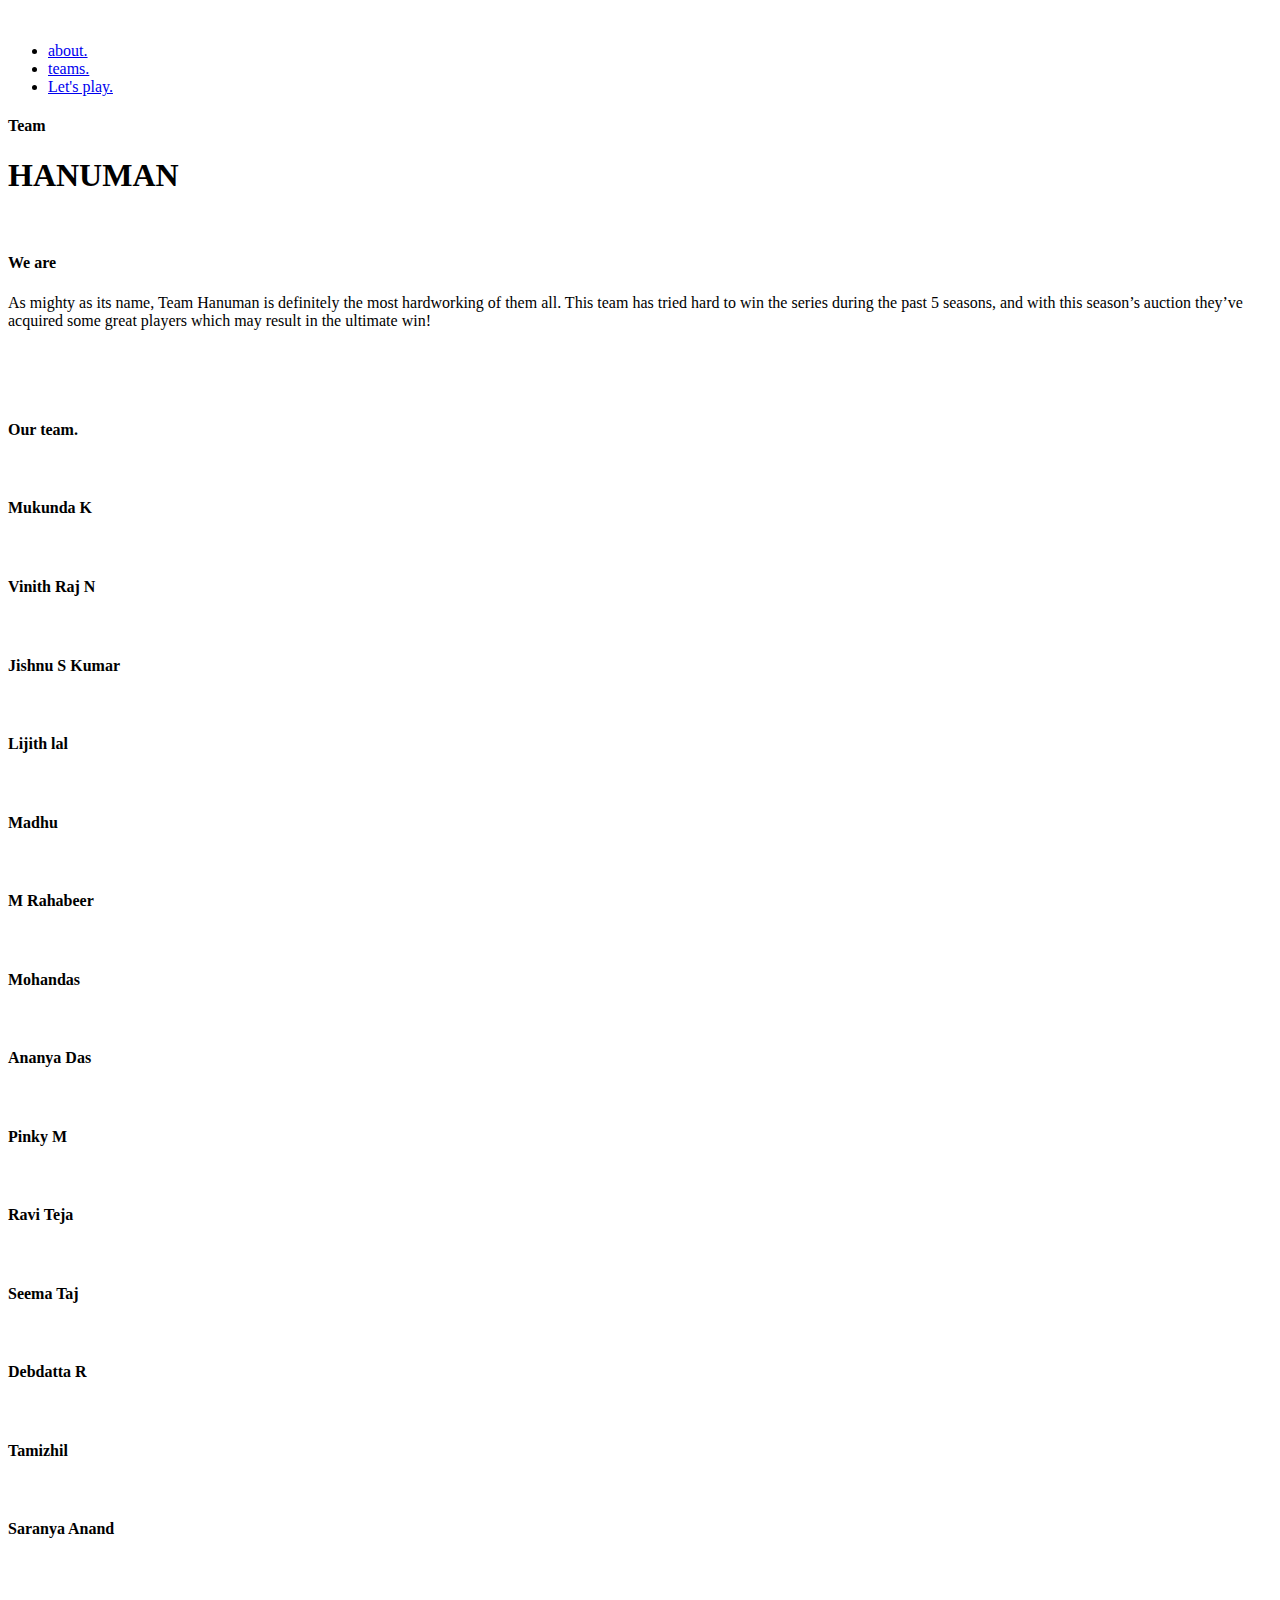
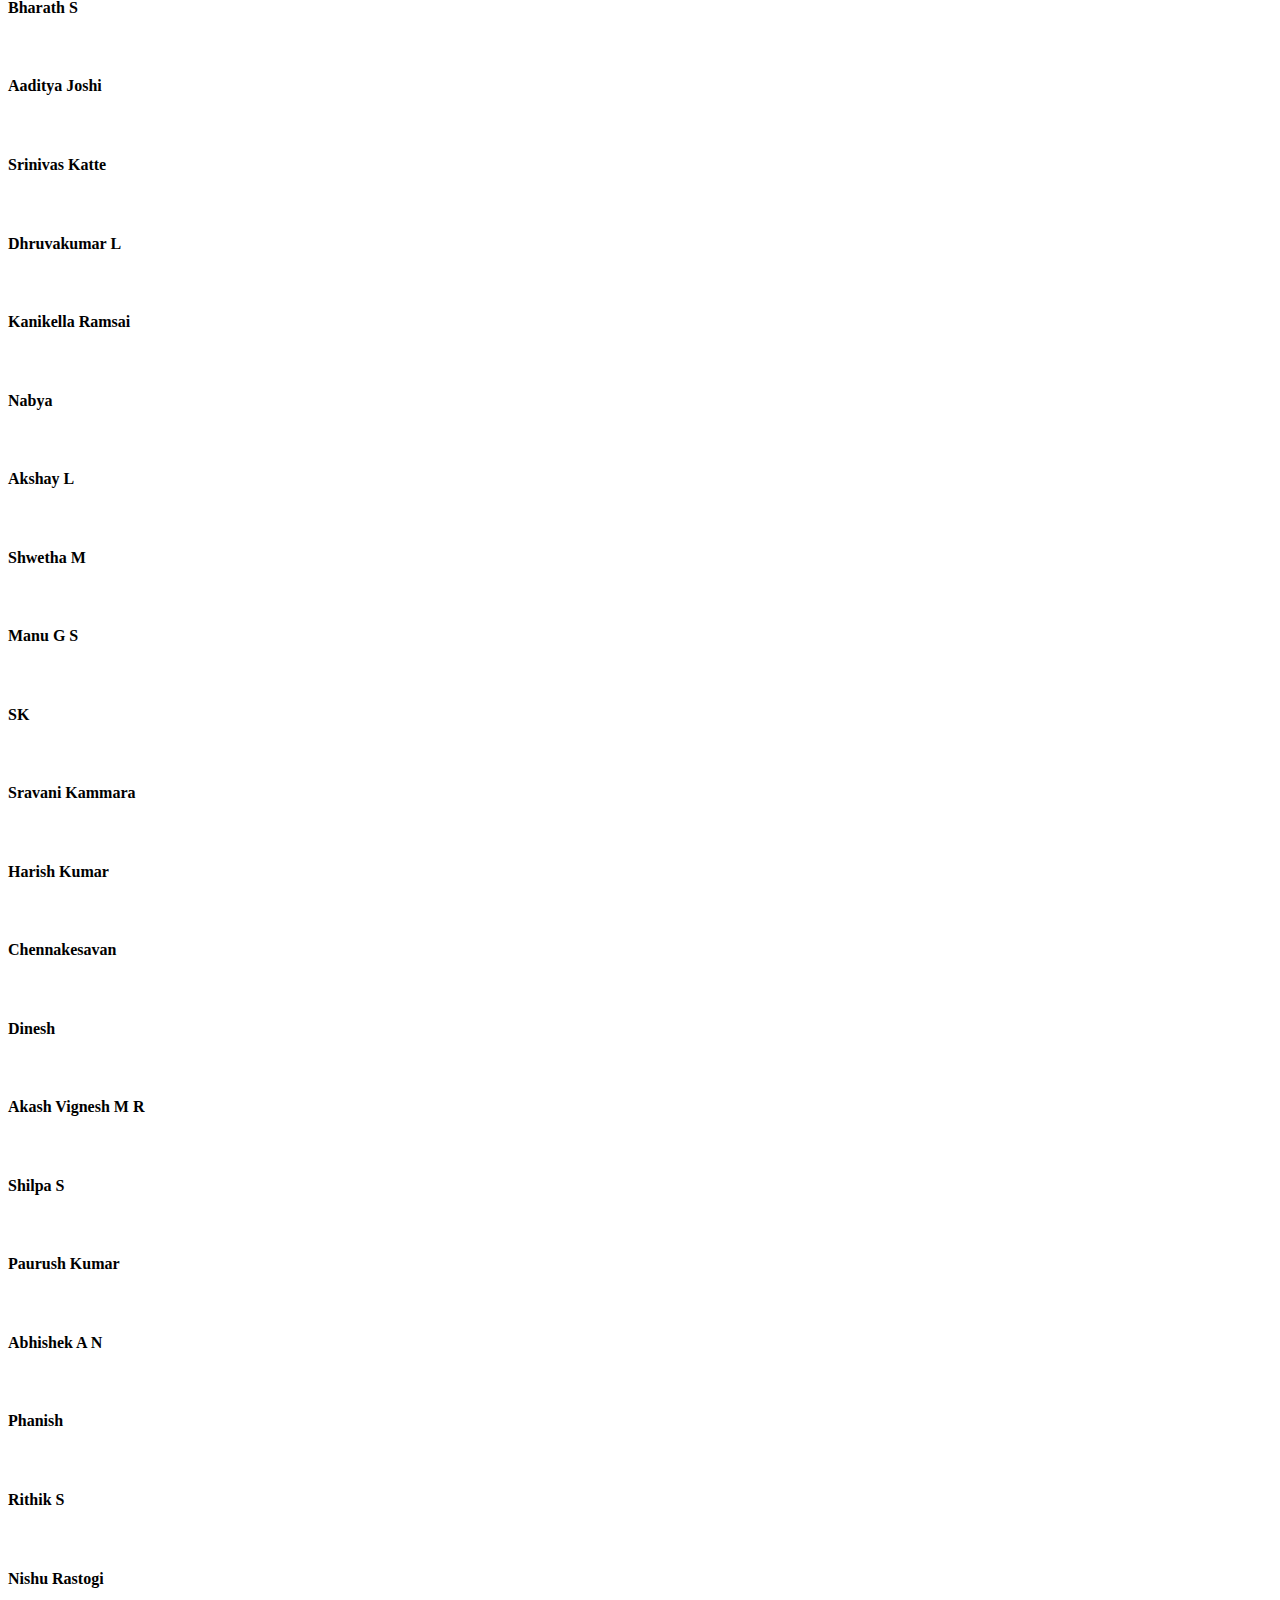
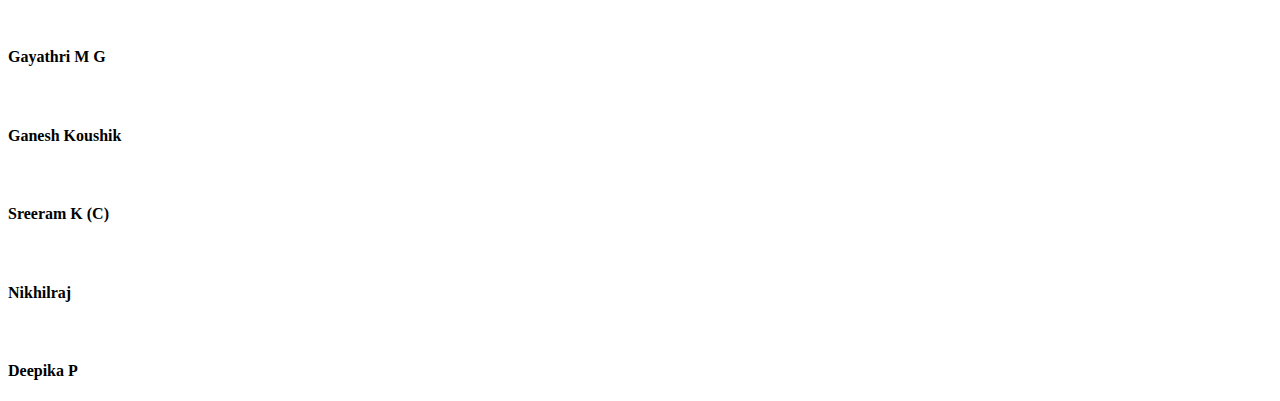
==== hanuman.html @ b7ed9498 "html pages" ====
<!doctype html>
<html>

<head>
    <meta charset="utf-8">
    <title>Gouse Mohammed - Product Designer</title>
    <meta name="viewport" content="width=device-width, initial-scale=1, user-scalable=no">
    <link href='css/master.css' rel='stylesheet' type='text/css'>
    <meta name="google-site-verification" content="4unSptgqWkcrmyNG5PwQPXeOkO0rsdtFJqESKeUxero" />
    <!-- Favicons-->
    <link rel="apple-touch-icon-precomposed" href="images/favicon-apple-touch.png">
    <link rel="icon" href="images/favicon.png" sizes="32x32">
    <meta name="theme-color" content="#222" />
</head>

<body>
    <header class="bs-docs-nav navbar navbar-static-top home-page" id="top">
        <div class="container-medium">
            <div class="navbar-header">
                <a href="index.html" class="navbar-brand">
                    <span class="icon wow fadeIn" data-wow-delay=".2s"><img style="width: 50px;" src="images/logo.png"
                            alt=""></span>
                </a>
            </div>
            <!-- <div class="menu-btn-holder">
                <span class="icon-bar one transition-fast"></span>
                <span class="icon-bar two transition-fast"></span>
                <span class="icon-bar three transition-fast"></span>
            </div> -->
            <nav>
                <ul class="nav navbar-nav navbar-right">
                    <!-- <li class="" data-wow-delay=".2s">
                        <a target="_blank" href="https://web.whatsapp.com/send?phone=+919846722681&text=Hello%2C+I+want+to+purchase%3A%0D%0A%0D%0A*Athletic+Shirt*%0A*Price:*%20$24.99%0A*URL:*%20https%3A%2F%2Fwalterpinem.me%2Fprojects%2Foneclick%2Fproduct%2Fathletic-shirt%2F%0D%0A%0D%0AThank+you%21"
                            class="">Buy.
                            <span class="menu-hover"></span>
                        </a>
                    </li> -->
                    <li class="wow fadeIn" data-wow-delay=".2s">
                        <a href="index.html#history-section" class="about-scroll">about.
                            <span class="menu-hover"></span>
                        </a>
                    </li>
                    <li class="wow fadeIn" data-wow-delay=".4s">
                        <a href="index.html#teams" class="about-scroll">teams.
                            <span class="menu-hover"></span>
                        </a>

                    </li>
                    <li class="wow fadeIn" data-wow-delay=".4s">
                        <a href="index.html#play" class="about-scroll">Let's play.
                            <span class="menu-hover"></span>
                        </a>
                    </li>
                </ul>
            </nav>
        </div>
    </header>
    <section class="bg-purple inner-page-banner">
        <div class="container-medium">
            <div class="banner-holder wow slideInUp">
                <h4 class="green-text">Team</h4>
                <h1>HANUMAN</h1>
            </div>
            <div class="banner-img-holder wow slideInUp" data-wow-delay=".2s">
                <img src="images/hanuman.png" alt="">
            </div>
        </div>
    </section>

    <section class="bg-grey common-padding">
        <div class="container-medium">
            <div class="sub-section-holder margin-bottom-60">
                <div class="section-title wow slideInUp">
                    <h4>We are</h4>
                </div>
                <div class="content-holder wow slideInUp" data-wow-delay=".2s">
                    <p>As mighty as its name, Team Hanuman is definitely the most hardworking of them all. This team has
                        tried hard to win the series during the past 5 seasons, and with this season’s auction they’ve
                        acquired some great players which may result in the ultimate win!
                    </p>
                </div>
            </div>

            <div class="slider-holder margin-bottom-40 wow slideInUp">
                <div class="owl-carousel owl-theme">
                    <div class="item">
                        <img src="images/winner-2017.jpg" alt="">
                    </div>
                    <div class="item">
                        <img src="images/winner-2017.jpg" alt="">
                    </div>
                    <div class="item">
                        <img src="images/winner-2017.jpg" alt="">
                    </div>

                </div>
            </div>
        </div>
    </section>

    <section class="bg-grey-gredient games-section">
        <div class="container-medium">
            <div class="common-padding">
                <div class="sub-section-holder">
                    <div class="section-title wow fadeIn">
                        <h4>Our team.</h4>
                    </div>
                    <div class="play-games-holder">
                        <div class="row">
                            <div class="col-lg-3 col-md-3-col-sm-6 col-xs-6">
                                <div class="game-box margin-bottom-30 transition-fast wow fadeIn" data-wow-delay=".1s">
                                    <div class="image-holder  ">
                                        <img src="images/male-avatar.png" alt="">
                                    </div>
                                    <div class="content-holder">
                                        <h4>Mukunda K</h4>
                                    </div>
                                </div>
                            </div>
                            <div class="col-lg-3 col-md-3-col-sm-6 col-xs-6">
                                <div class="game-box margin-bottom-30 transition-fast wow fadeIn" data-wow-delay=".1s">
                                    <div class="image-holder  ">
                                        <img src="images/male-avatar.png" alt="">
                                    </div>
                                    <div class="content-holder">
                                        <h4>Vinith Raj N</h4>
                                    </div>
                                </div>
                            </div>
                            <div class="col-lg-3 col-md-3-col-sm-6 col-xs-6">
                                <div class="game-box margin-bottom-30 transition-fast wow fadeIn" data-wow-delay=".1s">
                                    <div class="image-holder  ">
                                        <img src="images/male-avatar.png" alt="">
                                    </div>
                                    <div class="content-holder">
                                        <h4>Jishnu S Kumar</h4>
                                    </div>
                                </div>
                            </div>
                            <div class="col-lg-3 col-md-3-col-sm-6 col-xs-6">
                                <div class="game-box margin-bottom-30 transition-fast wow fadeIn" data-wow-delay=".1s">
                                    <div class="image-holder  ">
                                        <img src="images/male-avatar.png" alt="">
                                    </div>
                                    <div class="content-holder">
                                        <h4>Lijith lal</h4>
                                    </div>
                                </div>
                            </div>
                            <div class="col-lg-3 col-md-3-col-sm-6 col-xs-6">
                                <div class="game-box margin-bottom-30 transition-fast wow fadeIn" data-wow-delay=".1s">
                                    <div class="image-holder  ">
                                        <img src="images/male-avatar.png" alt="">
                                    </div>
                                    <div class="content-holder">
                                        <h4>Madhu</h4>
                                    </div>
                                </div>
                            </div>
                            <div class="col-lg-3 col-md-3-col-sm-6 col-xs-6">
                                <div class="game-box margin-bottom-30 transition-fast wow fadeIn" data-wow-delay=".1s">
                                    <div class="image-holder  ">
                                        <img src="images/male-avatar.png" alt="">
                                    </div>
                                    <div class="content-holder">
                                        <h4>M Rahabeer</h4>
                                    </div>
                                </div>
                            </div>
                            <div class="col-lg-3 col-md-3-col-sm-6 col-xs-6">
                                <div class="game-box margin-bottom-30 transition-fast wow fadeIn" data-wow-delay=".1s">
                                    <div class="image-holder  ">
                                        <img src="images/male-avatar.png" alt="">
                                    </div>
                                    <div class="content-holder">
                                        <h4>Mohandas</h4>
                                    </div>
                                </div>
                            </div>
                            <div class="col-lg-3 col-md-3-col-sm-6 col-xs-6">
                                <div class="game-box margin-bottom-30 transition-fast wow fadeIn" data-wow-delay=".1s">
                                    <div class="image-holder  ">
                                        <img src="images/female-avatar.png" alt="">
                                    </div>
                                    <div class="content-holder">
                                        <h4>Ananya Das</h4>
                                    </div>
                                </div>
                            </div>
                            <div class="col-lg-3 col-md-3-col-sm-6 col-xs-6">
                                <div class="game-box margin-bottom-30 transition-fast wow fadeIn" data-wow-delay=".1s">
                                    <div class="image-holder  ">
                                        <img src="images/female-avatar.png" alt="">
                                    </div>
                                    <div class="content-holder">
                                        <h4>Pinky M</h4>
                                    </div>
                                </div>
                            </div>
                            <div class="col-lg-3 col-md-3-col-sm-6 col-xs-6">
                                <div class="game-box margin-bottom-30 transition-fast wow fadeIn" data-wow-delay=".1s">
                                    <div class="image-holder  ">
                                        <img src="images/male-avatar.png" alt="">
                                    </div>
                                    <div class="content-holder">
                                        <h4>Ravi Teja</h4>
                                    </div>
                                </div>
                            </div>
                            <div class="col-lg-3 col-md-3-col-sm-6 col-xs-6">
                                <div class="game-box margin-bottom-30 transition-fast wow fadeIn" data-wow-delay=".1s">
                                    <div class="image-holder  ">
                                        <img src="images/female-avatar.png" alt="">
                                    </div>
                                    <div class="content-holder">
                                        <h4>Seema Taj</h4>
                                    </div>
                                </div>
                            </div>
                            <div class="col-lg-3 col-md-3-col-sm-6 col-xs-6">
                                <div class="game-box margin-bottom-30 transition-fast wow fadeIn" data-wow-delay=".1s">
                                    <div class="image-holder  ">
                                        <img src="images/female-avatar.png" alt="">
                                    </div>
                                    <div class="content-holder">
                                        <h4>Debdatta R</h4>
                                    </div>
                                </div>
                            </div>
                            <div class="col-lg-3 col-md-3-col-sm-6 col-xs-6">
                                <div class="game-box margin-bottom-30 transition-fast wow fadeIn" data-wow-delay=".1s">
                                    <div class="image-holder  ">
                                        <img src="images/male-avatar.png" alt="">
                                    </div>
                                    <div class="content-holder">
                                        <h4>Tamizhil</h4>
                                    </div>
                                </div>
                            </div>
                            <div class="col-lg-3 col-md-3-col-sm-6 col-xs-6">
                                <div class="game-box margin-bottom-30 transition-fast wow fadeIn" data-wow-delay=".1s">
                                    <div class="image-holder  ">
                                        <img src="images/female-avatar.png" alt="">
                                    </div>
                                    <div class="content-holder">
                                        <h4>Saranya Anand</h4>
                                    </div>
                                </div>
                            </div>
                            <div class="col-lg-3 col-md-3-col-sm-6 col-xs-6">
                                <div class="game-box margin-bottom-30 transition-fast wow fadeIn" data-wow-delay=".1s">
                                    <div class="image-holder  ">
                                        <img src="images/male-avatar.png" alt="">
                                    </div>
                                    <div class="content-holder">
                                        <h4>Bharath S</h4>
                                    </div>
                                </div>
                            </div>
                            <div class="col-lg-3 col-md-3-col-sm-6 col-xs-6">
                                <div class="game-box margin-bottom-30 transition-fast wow fadeIn" data-wow-delay=".1s">
                                    <div class="image-holder  ">
                                        <img src="images/male-avatar.png" alt="">
                                    </div>
                                    <div class="content-holder">
                                        <h4>Aaditya Joshi</h4>
                                    </div>
                                </div>
                            </div>
                            <div class="col-lg-3 col-md-3-col-sm-6 col-xs-6">
                                <div class="game-box margin-bottom-30 transition-fast wow fadeIn" data-wow-delay=".1s">
                                    <div class="image-holder  ">
                                        <img src="images/male-avatar.png" alt="">
                                    </div>
                                    <div class="content-holder">
                                        <h4>Srinivas Katte</h4>
                                    </div>
                                </div>
                            </div>
                            <div class="col-lg-3 col-md-3-col-sm-6 col-xs-6">
                                <div class="game-box margin-bottom-30 transition-fast wow fadeIn" data-wow-delay=".1s">
                                    <div class="image-holder  ">
                                        <img src="images/male-avatar.png" alt="">
                                    </div>
                                    <div class="content-holder">
                                        <h4>Dhruvakumar L</h4>
                                    </div>
                                </div>
                            </div>
                            <div class="col-lg-3 col-md-3-col-sm-6 col-xs-6">
                                <div class="game-box margin-bottom-30 transition-fast wow fadeIn" data-wow-delay=".1s">
                                    <div class="image-holder  ">
                                        <img src="images/male-avatar.png" alt="">
                                    </div>
                                    <div class="content-holder">
                                        <h4>Kanikella Ramsai</h4>
                                    </div>
                                </div>
                            </div>
                            <div class="col-lg-3 col-md-3-col-sm-6 col-xs-6">
                                <div class="game-box margin-bottom-30 transition-fast wow fadeIn" data-wow-delay=".1s">
                                    <div class="image-holder  ">
                                        <img src="images/female-avatar.png" alt="">
                                    </div>
                                    <div class="content-holder">
                                        <h4>Nabya</h4>
                                    </div>
                                </div>
                            </div>
                            <div class="col-lg-3 col-md-3-col-sm-6 col-xs-6">
                                <div class="game-box margin-bottom-30 transition-fast wow fadeIn" data-wow-delay=".1s">
                                    <div class="image-holder  ">
                                        <img src="images/male-avatar.png" alt="">
                                    </div>
                                    <div class="content-holder">
                                        <h4>Akshay L</h4>
                                    </div>
                                </div>
                            </div>
                            <div class="col-lg-3 col-md-3-col-sm-6 col-xs-6">
                                <div class="game-box margin-bottom-30 transition-fast wow fadeIn" data-wow-delay=".1s">
                                    <div class="image-holder  ">
                                        <img src="images/female-avatar.png" alt="">
                                    </div>
                                    <div class="content-holder">
                                        <h4>Shwetha M</h4>
                                    </div>
                                </div>
                            </div>
                            <div class="col-lg-3 col-md-3-col-sm-6 col-xs-6">
                                <div class="game-box margin-bottom-30 transition-fast wow fadeIn" data-wow-delay=".1s">
                                    <div class="image-holder  ">
                                        <img src="images/male-avatar.png" alt="">
                                    </div>
                                    <div class="content-holder">
                                        <h4>Manu G S</h4>
                                    </div>
                                </div>
                            </div>
                            <div class="col-lg-3 col-md-3-col-sm-6 col-xs-6">
                                <div class="game-box margin-bottom-30 transition-fast wow fadeIn" data-wow-delay=".1s">
                                    <div class="image-holder  ">
                                        <img src="images/male-avatar.png" alt="">
                                    </div>
                                    <div class="content-holder">
                                        <h4>SK</h4>
                                    </div>
                                </div>
                            </div>
                            <div class="col-lg-3 col-md-3-col-sm-6 col-xs-6">
                                <div class="game-box margin-bottom-30 transition-fast wow fadeIn" data-wow-delay=".1s">
                                    <div class="image-holder  ">
                                        <img src="images/female-avatar.png" alt="">
                                    </div>
                                    <div class="content-holder">
                                        <h4>Sravani Kammara</h4>
                                    </div>
                                </div>
                            </div>
                            <div class="col-lg-3 col-md-3-col-sm-6 col-xs-6">
                                <div class="game-box margin-bottom-30 transition-fast wow fadeIn" data-wow-delay=".1s">
                                    <div class="image-holder  ">
                                        <img src="images/male-avatar.png" alt="">
                                    </div>
                                    <div class="content-holder">
                                        <h4>Harish Kumar</h4>
                                    </div>
                                </div>
                            </div>
                            <div class="col-lg-3 col-md-3-col-sm-6 col-xs-6">
                                <div class="game-box margin-bottom-30 transition-fast wow fadeIn" data-wow-delay=".1s">
                                    <div class="image-holder  ">
                                        <img src="images/male-avatar.png" alt="">
                                    </div>
                                    <div class="content-holder">
                                        <h4>Chennakesavan</h4>
                                    </div>
                                </div>
                            </div>
                            <div class="col-lg-3 col-md-3-col-sm-6 col-xs-6">
                                <div class="game-box margin-bottom-30 transition-fast wow fadeIn" data-wow-delay=".1s">
                                    <div class="image-holder  ">
                                        <img src="images/male-avatar.png" alt="">
                                    </div>
                                    <div class="content-holder">
                                        <h4>Dinesh</h4>
                                    </div>
                                </div>
                            </div>
                            <div class="col-lg-3 col-md-3-col-sm-6 col-xs-6">
                                <div class="game-box margin-bottom-30 transition-fast wow fadeIn" data-wow-delay=".1s">
                                    <div class="image-holder  ">
                                        <img src="images/male-avatar.png" alt="">
                                    </div>
                                    <div class="content-holder">
                                        <h4>Akash Vignesh M R</h4>
                                    </div>
                                </div>
                            </div>
                            <div class="col-lg-3 col-md-3-col-sm-6 col-xs-6">
                                <div class="game-box margin-bottom-30 transition-fast wow fadeIn" data-wow-delay=".1s">
                                    <div class="image-holder  ">
                                        <img src="images/female-avatar.png" alt="">
                                    </div>
                                    <div class="content-holder">
                                        <h4>Shilpa S</h4>
                                    </div>
                                </div>
                            </div>
                            <div class="col-lg-3 col-md-3-col-sm-6 col-xs-6">
                                <div class="game-box margin-bottom-30 transition-fast wow fadeIn" data-wow-delay=".1s">
                                    <div class="image-holder  ">
                                        <img src="images/male-avatar.png" alt="">
                                    </div>
                                    <div class="content-holder">
                                        <h4>Paurush Kumar</h4>
                                    </div>
                                </div>
                            </div>
                            <div class="col-lg-3 col-md-3-col-sm-6 col-xs-6">
                                <div class="game-box margin-bottom-30 transition-fast wow fadeIn" data-wow-delay=".1s">
                                    <div class="image-holder  ">
                                        <img src="images/male-avatar.png" alt="">
                                    </div>
                                    <div class="content-holder">
                                        <h4>Abhishek A N</h4>
                                    </div>
                                </div>
                            </div>
                            <div class="col-lg-3 col-md-3-col-sm-6 col-xs-6">
                                <div class="game-box margin-bottom-30 transition-fast wow fadeIn" data-wow-delay=".1s">
                                    <div class="image-holder  ">
                                        <img src="images/male-avatar.png" alt="">
                                    </div>
                                    <div class="content-holder">
                                        <h4>Phanish</h4>
                                    </div>
                                </div>
                            </div>
                            <div class="col-lg-3 col-md-3-col-sm-6 col-xs-6">
                                <div class="game-box margin-bottom-30 transition-fast wow fadeIn" data-wow-delay=".1s">
                                    <div class="image-holder  ">
                                        <img src="images/male-avatar.png" alt="">
                                    </div>
                                    <div class="content-holder">
                                        <h4>Rithik S</h4>
                                    </div>
                                </div>
                            </div>
                            <div class="col-lg-3 col-md-3-col-sm-6 col-xs-6">
                                <div class="game-box margin-bottom-30 transition-fast wow fadeIn" data-wow-delay=".1s">
                                    <div class="image-holder  ">
                                        <img src="images/female-avatar.png" alt="">
                                    </div>
                                    <div class="content-holder">
                                        <h4>Nishu Rastogi</h4>
                                    </div>
                                </div>
                            </div>
                            <div class="col-lg-3 col-md-3-col-sm-6 col-xs-6">
                                <div class="game-box margin-bottom-30 transition-fast wow fadeIn" data-wow-delay=".1s">
                                    <div class="image-holder  ">
                                        <img src="images/female-avatar.png" alt="">
                                    </div>
                                    <div class="content-holder">
                                        <h4>Gayathri M G</h4>
                                    </div>
                                </div>
                            </div>
                            <div class="col-lg-3 col-md-3-col-sm-6 col-xs-6">
                                <div class="game-box margin-bottom-30 transition-fast wow fadeIn" data-wow-delay=".1s">
                                    <div class="image-holder  ">
                                        <img src="images/male-avatar.png" alt="">
                                    </div>
                                    <div class="content-holder">
                                        <h4>Ganesh Koushik</h4>
                                    </div>
                                </div>
                            </div>
                            <div class="col-lg-3 col-md-3-col-sm-6 col-xs-6">
                                <div class="game-box margin-bottom-30 transition-fast wow fadeIn" data-wow-delay=".1s">
                                    <div class="image-holder  ">
                                        <img src="images/male-avatar.png" alt="">
                                    </div>
                                    <div class="content-holder">
                                        <h4>Sreeram K (C)</h4>
                                    </div>
                                </div>
                            </div>
                            <div class="col-lg-3 col-md-3-col-sm-6 col-xs-6">
                                <div class="game-box margin-bottom-30 transition-fast wow fadeIn" data-wow-delay=".1s">
                                    <div class="image-holder  ">
                                        <img src="images/male-avatar.png" alt="">
                                    </div>
                                    <div class="content-holder">
                                        <h4>Nikhilraj</h4>
                                    </div>
                                </div>
                            </div>
                            <div class="col-lg-3 col-md-3-col-sm-6 col-xs-6">
                                <div class="game-box margin-bottom-30 transition-fast wow fadeIn" data-wow-delay=".1s">
                                    <div class="image-holder  ">
                                        <img src="images/female-avatar.png" alt="">
                                    </div>
                                    <div class="content-holder">
                                        <h4>Deepika P</h4>
                                    </div>
                                </div>
                            </div>
                        </div>
                    </div>
                </div>
            </div>
        </div>
    </section>











    <script src="https://ajax.googleapis.com/ajax/libs/jquery/1.11.3/jquery.min.js"></script>
    <script src="plugin/bootstrap/javascripts/bootstrap.min.js"></script>
    <script src="plugin/animate/js/wow.min.js"></script>
    <script src="plugin/owl-carosel/js/owl.carousel.js"></script>
    <script>
        $('.owl-carousel').owlCarousel({
            loop: true,
            margin: 0,
            nav: true,
            responsive: {
                0: {
                    items: 1
                },
                600: {
                    items: 1
                },
                1000: {
                    items: 1
                }
            }
        })
    </script>
    <script>
        $(window).load(function () {
            var viewportWidth = $(window).width();
            if (viewportWidth > 767) {
                new WOW().init();
            }
        });
    </script>

</body>

</html>

</html>
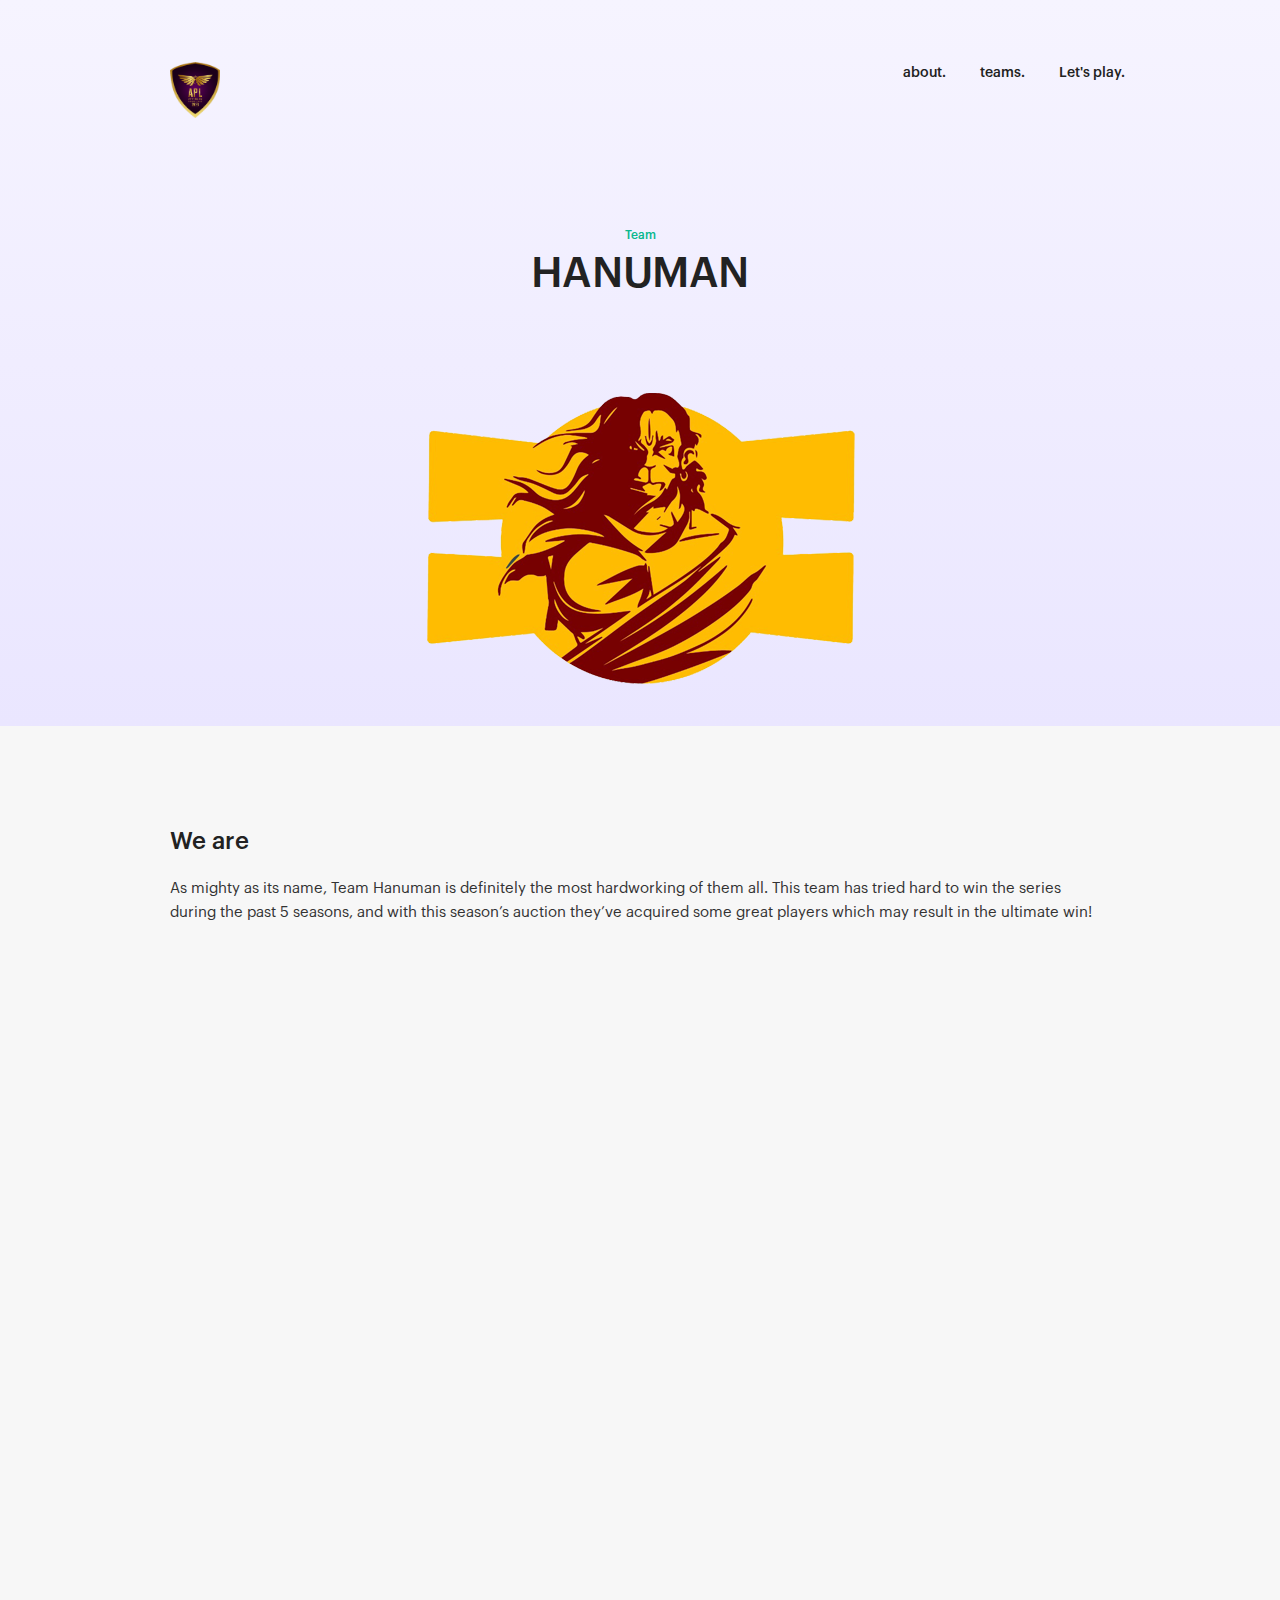
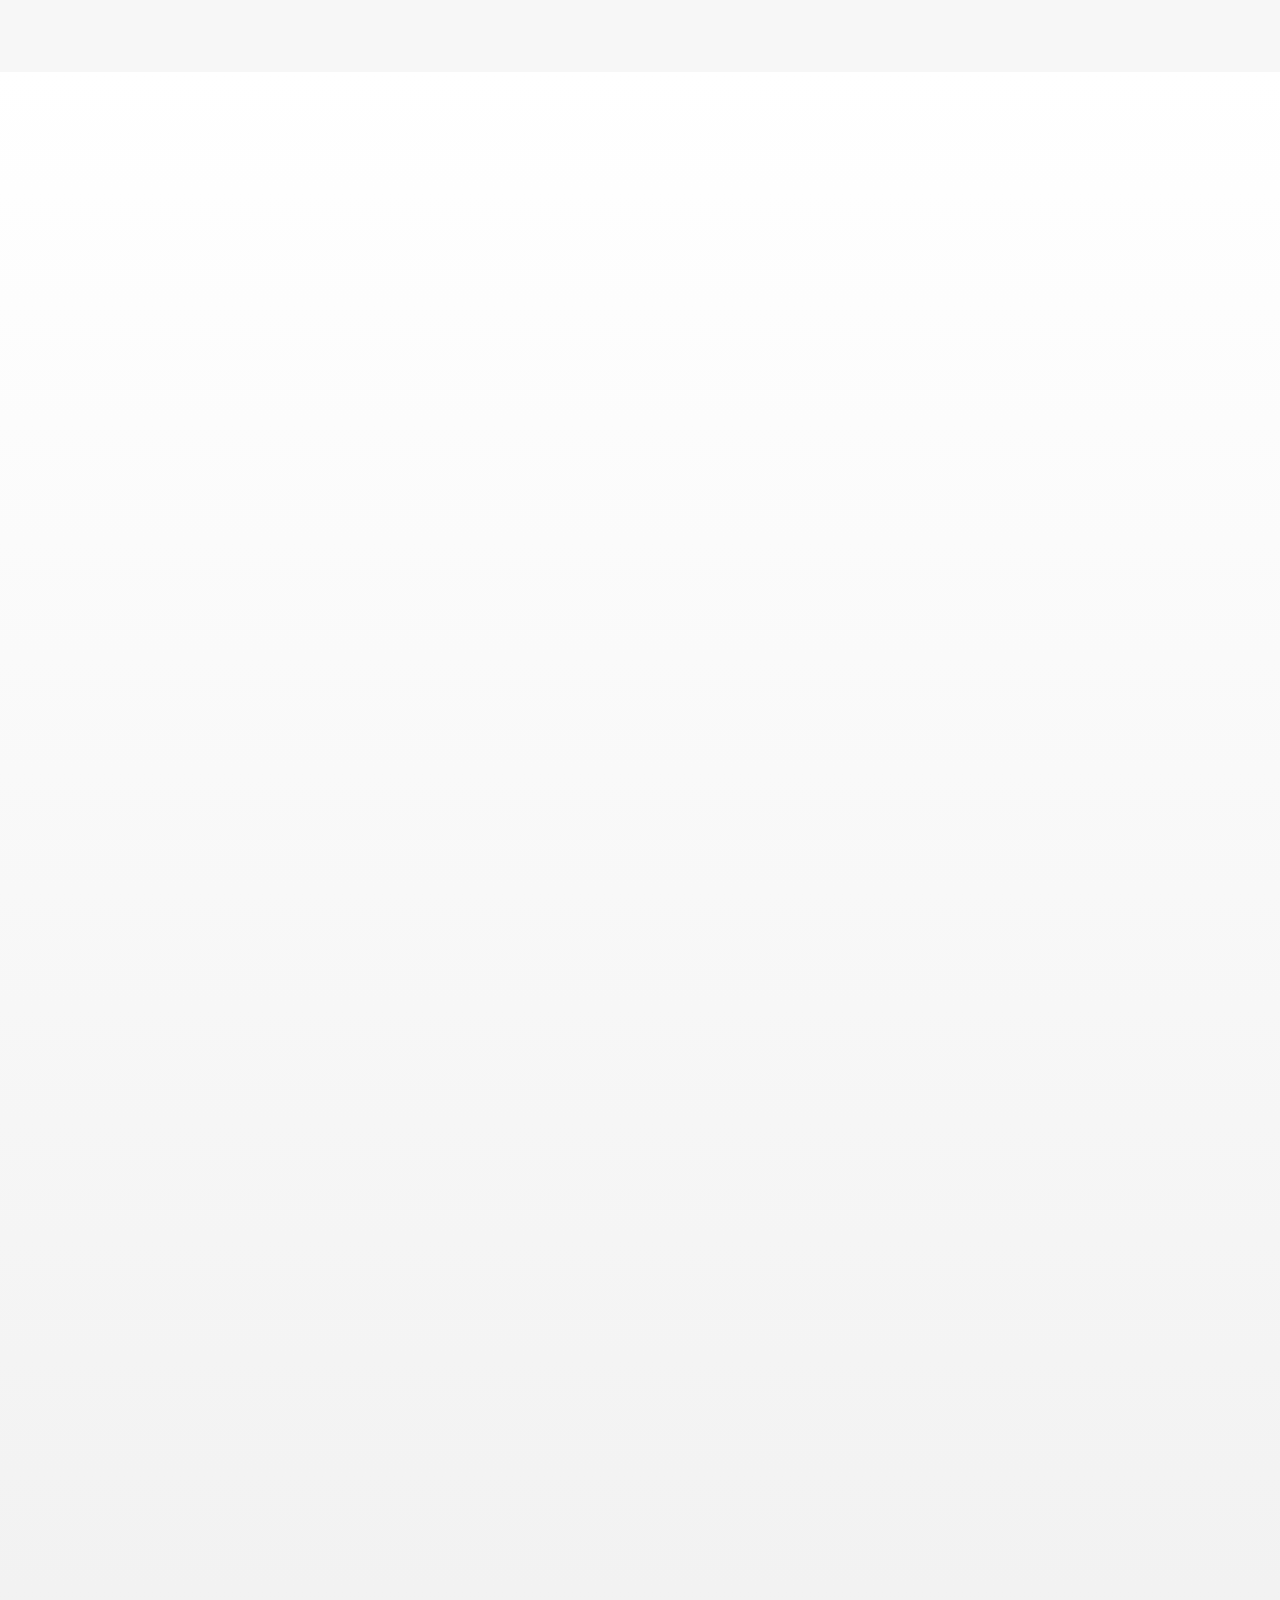
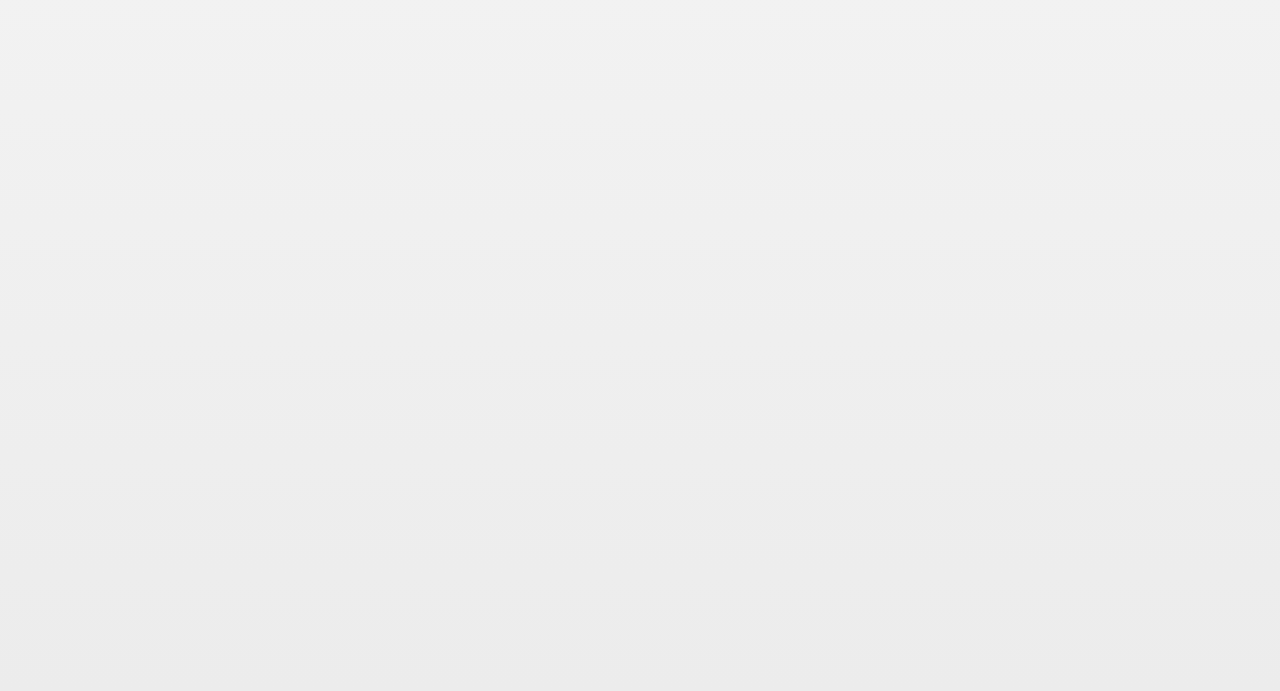
==== commit 1d4df328: "page upload" ====
--- a/hanuman.html
+++ b/hanuman.html
@@ -107,7 +107,7 @@
                     </div>
                     <div class="play-games-holder">
                         <div class="row">
-                            <div class="col-lg-3 col-md-3-col-sm-6 col-xs-6">
+                            <div class="col-lg-3 col-md-3-col-sm-6 col-xs-12">
                                 <div class="game-box margin-bottom-30 transition-fast wow fadeIn" data-wow-delay=".1s">
                                     <div class="image-holder  ">
                                         <img src="images/male-avatar.png" alt="">
@@ -117,7 +117,7 @@
                                     </div>
                                 </div>
                             </div>
-                            <div class="col-lg-3 col-md-3-col-sm-6 col-xs-6">
+                            <div class="col-lg-3 col-md-3-col-sm-6 col-xs-12">
                                 <div class="game-box margin-bottom-30 transition-fast wow fadeIn" data-wow-delay=".1s">
                                     <div class="image-holder  ">
                                         <img src="images/male-avatar.png" alt="">
@@ -127,7 +127,7 @@
                                     </div>
                                 </div>
                             </div>
-                            <div class="col-lg-3 col-md-3-col-sm-6 col-xs-6">
+                            <div class="col-lg-3 col-md-3-col-sm-6 col-xs-12">
                                 <div class="game-box margin-bottom-30 transition-fast wow fadeIn" data-wow-delay=".1s">
                                     <div class="image-holder  ">
                                         <img src="images/male-avatar.png" alt="">
@@ -137,7 +137,7 @@
                                     </div>
                                 </div>
                             </div>
-                            <div class="col-lg-3 col-md-3-col-sm-6 col-xs-6">
+                            <div class="col-lg-3 col-md-3-col-sm-6 col-xs-12">
                                 <div class="game-box margin-bottom-30 transition-fast wow fadeIn" data-wow-delay=".1s">
                                     <div class="image-holder  ">
                                         <img src="images/male-avatar.png" alt="">
@@ -147,7 +147,7 @@
                                     </div>
                                 </div>
                             </div>
-                            <div class="col-lg-3 col-md-3-col-sm-6 col-xs-6">
+                            <div class="col-lg-3 col-md-3-col-sm-6 col-xs-12">
                                 <div class="game-box margin-bottom-30 transition-fast wow fadeIn" data-wow-delay=".1s">
                                     <div class="image-holder  ">
                                         <img src="images/male-avatar.png" alt="">
@@ -157,7 +157,7 @@
                                     </div>
                                 </div>
                             </div>
-                            <div class="col-lg-3 col-md-3-col-sm-6 col-xs-6">
+                            <div class="col-lg-3 col-md-3-col-sm-6 col-xs-12">
                                 <div class="game-box margin-bottom-30 transition-fast wow fadeIn" data-wow-delay=".1s">
                                     <div class="image-holder  ">
                                         <img src="images/male-avatar.png" alt="">
@@ -167,7 +167,7 @@
                                     </div>
                                 </div>
                             </div>
-                            <div class="col-lg-3 col-md-3-col-sm-6 col-xs-6">
+                            <div class="col-lg-3 col-md-3-col-sm-6 col-xs-12">
                                 <div class="game-box margin-bottom-30 transition-fast wow fadeIn" data-wow-delay=".1s">
                                     <div class="image-holder  ">
                                         <img src="images/male-avatar.png" alt="">
@@ -177,7 +177,7 @@
                                     </div>
                                 </div>
                             </div>
-                            <div class="col-lg-3 col-md-3-col-sm-6 col-xs-6">
+                            <div class="col-lg-3 col-md-3-col-sm-6 col-xs-12">
                                 <div class="game-box margin-bottom-30 transition-fast wow fadeIn" data-wow-delay=".1s">
                                     <div class="image-holder  ">
                                         <img src="images/female-avatar.png" alt="">
@@ -187,7 +187,7 @@
                                     </div>
                                 </div>
                             </div>
-                            <div class="col-lg-3 col-md-3-col-sm-6 col-xs-6">
+                            <div class="col-lg-3 col-md-3-col-sm-6 col-xs-12">
                                 <div class="game-box margin-bottom-30 transition-fast wow fadeIn" data-wow-delay=".1s">
                                     <div class="image-holder  ">
                                         <img src="images/female-avatar.png" alt="">
@@ -197,7 +197,7 @@
                                     </div>
                                 </div>
                             </div>
-                            <div class="col-lg-3 col-md-3-col-sm-6 col-xs-6">
+                            <div class="col-lg-3 col-md-3-col-sm-6 col-xs-12">
                                 <div class="game-box margin-bottom-30 transition-fast wow fadeIn" data-wow-delay=".1s">
                                     <div class="image-holder  ">
                                         <img src="images/male-avatar.png" alt="">
@@ -207,7 +207,7 @@
                                     </div>
                                 </div>
                             </div>
-                            <div class="col-lg-3 col-md-3-col-sm-6 col-xs-6">
+                            <div class="col-lg-3 col-md-3-col-sm-6 col-xs-12">
                                 <div class="game-box margin-bottom-30 transition-fast wow fadeIn" data-wow-delay=".1s">
                                     <div class="image-holder  ">
                                         <img src="images/female-avatar.png" alt="">
@@ -217,7 +217,7 @@
                                     </div>
                                 </div>
                             </div>
-                            <div class="col-lg-3 col-md-3-col-sm-6 col-xs-6">
+                            <div class="col-lg-3 col-md-3-col-sm-6 col-xs-12">
                                 <div class="game-box margin-bottom-30 transition-fast wow fadeIn" data-wow-delay=".1s">
                                     <div class="image-holder  ">
                                         <img src="images/female-avatar.png" alt="">
@@ -227,7 +227,7 @@
                                     </div>
                                 </div>
                             </div>
-                            <div class="col-lg-3 col-md-3-col-sm-6 col-xs-6">
+                            <div class="col-lg-3 col-md-3-col-sm-6 col-xs-12">
                                 <div class="game-box margin-bottom-30 transition-fast wow fadeIn" data-wow-delay=".1s">
                                     <div class="image-holder  ">
                                         <img src="images/male-avatar.png" alt="">
@@ -237,7 +237,7 @@
                                     </div>
                                 </div>
                             </div>
-                            <div class="col-lg-3 col-md-3-col-sm-6 col-xs-6">
+                            <div class="col-lg-3 col-md-3-col-sm-6 col-xs-12">
                                 <div class="game-box margin-bottom-30 transition-fast wow fadeIn" data-wow-delay=".1s">
                                     <div class="image-holder  ">
                                         <img src="images/female-avatar.png" alt="">
@@ -247,7 +247,7 @@
                                     </div>
                                 </div>
                             </div>
-                            <div class="col-lg-3 col-md-3-col-sm-6 col-xs-6">
+                            <div class="col-lg-3 col-md-3-col-sm-6 col-xs-12">
                                 <div class="game-box margin-bottom-30 transition-fast wow fadeIn" data-wow-delay=".1s">
                                     <div class="image-holder  ">
                                         <img src="images/male-avatar.png" alt="">
@@ -257,7 +257,7 @@
                                     </div>
                                 </div>
                             </div>
-                            <div class="col-lg-3 col-md-3-col-sm-6 col-xs-6">
+                            <div class="col-lg-3 col-md-3-col-sm-6 col-xs-12">
                                 <div class="game-box margin-bottom-30 transition-fast wow fadeIn" data-wow-delay=".1s">
                                     <div class="image-holder  ">
                                         <img src="images/male-avatar.png" alt="">
@@ -267,7 +267,7 @@
                                     </div>
                                 </div>
                             </div>
-                            <div class="col-lg-3 col-md-3-col-sm-6 col-xs-6">
+                            <div class="col-lg-3 col-md-3-col-sm-6 col-xs-12">
                                 <div class="game-box margin-bottom-30 transition-fast wow fadeIn" data-wow-delay=".1s">
                                     <div class="image-holder  ">
                                         <img src="images/male-avatar.png" alt="">
@@ -277,7 +277,7 @@
                                     </div>
                                 </div>
                             </div>
-                            <div class="col-lg-3 col-md-3-col-sm-6 col-xs-6">
+                            <div class="col-lg-3 col-md-3-col-sm-6 col-xs-12">
                                 <div class="game-box margin-bottom-30 transition-fast wow fadeIn" data-wow-delay=".1s">
                                     <div class="image-holder  ">
                                         <img src="images/male-avatar.png" alt="">
@@ -287,7 +287,7 @@
                                     </div>
                                 </div>
                             </div>
-                            <div class="col-lg-3 col-md-3-col-sm-6 col-xs-6">
+                            <div class="col-lg-3 col-md-3-col-sm-6 col-xs-12">
                                 <div class="game-box margin-bottom-30 transition-fast wow fadeIn" data-wow-delay=".1s">
                                     <div class="image-holder  ">
                                         <img src="images/male-avatar.png" alt="">
@@ -297,7 +297,7 @@
                                     </div>
                                 </div>
                             </div>
-                            <div class="col-lg-3 col-md-3-col-sm-6 col-xs-6">
+                            <div class="col-lg-3 col-md-3-col-sm-6 col-xs-12">
                                 <div class="game-box margin-bottom-30 transition-fast wow fadeIn" data-wow-delay=".1s">
                                     <div class="image-holder  ">
                                         <img src="images/female-avatar.png" alt="">
@@ -307,7 +307,7 @@
                                     </div>
                                 </div>
                             </div>
-                            <div class="col-lg-3 col-md-3-col-sm-6 col-xs-6">
+                            <div class="col-lg-3 col-md-3-col-sm-6 col-xs-12">
                                 <div class="game-box margin-bottom-30 transition-fast wow fadeIn" data-wow-delay=".1s">
                                     <div class="image-holder  ">
                                         <img src="images/male-avatar.png" alt="">
@@ -317,7 +317,7 @@
                                     </div>
                                 </div>
                             </div>
-                            <div class="col-lg-3 col-md-3-col-sm-6 col-xs-6">
+                            <div class="col-lg-3 col-md-3-col-sm-6 col-xs-12">
                                 <div class="game-box margin-bottom-30 transition-fast wow fadeIn" data-wow-delay=".1s">
                                     <div class="image-holder  ">
                                         <img src="images/female-avatar.png" alt="">
@@ -327,7 +327,7 @@
                                     </div>
                                 </div>
                             </div>
-                            <div class="col-lg-3 col-md-3-col-sm-6 col-xs-6">
+                            <div class="col-lg-3 col-md-3-col-sm-6 col-xs-12">
                                 <div class="game-box margin-bottom-30 transition-fast wow fadeIn" data-wow-delay=".1s">
                                     <div class="image-holder  ">
                                         <img src="images/male-avatar.png" alt="">
@@ -337,7 +337,7 @@
                                     </div>
                                 </div>
                             </div>
-                            <div class="col-lg-3 col-md-3-col-sm-6 col-xs-6">
+                            <div class="col-lg-3 col-md-3-col-sm-6 col-xs-12">
                                 <div class="game-box margin-bottom-30 transition-fast wow fadeIn" data-wow-delay=".1s">
                                     <div class="image-holder  ">
                                         <img src="images/male-avatar.png" alt="">
@@ -347,7 +347,7 @@
                                     </div>
                                 </div>
                             </div>
-                            <div class="col-lg-3 col-md-3-col-sm-6 col-xs-6">
+                            <div class="col-lg-3 col-md-3-col-sm-6 col-xs-12">
                                 <div class="game-box margin-bottom-30 transition-fast wow fadeIn" data-wow-delay=".1s">
                                     <div class="image-holder  ">
                                         <img src="images/female-avatar.png" alt="">
@@ -357,7 +357,7 @@
                                     </div>
                                 </div>
                             </div>
-                            <div class="col-lg-3 col-md-3-col-sm-6 col-xs-6">
+                            <div class="col-lg-3 col-md-3-col-sm-6 col-xs-12">
                                 <div class="game-box margin-bottom-30 transition-fast wow fadeIn" data-wow-delay=".1s">
                                     <div class="image-holder  ">
                                         <img src="images/male-avatar.png" alt="">
@@ -367,7 +367,7 @@
                                     </div>
                                 </div>
                             </div>
-                            <div class="col-lg-3 col-md-3-col-sm-6 col-xs-6">
+                            <div class="col-lg-3 col-md-3-col-sm-6 col-xs-12">
                                 <div class="game-box margin-bottom-30 transition-fast wow fadeIn" data-wow-delay=".1s">
                                     <div class="image-holder  ">
                                         <img src="images/male-avatar.png" alt="">
@@ -377,7 +377,7 @@
                                     </div>
                                 </div>
                             </div>
-                            <div class="col-lg-3 col-md-3-col-sm-6 col-xs-6">
+                            <div class="col-lg-3 col-md-3-col-sm-6 col-xs-12">
                                 <div class="game-box margin-bottom-30 transition-fast wow fadeIn" data-wow-delay=".1s">
                                     <div class="image-holder  ">
                                         <img src="images/male-avatar.png" alt="">
@@ -387,7 +387,7 @@
                                     </div>
                                 </div>
                             </div>
-                            <div class="col-lg-3 col-md-3-col-sm-6 col-xs-6">
+                            <div class="col-lg-3 col-md-3-col-sm-6 col-xs-12">
                                 <div class="game-box margin-bottom-30 transition-fast wow fadeIn" data-wow-delay=".1s">
                                     <div class="image-holder  ">
                                         <img src="images/male-avatar.png" alt="">
@@ -397,7 +397,7 @@
                                     </div>
                                 </div>
                             </div>
-                            <div class="col-lg-3 col-md-3-col-sm-6 col-xs-6">
+                            <div class="col-lg-3 col-md-3-col-sm-6 col-xs-12">
                                 <div class="game-box margin-bottom-30 transition-fast wow fadeIn" data-wow-delay=".1s">
                                     <div class="image-holder  ">
                                         <img src="images/female-avatar.png" alt="">
@@ -407,7 +407,7 @@
                                     </div>
                                 </div>
                             </div>
-                            <div class="col-lg-3 col-md-3-col-sm-6 col-xs-6">
+                            <div class="col-lg-3 col-md-3-col-sm-6 col-xs-12">
                                 <div class="game-box margin-bottom-30 transition-fast wow fadeIn" data-wow-delay=".1s">
                                     <div class="image-holder  ">
                                         <img src="images/male-avatar.png" alt="">
@@ -417,7 +417,7 @@
                                     </div>
                                 </div>
                             </div>
-                            <div class="col-lg-3 col-md-3-col-sm-6 col-xs-6">
+                            <div class="col-lg-3 col-md-3-col-sm-6 col-xs-12">
                                 <div class="game-box margin-bottom-30 transition-fast wow fadeIn" data-wow-delay=".1s">
                                     <div class="image-holder  ">
                                         <img src="images/male-avatar.png" alt="">
@@ -427,7 +427,7 @@
                                     </div>
                                 </div>
                             </div>
-                            <div class="col-lg-3 col-md-3-col-sm-6 col-xs-6">
+                            <div class="col-lg-3 col-md-3-col-sm-6 col-xs-12">
                                 <div class="game-box margin-bottom-30 transition-fast wow fadeIn" data-wow-delay=".1s">
                                     <div class="image-holder  ">
                                         <img src="images/male-avatar.png" alt="">
@@ -437,7 +437,7 @@
                                     </div>
                                 </div>
                             </div>
-                            <div class="col-lg-3 col-md-3-col-sm-6 col-xs-6">
+                            <div class="col-lg-3 col-md-3-col-sm-6 col-xs-12">
                                 <div class="game-box margin-bottom-30 transition-fast wow fadeIn" data-wow-delay=".1s">
                                     <div class="image-holder  ">
                                         <img src="images/male-avatar.png" alt="">
@@ -447,7 +447,7 @@
                                     </div>
                                 </div>
                             </div>
-                            <div class="col-lg-3 col-md-3-col-sm-6 col-xs-6">
+                            <div class="col-lg-3 col-md-3-col-sm-6 col-xs-12">
                                 <div class="game-box margin-bottom-30 transition-fast wow fadeIn" data-wow-delay=".1s">
                                     <div class="image-holder  ">
                                         <img src="images/female-avatar.png" alt="">
@@ -457,7 +457,7 @@
                                     </div>
                                 </div>
                             </div>
-                            <div class="col-lg-3 col-md-3-col-sm-6 col-xs-6">
+                            <div class="col-lg-3 col-md-3-col-sm-6 col-xs-12">
                                 <div class="game-box margin-bottom-30 transition-fast wow fadeIn" data-wow-delay=".1s">
                                     <div class="image-holder  ">
                                         <img src="images/female-avatar.png" alt="">
@@ -467,7 +467,7 @@
                                     </div>
                                 </div>
                             </div>
-                            <div class="col-lg-3 col-md-3-col-sm-6 col-xs-6">
+                            <div class="col-lg-3 col-md-3-col-sm-6 col-xs-12">
                                 <div class="game-box margin-bottom-30 transition-fast wow fadeIn" data-wow-delay=".1s">
                                     <div class="image-holder  ">
                                         <img src="images/male-avatar.png" alt="">
@@ -477,7 +477,7 @@
                                     </div>
                                 </div>
                             </div>
-                            <div class="col-lg-3 col-md-3-col-sm-6 col-xs-6">
+                            <div class="col-lg-3 col-md-3-col-sm-6 col-xs-12">
                                 <div class="game-box margin-bottom-30 transition-fast wow fadeIn" data-wow-delay=".1s">
                                     <div class="image-holder  ">
                                         <img src="images/male-avatar.png" alt="">
@@ -487,7 +487,7 @@
                                     </div>
                                 </div>
                             </div>
-                            <div class="col-lg-3 col-md-3-col-sm-6 col-xs-6">
+                            <div class="col-lg-3 col-md-3-col-sm-6 col-xs-12">
                                 <div class="game-box margin-bottom-30 transition-fast wow fadeIn" data-wow-delay=".1s">
                                     <div class="image-holder  ">
                                         <img src="images/male-avatar.png" alt="">
@@ -497,7 +497,7 @@
                                     </div>
                                 </div>
                             </div>
-                            <div class="col-lg-3 col-md-3-col-sm-6 col-xs-6">
+                            <div class="col-lg-3 col-md-3-col-sm-6 col-xs-12">
                                 <div class="game-box margin-bottom-30 transition-fast wow fadeIn" data-wow-delay=".1s">
                                     <div class="image-holder  ">
                                         <img src="images/female-avatar.png" alt="">
--- a/css/master.css
+++ b/css/master.css
@@ -0,0 +1,9896 @@
+@charset "UTF-8";
+/* MG sass Document */
+/*!
+ * Bootstrap v3.3.7 (http://getbootstrap.com)
+ * Copyright 2011-2016 Twitter, Inc.
+ * Licensed under MIT (https://github.com/twbs/bootstrap/blob/master/LICENSE)
+ */
+/*! normalize.css v3.0.3 | MIT License | github.com/necolas/normalize.css */
+@import url(../plugin/animate/css/animate.css);
+@import url(../fonts/circular-font/stylesheet.css);
+@import url(../plugin/owl-carosel/css/owl.carousel.min.css);
+@import url(../plugin/owl-carosel/css/owl.theme.default.min.css);
+
+html {
+  font-family: sans-serif;
+  -ms-text-size-adjust: 100%;
+  -webkit-text-size-adjust: 100%;
+}
+
+body {
+  margin: 0;
+}
+
+article,
+aside,
+details,
+figcaption,
+figure,
+footer,
+header,
+hgroup,
+main,
+menu,
+nav,
+section,
+summary {
+  display: block;
+}
+
+audio,
+canvas,
+progress,
+video {
+  display: inline-block;
+  vertical-align: baseline;
+}
+
+audio:not([controls]) {
+  display: none;
+  height: 0;
+}
+
+[hidden],
+template {
+  display: none;
+}
+
+a {
+  background-color: transparent;
+}
+
+a:active,
+a:hover {
+  outline: 0;
+}
+
+abbr[title] {
+  border-bottom: 1px dotted;
+}
+
+b,
+strong {
+  font-weight: bold;
+}
+
+dfn {
+  font-style: italic;
+}
+
+h1 {
+  font-size: 2em;
+  margin: 0.67em 0;
+}
+
+mark {
+  background: #ff0;
+  color: #000;
+}
+
+small {
+  font-size: 80%;
+}
+
+sub,
+sup {
+  font-size: 75%;
+  line-height: 0;
+  position: relative;
+  vertical-align: baseline;
+}
+
+sup {
+  top: -0.5em;
+}
+
+sub {
+  bottom: -0.25em;
+}
+
+img {
+  border: 0;
+}
+
+svg:not(:root) {
+  overflow: hidden;
+}
+
+figure {
+  margin: 1em 40px;
+}
+
+hr {
+  box-sizing: content-box;
+  height: 0;
+}
+
+pre {
+  overflow: auto;
+}
+
+code,
+kbd,
+pre,
+samp {
+  font-family: monospace, monospace;
+  font-size: 1em;
+}
+
+button,
+input,
+optgroup,
+select,
+textarea {
+  color: inherit;
+  font: inherit;
+  margin: 0;
+}
+
+button {
+  overflow: visible;
+}
+
+button,
+select {
+  text-transform: none;
+}
+
+button,
+html input[type="button"],
+input[type="reset"],
+input[type="submit"] {
+  -webkit-appearance: button;
+  cursor: pointer;
+}
+
+button[disabled],
+html input[disabled] {
+  cursor: default;
+}
+
+button::-moz-focus-inner,
+input::-moz-focus-inner {
+  border: 0;
+  padding: 0;
+}
+
+input {
+  line-height: normal;
+}
+
+input[type="checkbox"],
+input[type="radio"] {
+  box-sizing: border-box;
+  padding: 0;
+}
+
+input[type="number"]::-webkit-inner-spin-button,
+input[type="number"]::-webkit-outer-spin-button {
+  height: auto;
+}
+
+input[type="search"] {
+  -webkit-appearance: textfield;
+  box-sizing: content-box;
+}
+
+input[type="search"]::-webkit-search-cancel-button,
+input[type="search"]::-webkit-search-decoration {
+  -webkit-appearance: none;
+}
+
+fieldset {
+  border: 1px solid #c0c0c0;
+  margin: 0 2px;
+  padding: 0.35em 0.625em 0.75em;
+}
+
+legend {
+  border: 0;
+  padding: 0;
+}
+
+textarea {
+  overflow: auto;
+}
+
+optgroup {
+  font-weight: bold;
+}
+
+table {
+  border-collapse: collapse;
+  border-spacing: 0;
+}
+
+td,
+th {
+  padding: 0;
+}
+
+/*! Source: https://github.com/h5bp/html5-boilerplate/blob/master/src/css/main.css */
+@media print {
+
+  *,
+  *:before,
+  *:after {
+    background: transparent !important;
+    color: #000 !important;
+    box-shadow: none !important;
+    text-shadow: none !important;
+  }
+
+  a,
+  a:visited {
+    text-decoration: underline;
+  }
+
+  a[href]:after {
+    content: " (" attr(href) ")";
+  }
+
+  abbr[title]:after {
+    content: " (" attr(title) ")";
+  }
+
+  a[href^="#"]:after,
+  a[href^="javascript:"]:after {
+    content: "";
+  }
+
+  pre,
+  blockquote {
+    border: 1px solid #999;
+    page-break-inside: avoid;
+  }
+
+  thead {
+    display: table-header-group;
+  }
+
+  tr,
+  img {
+    page-break-inside: avoid;
+  }
+
+  img {
+    max-width: 100% !important;
+  }
+
+  p,
+  h2,
+  h3 {
+    orphans: 3;
+    widows: 3;
+  }
+
+  h2,
+  h3 {
+    page-break-after: avoid;
+  }
+
+  .navbar {
+    display: none;
+  }
+
+  .btn>.caret,
+  .dropup>.btn>.caret {
+    border-top-color: #000 !important;
+  }
+
+  .label {
+    border: 1px solid #000;
+  }
+
+  .table {
+    border-collapse: collapse !important;
+  }
+
+  .table td,
+  .table th {
+    background-color: #fff !important;
+  }
+
+  .table-bordered th,
+  .table-bordered td {
+    border: 1px solid #ddd !important;
+  }
+}
+
+@font-face {
+  font-family: 'Glyphicons Halflings';
+  src: url("../fonts/bootstrap/glyphicons-halflings-regular.eot");
+  src: url("../fonts/bootstrap/glyphicons-halflings-regular.eot?#iefix") format("embedded-opentype"), url("../fonts/bootstrap/glyphicons-halflings-regular.woff2") format("woff2"), url("../fonts/bootstrap/glyphicons-halflings-regular.woff") format("woff"), url("../fonts/bootstrap/glyphicons-halflings-regular.ttf") format("truetype"), url("../fonts/bootstrap/glyphicons-halflings-regular.svg#glyphicons_halflingsregular") format("svg");
+}
+
+.glyphicon {
+  position: relative;
+  top: 1px;
+  display: inline-block;
+  font-family: 'Glyphicons Halflings';
+  font-style: normal;
+  font-weight: normal;
+  line-height: 1;
+  -webkit-font-smoothing: antialiased;
+  -moz-osx-font-smoothing: grayscale;
+}
+
+.glyphicon-asterisk:before {
+  content: "\002a";
+}
+
+.glyphicon-plus:before {
+  content: "\002b";
+}
+
+.glyphicon-euro:before,
+.glyphicon-eur:before {
+  content: "\20ac";
+}
+
+.glyphicon-minus:before {
+  content: "\2212";
+}
+
+.glyphicon-cloud:before {
+  content: "\2601";
+}
+
+.glyphicon-envelope:before {
+  content: "\2709";
+}
+
+.glyphicon-pencil:before {
+  content: "\270f";
+}
+
+.glyphicon-glass:before {
+  content: "\e001";
+}
+
+.glyphicon-music:before {
+  content: "\e002";
+}
+
+.glyphicon-search:before {
+  content: "\e003";
+}
+
+.glyphicon-heart:before {
+  content: "\e005";
+}
+
+.glyphicon-star:before {
+  content: "\e006";
+}
+
+.glyphicon-star-empty:before {
+  content: "\e007";
+}
+
+.glyphicon-user:before {
+  content: "\e008";
+}
+
+.glyphicon-film:before {
+  content: "\e009";
+}
+
+.glyphicon-th-large:before {
+  content: "\e010";
+}
+
+.glyphicon-th:before {
+  content: "\e011";
+}
+
+.glyphicon-th-list:before {
+  content: "\e012";
+}
+
+.glyphicon-ok:before {
+  content: "\e013";
+}
+
+.glyphicon-remove:before {
+  content: "\e014";
+}
+
+.glyphicon-zoom-in:before {
+  content: "\e015";
+}
+
+.glyphicon-zoom-out:before {
+  content: "\e016";
+}
+
+.glyphicon-off:before {
+  content: "\e017";
+}
+
+.glyphicon-signal:before {
+  content: "\e018";
+}
+
+.glyphicon-cog:before {
+  content: "\e019";
+}
+
+.glyphicon-trash:before {
+  content: "\e020";
+}
+
+.glyphicon-home:before {
+  content: "\e021";
+}
+
+.glyphicon-file:before {
+  content: "\e022";
+}
+
+.glyphicon-time:before {
+  content: "\e023";
+}
+
+.glyphicon-road:before {
+  content: "\e024";
+}
+
+.glyphicon-download-alt:before {
+  content: "\e025";
+}
+
+.glyphicon-download:before {
+  content: "\e026";
+}
+
+.glyphicon-upload:before {
+  content: "\e027";
+}
+
+.glyphicon-inbox:before {
+  content: "\e028";
+}
+
+.glyphicon-play-circle:before {
+  content: "\e029";
+}
+
+.glyphicon-repeat:before {
+  content: "\e030";
+}
+
+.glyphicon-refresh:before {
+  content: "\e031";
+}
+
+.glyphicon-list-alt:before {
+  content: "\e032";
+}
+
+.glyphicon-lock:before {
+  content: "\e033";
+}
+
+.glyphicon-flag:before {
+  content: "\e034";
+}
+
+.glyphicon-headphones:before {
+  content: "\e035";
+}
+
+.glyphicon-volume-off:before {
+  content: "\e036";
+}
+
+.glyphicon-volume-down:before {
+  content: "\e037";
+}
+
+.glyphicon-volume-up:before {
+  content: "\e038";
+}
+
+.glyphicon-qrcode:before {
+  content: "\e039";
+}
+
+.glyphicon-barcode:before {
+  content: "\e040";
+}
+
+.glyphicon-tag:before {
+  content: "\e041";
+}
+
+.glyphicon-tags:before {
+  content: "\e042";
+}
+
+.glyphicon-book:before {
+  content: "\e043";
+}
+
+.glyphicon-bookmark:before {
+  content: "\e044";
+}
+
+.glyphicon-print:before {
+  content: "\e045";
+}
+
+.glyphicon-camera:before {
+  content: "\e046";
+}
+
+.glyphicon-font:before {
+  content: "\e047";
+}
+
+.glyphicon-bold:before {
+  content: "\e048";
+}
+
+.glyphicon-italic:before {
+  content: "\e049";
+}
+
+.glyphicon-text-height:before {
+  content: "\e050";
+}
+
+.glyphicon-text-width:before {
+  content: "\e051";
+}
+
+.glyphicon-align-left:before {
+  content: "\e052";
+}
+
+.glyphicon-align-center:before {
+  content: "\e053";
+}
+
+.glyphicon-align-right:before {
+  content: "\e054";
+}
+
+.glyphicon-align-justify:before {
+  content: "\e055";
+}
+
+.glyphicon-list:before {
+  content: "\e056";
+}
+
+.glyphicon-indent-left:before {
+  content: "\e057";
+}
+
+.glyphicon-indent-right:before {
+  content: "\e058";
+}
+
+.glyphicon-facetime-video:before {
+  content: "\e059";
+}
+
+.glyphicon-picture:before {
+  content: "\e060";
+}
+
+.glyphicon-map-marker:before {
+  content: "\e062";
+}
+
+.glyphicon-adjust:before {
+  content: "\e063";
+}
+
+.glyphicon-tint:before {
+  content: "\e064";
+}
+
+.glyphicon-edit:before {
+  content: "\e065";
+}
+
+.glyphicon-share:before {
+  content: "\e066";
+}
+
+.glyphicon-check:before {
+  content: "\e067";
+}
+
+.glyphicon-move:before {
+  content: "\e068";
+}
+
+.glyphicon-step-backward:before {
+  content: "\e069";
+}
+
+.glyphicon-fast-backward:before {
+  content: "\e070";
+}
+
+.glyphicon-backward:before {
+  content: "\e071";
+}
+
+.glyphicon-play:before {
+  content: "\e072";
+}
+
+.glyphicon-pause:before {
+  content: "\e073";
+}
+
+.glyphicon-stop:before {
+  content: "\e074";
+}
+
+.glyphicon-forward:before {
+  content: "\e075";
+}
+
+.glyphicon-fast-forward:before {
+  content: "\e076";
+}
+
+.glyphicon-step-forward:before {
+  content: "\e077";
+}
+
+.glyphicon-eject:before {
+  content: "\e078";
+}
+
+.glyphicon-chevron-left:before {
+  content: "\e079";
+}
+
+.glyphicon-chevron-right:before {
+  content: "\e080";
+}
+
+.glyphicon-plus-sign:before {
+  content: "\e081";
+}
+
+.glyphicon-minus-sign:before {
+  content: "\e082";
+}
+
+.glyphicon-remove-sign:before {
+  content: "\e083";
+}
+
+.glyphicon-ok-sign:before {
+  content: "\e084";
+}
+
+.glyphicon-question-sign:before {
+  content: "\e085";
+}
+
+.glyphicon-info-sign:before {
+  content: "\e086";
+}
+
+.glyphicon-screenshot:before {
+  content: "\e087";
+}
+
+.glyphicon-remove-circle:before {
+  content: "\e088";
+}
+
+.glyphicon-ok-circle:before {
+  content: "\e089";
+}
+
+.glyphicon-ban-circle:before {
+  content: "\e090";
+}
+
+.glyphicon-arrow-left:before {
+  content: "\e091";
+}
+
+.glyphicon-arrow-right:before {
+  content: "\e092";
+}
+
+.glyphicon-arrow-up:before {
+  content: "\e093";
+}
+
+.glyphicon-arrow-down:before {
+  content: "\e094";
+}
+
+.glyphicon-share-alt:before {
+  content: "\e095";
+}
+
+.glyphicon-resize-full:before {
+  content: "\e096";
+}
+
+.glyphicon-resize-small:before {
+  content: "\e097";
+}
+
+.glyphicon-exclamation-sign:before {
+  content: "\e101";
+}
+
+.glyphicon-gift:before {
+  content: "\e102";
+}
+
+.glyphicon-leaf:before {
+  content: "\e103";
+}
+
+.glyphicon-fire:before {
+  content: "\e104";
+}
+
+.glyphicon-eye-open:before {
+  content: "\e105";
+}
+
+.glyphicon-eye-close:before {
+  content: "\e106";
+}
+
+.glyphicon-warning-sign:before {
+  content: "\e107";
+}
+
+.glyphicon-plane:before {
+  content: "\e108";
+}
+
+.glyphicon-calendar:before {
+  content: "\e109";
+}
+
+.glyphicon-random:before {
+  content: "\e110";
+}
+
+.glyphicon-comment:before {
+  content: "\e111";
+}
+
+.glyphicon-magnet:before {
+  content: "\e112";
+}
+
+.glyphicon-chevron-up:before {
+  content: "\e113";
+}
+
+.glyphicon-chevron-down:before {
+  content: "\e114";
+}
+
+.glyphicon-retweet:before {
+  content: "\e115";
+}
+
+.glyphicon-shopping-cart:before {
+  content: "\e116";
+}
+
+.glyphicon-folder-close:before {
+  content: "\e117";
+}
+
+.glyphicon-folder-open:before {
+  content: "\e118";
+}
+
+.glyphicon-resize-vertical:before {
+  content: "\e119";
+}
+
+.glyphicon-resize-horizontal:before {
+  content: "\e120";
+}
+
+.glyphicon-hdd:before {
+  content: "\e121";
+}
+
+.glyphicon-bullhorn:before {
+  content: "\e122";
+}
+
+.glyphicon-bell:before {
+  content: "\e123";
+}
+
+.glyphicon-certificate:before {
+  content: "\e124";
+}
+
+.glyphicon-thumbs-up:before {
+  content: "\e125";
+}
+
+.glyphicon-thumbs-down:before {
+  content: "\e126";
+}
+
+.glyphicon-hand-right:before {
+  content: "\e127";
+}
+
+.glyphicon-hand-left:before {
+  content: "\e128";
+}
+
+.glyphicon-hand-up:before {
+  content: "\e129";
+}
+
+.glyphicon-hand-down:before {
+  content: "\e130";
+}
+
+.glyphicon-circle-arrow-right:before {
+  content: "\e131";
+}
+
+.glyphicon-circle-arrow-left:before {
+  content: "\e132";
+}
+
+.glyphicon-circle-arrow-up:before {
+  content: "\e133";
+}
+
+.glyphicon-circle-arrow-down:before {
+  content: "\e134";
+}
+
+.glyphicon-globe:before {
+  content: "\e135";
+}
+
+.glyphicon-wrench:before {
+  content: "\e136";
+}
+
+.glyphicon-tasks:before {
+  content: "\e137";
+}
+
+.glyphicon-filter:before {
+  content: "\e138";
+}
+
+.glyphicon-briefcase:before {
+  content: "\e139";
+}
+
+.glyphicon-fullscreen:before {
+  content: "\e140";
+}
+
+.glyphicon-dashboard:before {
+  content: "\e141";
+}
+
+.glyphicon-paperclip:before {
+  content: "\e142";
+}
+
+.glyphicon-heart-empty:before {
+  content: "\e143";
+}
+
+.glyphicon-link:before {
+  content: "\e144";
+}
+
+.glyphicon-phone:before {
+  content: "\e145";
+}
+
+.glyphicon-pushpin:before {
+  content: "\e146";
+}
+
+.glyphicon-usd:before {
+  content: "\e148";
+}
+
+.glyphicon-gbp:before {
+  content: "\e149";
+}
+
+.glyphicon-sort:before {
+  content: "\e150";
+}
+
+.glyphicon-sort-by-alphabet:before {
+  content: "\e151";
+}
+
+.glyphicon-sort-by-alphabet-alt:before {
+  content: "\e152";
+}
+
+.glyphicon-sort-by-order:before {
+  content: "\e153";
+}
+
+.glyphicon-sort-by-order-alt:before {
+  content: "\e154";
+}
+
+.glyphicon-sort-by-attributes:before {
+  content: "\e155";
+}
+
+.glyphicon-sort-by-attributes-alt:before {
+  content: "\e156";
+}
+
+.glyphicon-unchecked:before {
+  content: "\e157";
+}
+
+.glyphicon-expand:before {
+  content: "\e158";
+}
+
+.glyphicon-collapse-down:before {
+  content: "\e159";
+}
+
+.glyphicon-collapse-up:before {
+  content: "\e160";
+}
+
+.glyphicon-log-in:before {
+  content: "\e161";
+}
+
+.glyphicon-flash:before {
+  content: "\e162";
+}
+
+.glyphicon-log-out:before {
+  content: "\e163";
+}
+
+.glyphicon-new-window:before {
+  content: "\e164";
+}
+
+.glyphicon-record:before {
+  content: "\e165";
+}
+
+.glyphicon-save:before {
+  content: "\e166";
+}
+
+.glyphicon-open:before {
+  content: "\e167";
+}
+
+.glyphicon-saved:before {
+  content: "\e168";
+}
+
+.glyphicon-import:before {
+  content: "\e169";
+}
+
+.glyphicon-export:before {
+  content: "\e170";
+}
+
+.glyphicon-send:before {
+  content: "\e171";
+}
+
+.glyphicon-floppy-disk:before {
+  content: "\e172";
+}
+
+.glyphicon-floppy-saved:before {
+  content: "\e173";
+}
+
+.glyphicon-floppy-remove:before {
+  content: "\e174";
+}
+
+.glyphicon-floppy-save:before {
+  content: "\e175";
+}
+
+.glyphicon-floppy-open:before {
+  content: "\e176";
+}
+
+.glyphicon-credit-card:before {
+  content: "\e177";
+}
+
+.glyphicon-transfer:before {
+  content: "\e178";
+}
+
+.glyphicon-cutlery:before {
+  content: "\e179";
+}
+
+.glyphicon-header:before {
+  content: "\e180";
+}
+
+.glyphicon-compressed:before {
+  content: "\e181";
+}
+
+.glyphicon-earphone:before {
+  content: "\e182";
+}
+
+.glyphicon-phone-alt:before {
+  content: "\e183";
+}
+
+.glyphicon-tower:before {
+  content: "\e184";
+}
+
+.glyphicon-stats:before {
+  content: "\e185";
+}
+
+.glyphicon-sd-video:before {
+  content: "\e186";
+}
+
+.glyphicon-hd-video:before {
+  content: "\e187";
+}
+
+.glyphicon-subtitles:before {
+  content: "\e188";
+}
+
+.glyphicon-sound-stereo:before {
+  content: "\e189";
+}
+
+.glyphicon-sound-dolby:before {
+  content: "\e190";
+}
+
+.glyphicon-sound-5-1:before {
+  content: "\e191";
+}
+
+.glyphicon-sound-6-1:before {
+  content: "\e192";
+}
+
+.glyphicon-sound-7-1:before {
+  content: "\e193";
+}
+
+.glyphicon-copyright-mark:before {
+  content: "\e194";
+}
+
+.glyphicon-registration-mark:before {
+  content: "\e195";
+}
+
+.glyphicon-cloud-download:before {
+  content: "\e197";
+}
+
+.glyphicon-cloud-upload:before {
+  content: "\e198";
+}
+
+.glyphicon-tree-conifer:before {
+  content: "\e199";
+}
+
+.glyphicon-tree-deciduous:before {
+  content: "\e200";
+}
+
+.glyphicon-cd:before {
+  content: "\e201";
+}
+
+.glyphicon-save-file:before {
+  content: "\e202";
+}
+
+.glyphicon-open-file:before {
+  content: "\e203";
+}
+
+.glyphicon-level-up:before {
+  content: "\e204";
+}
+
+.glyphicon-copy:before {
+  content: "\e205";
+}
+
+.glyphicon-paste:before {
+  content: "\e206";
+}
+
+.glyphicon-alert:before {
+  content: "\e209";
+}
+
+.glyphicon-equalizer:before {
+  content: "\e210";
+}
+
+.glyphicon-king:before {
+  content: "\e211";
+}
+
+.glyphicon-queen:before {
+  content: "\e212";
+}
+
+.glyphicon-pawn:before {
+  content: "\e213";
+}
+
+.glyphicon-bishop:before {
+  content: "\e214";
+}
+
+.glyphicon-knight:before {
+  content: "\e215";
+}
+
+.glyphicon-baby-formula:before {
+  content: "\e216";
+}
+
+.glyphicon-tent:before {
+  content: "\26fa";
+}
+
+.glyphicon-blackboard:before {
+  content: "\e218";
+}
+
+.glyphicon-bed:before {
+  content: "\e219";
+}
+
+.glyphicon-apple:before {
+  content: "\f8ff";
+}
+
+.glyphicon-erase:before {
+  content: "\e221";
+}
+
+.glyphicon-hourglass:before {
+  content: "\231b";
+}
+
+.glyphicon-lamp:before {
+  content: "\e223";
+}
+
+.glyphicon-duplicate:before {
+  content: "\e224";
+}
+
+.glyphicon-piggy-bank:before {
+  content: "\e225";
+}
+
+.glyphicon-scissors:before {
+  content: "\e226";
+}
+
+.glyphicon-bitcoin:before {
+  content: "\e227";
+}
+
+.glyphicon-btc:before {
+  content: "\e227";
+}
+
+.glyphicon-xbt:before {
+  content: "\e227";
+}
+
+.glyphicon-yen:before {
+  content: "\00a5";
+}
+
+.glyphicon-jpy:before {
+  content: "\00a5";
+}
+
+.glyphicon-ruble:before {
+  content: "\20bd";
+}
+
+.glyphicon-rub:before {
+  content: "\20bd";
+}
+
+.glyphicon-scale:before {
+  content: "\e230";
+}
+
+.glyphicon-ice-lolly:before {
+  content: "\e231";
+}
+
+.glyphicon-ice-lolly-tasted:before {
+  content: "\e232";
+}
+
+.glyphicon-education:before {
+  content: "\e233";
+}
+
+.glyphicon-option-horizontal:before {
+  content: "\e234";
+}
+
+.glyphicon-option-vertical:before {
+  content: "\e235";
+}
+
+.glyphicon-menu-hamburger:before {
+  content: "\e236";
+}
+
+.glyphicon-modal-window:before {
+  content: "\e237";
+}
+
+.glyphicon-oil:before {
+  content: "\e238";
+}
+
+.glyphicon-grain:before {
+  content: "\e239";
+}
+
+.glyphicon-sunglasses:before {
+  content: "\e240";
+}
+
+.glyphicon-text-size:before {
+  content: "\e241";
+}
+
+.glyphicon-text-color:before {
+  content: "\e242";
+}
+
+.glyphicon-text-background:before {
+  content: "\e243";
+}
+
+.glyphicon-object-align-top:before {
+  content: "\e244";
+}
+
+.glyphicon-object-align-bottom:before {
+  content: "\e245";
+}
+
+.glyphicon-object-align-horizontal:before {
+  content: "\e246";
+}
+
+.glyphicon-object-align-left:before {
+  content: "\e247";
+}
+
+.glyphicon-object-align-vertical:before {
+  content: "\e248";
+}
+
+.glyphicon-object-align-right:before {
+  content: "\e249";
+}
+
+.glyphicon-triangle-right:before {
+  content: "\e250";
+}
+
+.glyphicon-triangle-left:before {
+  content: "\e251";
+}
+
+.glyphicon-triangle-bottom:before {
+  content: "\e252";
+}
+
+.glyphicon-triangle-top:before {
+  content: "\e253";
+}
+
+.glyphicon-console:before {
+  content: "\e254";
+}
+
+.glyphicon-superscript:before {
+  content: "\e255";
+}
+
+.glyphicon-subscript:before {
+  content: "\e256";
+}
+
+.glyphicon-menu-left:before {
+  content: "\e257";
+}
+
+.glyphicon-menu-right:before {
+  content: "\e258";
+}
+
+.glyphicon-menu-down:before {
+  content: "\e259";
+}
+
+.glyphicon-menu-up:before {
+  content: "\e260";
+}
+
+* {
+  -webkit-box-sizing: border-box;
+  -moz-box-sizing: border-box;
+  box-sizing: border-box;
+}
+
+*:before,
+*:after {
+  -webkit-box-sizing: border-box;
+  -moz-box-sizing: border-box;
+  box-sizing: border-box;
+}
+
+html {
+  font-size: 10px;
+  -webkit-tap-highlight-color: transparent;
+}
+
+body {
+  font-family: "Helvetica Neue", Helvetica, Arial, sans-serif;
+  font-size: 14px;
+  line-height: 1.42857;
+  color: #333333;
+  background-color: #fff;
+}
+
+input,
+button,
+select,
+textarea {
+  font-family: inherit;
+  font-size: inherit;
+  line-height: inherit;
+}
+
+a {
+  color: #337ab7;
+  text-decoration: none;
+}
+
+a:hover,
+a:focus {
+  color: #23527c;
+  text-decoration: underline;
+}
+
+a:focus {
+  outline: 5px auto -webkit-focus-ring-color;
+  outline-offset: -2px;
+}
+
+figure {
+  margin: 0;
+}
+
+img {
+  vertical-align: middle;
+}
+
+.img-responsive {
+  display: block;
+  max-width: 100%;
+  height: auto;
+}
+
+.img-rounded {
+  border-radius: 6px;
+}
+
+.img-thumbnail {
+  padding: 4px;
+  line-height: 1.42857;
+  background-color: #fff;
+  border: 1px solid #ddd;
+  border-radius: 4px;
+  -webkit-transition: all 0.2s ease-in-out;
+  -o-transition: all 0.2s ease-in-out;
+  transition: all 0.2s ease-in-out;
+  display: inline-block;
+  max-width: 100%;
+  height: auto;
+}
+
+.img-circle {
+  border-radius: 50%;
+}
+
+hr {
+  margin-top: 20px;
+  margin-bottom: 20px;
+  border: 0;
+  border-top: 1px solid #eeeeee;
+}
+
+.sr-only {
+  position: absolute;
+  width: 1px;
+  height: 1px;
+  margin: -1px;
+  padding: 0;
+  overflow: hidden;
+  clip: rect(0, 0, 0, 0);
+  border: 0;
+}
+
+.sr-only-focusable:active,
+.sr-only-focusable:focus {
+  position: static;
+  width: auto;
+  height: auto;
+  margin: 0;
+  overflow: visible;
+  clip: auto;
+}
+
+[role="button"] {
+  cursor: pointer;
+}
+
+h1,
+h2,
+h3,
+h4,
+h5,
+h6,
+.h1,
+.h2,
+.h3,
+.h4,
+.h5,
+.h6 {
+  font-family: inherit;
+  font-weight: 500;
+  line-height: 1.1;
+  color: inherit;
+}
+
+h1 small,
+h1 .small,
+h2 small,
+h2 .small,
+h3 small,
+h3 .small,
+h4 small,
+h4 .small,
+h5 small,
+h5 .small,
+h6 small,
+h6 .small,
+.h1 small,
+.h1 .small,
+.h2 small,
+.h2 .small,
+.h3 small,
+.h3 .small,
+.h4 small,
+.h4 .small,
+.h5 small,
+.h5 .small,
+.h6 small,
+.h6 .small {
+  font-weight: normal;
+  line-height: 1;
+  color: #777777;
+}
+
+h1,
+.h1,
+h2,
+.h2,
+h3,
+.h3 {
+  margin-top: 20px;
+  margin-bottom: 10px;
+}
+
+h1 small,
+h1 .small,
+.h1 small,
+.h1 .small,
+h2 small,
+h2 .small,
+.h2 small,
+.h2 .small,
+h3 small,
+h3 .small,
+.h3 small,
+.h3 .small {
+  font-size: 65%;
+}
+
+h4,
+.h4,
+h5,
+.h5,
+h6,
+.h6 {
+  margin-top: 10px;
+  margin-bottom: 10px;
+}
+
+h4 small,
+h4 .small,
+.h4 small,
+.h4 .small,
+h5 small,
+h5 .small,
+.h5 small,
+.h5 .small,
+h6 small,
+h6 .small,
+.h6 small,
+.h6 .small {
+  font-size: 75%;
+}
+
+h1,
+.h1 {
+  font-size: 36px;
+}
+
+h2,
+.h2 {
+  font-size: 30px;
+}
+
+h3,
+.h3 {
+  font-size: 24px;
+}
+
+h4,
+.h4 {
+  font-size: 18px;
+}
+
+h5,
+.h5 {
+  font-size: 14px;
+}
+
+h6,
+.h6 {
+  font-size: 12px;
+}
+
+p {
+  margin: 0 0 10px;
+}
+
+.lead {
+  margin-bottom: 20px;
+  font-size: 16px;
+  font-weight: 300;
+  line-height: 1.4;
+}
+
+@media (min-width: 768px) {
+  .lead {
+    font-size: 21px;
+  }
+}
+
+small,
+.small {
+  font-size: 85%;
+}
+
+mark,
+.mark {
+  background-color: #fcf8e3;
+  padding: .2em;
+}
+
+.text-left {
+  text-align: left;
+}
+
+.text-right {
+  text-align: right;
+}
+
+.text-center {
+  text-align: center;
+}
+
+.text-justify {
+  text-align: justify;
+}
+
+.text-nowrap {
+  white-space: nowrap;
+}
+
+.text-lowercase {
+  text-transform: lowercase;
+}
+
+.text-uppercase,
+.initialism {
+  text-transform: uppercase;
+}
+
+.text-capitalize {
+  text-transform: capitalize;
+}
+
+.text-muted {
+  color: #777777;
+}
+
+.text-primary {
+  color: #337ab7;
+}
+
+a.text-primary:hover,
+a.text-primary:focus {
+  color: #286090;
+}
+
+.text-success {
+  color: #3c763d;
+}
+
+a.text-success:hover,
+a.text-success:focus {
+  color: #2b542c;
+}
+
+.text-info {
+  color: #31708f;
+}
+
+a.text-info:hover,
+a.text-info:focus {
+  color: #245269;
+}
+
+.text-warning {
+  color: #8a6d3b;
+}
+
+a.text-warning:hover,
+a.text-warning:focus {
+  color: #66512c;
+}
+
+.text-danger {
+  color: #a94442;
+}
+
+a.text-danger:hover,
+a.text-danger:focus {
+  color: #843534;
+}
+
+.bg-primary {
+  color: #fff;
+}
+
+.bg-primary {
+  background-color: #337ab7;
+}
+
+a.bg-primary:hover,
+a.bg-primary:focus {
+  background-color: #286090;
+}
+
+.bg-success {
+  background-color: #dff0d8;
+}
+
+a.bg-success:hover,
+a.bg-success:focus {
+  background-color: #c1e2b3;
+}
+
+.bg-info {
+  background-color: #d9edf7;
+}
+
+a.bg-info:hover,
+a.bg-info:focus {
+  background-color: #afd9ee;
+}
+
+.bg-warning {
+  background-color: #fcf8e3;
+}
+
+a.bg-warning:hover,
+a.bg-warning:focus {
+  background-color: #f7ecb5;
+}
+
+.bg-danger {
+  background-color: #f2dede;
+}
+
+a.bg-danger:hover,
+a.bg-danger:focus {
+  background-color: #e4b9b9;
+}
+
+.page-header {
+  padding-bottom: 9px;
+  margin: 40px 0 20px;
+  border-bottom: 1px solid #eeeeee;
+}
+
+ul,
+ol {
+  margin-top: 0;
+  margin-bottom: 10px;
+}
+
+ul ul,
+ul ol,
+ol ul,
+ol ol {
+  margin-bottom: 0;
+}
+
+.list-unstyled {
+  padding-left: 0;
+  list-style: none;
+}
+
+.list-inline {
+  padding-left: 0;
+  list-style: none;
+  margin-left: -5px;
+}
+
+.list-inline>li {
+  display: inline-block;
+  padding-left: 5px;
+  padding-right: 5px;
+}
+
+dl {
+  margin-top: 0;
+  margin-bottom: 20px;
+}
+
+dt,
+dd {
+  line-height: 1.42857;
+}
+
+dt {
+  font-weight: bold;
+}
+
+dd {
+  margin-left: 0;
+}
+
+.dl-horizontal dd:before,
+.dl-horizontal dd:after {
+  content: " ";
+  display: table;
+}
+
+.dl-horizontal dd:after {
+  clear: both;
+}
+
+@media (min-width: 768px) {
+  .dl-horizontal dt {
+    float: left;
+    width: 160px;
+    clear: left;
+    text-align: right;
+    overflow: hidden;
+    text-overflow: ellipsis;
+    white-space: nowrap;
+  }
+
+  .dl-horizontal dd {
+    margin-left: 180px;
+  }
+}
+
+abbr[title],
+abbr[data-original-title] {
+  cursor: help;
+  border-bottom: 1px dotted #777777;
+}
+
+.initialism {
+  font-size: 90%;
+}
+
+blockquote {
+  padding: 10px 20px;
+  margin: 0 0 20px;
+  font-size: 17.5px;
+  border-left: 5px solid #eeeeee;
+}
+
+blockquote p:last-child,
+blockquote ul:last-child,
+blockquote ol:last-child {
+  margin-bottom: 0;
+}
+
+blockquote footer,
+blockquote small,
+blockquote .small {
+  display: block;
+  font-size: 80%;
+  line-height: 1.42857;
+  color: #777777;
+}
+
+blockquote footer:before,
+blockquote small:before,
+blockquote .small:before {
+  content: '\2014 \00A0';
+}
+
+.blockquote-reverse,
+blockquote.pull-right {
+  padding-right: 15px;
+  padding-left: 0;
+  border-right: 5px solid #eeeeee;
+  border-left: 0;
+  text-align: right;
+}
+
+.blockquote-reverse footer:before,
+.blockquote-reverse small:before,
+.blockquote-reverse .small:before,
+blockquote.pull-right footer:before,
+blockquote.pull-right small:before,
+blockquote.pull-right .small:before {
+  content: '';
+}
+
+.blockquote-reverse footer:after,
+.blockquote-reverse small:after,
+.blockquote-reverse .small:after,
+blockquote.pull-right footer:after,
+blockquote.pull-right small:after,
+blockquote.pull-right .small:after {
+  content: '\00A0 \2014';
+}
+
+address {
+  margin-bottom: 20px;
+  font-style: normal;
+  line-height: 1.42857;
+}
+
+code,
+kbd,
+pre,
+samp {
+  font-family: Menlo, Monaco, Consolas, "Courier New", monospace;
+}
+
+code {
+  padding: 2px 4px;
+  font-size: 90%;
+  color: #c7254e;
+  background-color: #f9f2f4;
+  border-radius: 4px;
+}
+
+kbd {
+  padding: 2px 4px;
+  font-size: 90%;
+  color: #fff;
+  background-color: #333;
+  border-radius: 3px;
+  box-shadow: inset 0 -1px 0 rgba(0, 0, 0, 0.25);
+}
+
+kbd kbd {
+  padding: 0;
+  font-size: 100%;
+  font-weight: bold;
+  box-shadow: none;
+}
+
+pre {
+  display: block;
+  padding: 9.5px;
+  margin: 0 0 10px;
+  font-size: 13px;
+  line-height: 1.42857;
+  word-break: break-all;
+  word-wrap: break-word;
+  color: #333333;
+  background-color: #f5f5f5;
+  border: 1px solid #ccc;
+  border-radius: 4px;
+}
+
+pre code {
+  padding: 0;
+  font-size: inherit;
+  color: inherit;
+  white-space: pre-wrap;
+  background-color: transparent;
+  border-radius: 0;
+}
+
+.pre-scrollable {
+  max-height: 340px;
+  overflow-y: scroll;
+}
+
+.container {
+  margin-right: auto;
+  margin-left: auto;
+  padding-left: 15px;
+  padding-right: 15px;
+}
+
+.container:before,
+.container:after {
+  content: " ";
+  display: table;
+}
+
+.container:after {
+  clear: both;
+}
+
+@media (min-width: 768px) {
+  .container {
+    width: 750px;
+  }
+}
+
+@media (min-width: 992px) {
+  .container {
+    width: 970px;
+  }
+}
+
+@media (min-width: 1200px) {
+  .container {
+    width: 1170px;
+  }
+}
+
+.container-fluid {
+  margin-right: auto;
+  margin-left: auto;
+  padding-left: 15px;
+  padding-right: 15px;
+}
+
+.container-fluid:before,
+.container-fluid:after {
+  content: " ";
+  display: table;
+}
+
+.container-fluid:after {
+  clear: both;
+}
+
+.row {
+  margin-left: -15px;
+  margin-right: -15px;
+}
+
+.row:before,
+.row:after {
+  content: " ";
+  display: table;
+}
+
+.row:after {
+  clear: both;
+}
+
+.col-xs-1,
+.col-sm-1,
+.col-md-1,
+.col-lg-1,
+.col-xs-2,
+.col-sm-2,
+.col-md-2,
+.col-lg-2,
+.col-xs-3,
+.col-sm-3,
+.col-md-3,
+.col-lg-3,
+.col-xs-4,
+.col-sm-4,
+.col-md-4,
+.col-lg-4,
+.col-xs-5,
+.col-sm-5,
+.col-md-5,
+.col-lg-5,
+.col-xs-6,
+.col-sm-6,
+.col-md-6,
+.col-lg-6,
+.col-xs-7,
+.col-sm-7,
+.col-md-7,
+.col-lg-7,
+.col-xs-8,
+.col-sm-8,
+.col-md-8,
+.col-lg-8,
+.col-xs-9,
+.col-sm-9,
+.col-md-9,
+.col-lg-9,
+.col-xs-10,
+.col-sm-10,
+.col-md-10,
+.col-lg-10,
+.col-xs-11,
+.col-sm-11,
+.col-md-11,
+.col-lg-11,
+.col-xs-12,
+.col-sm-12,
+.col-md-12,
+.col-lg-12 {
+  position: relative;
+  min-height: 1px;
+  padding-left: 15px;
+  padding-right: 15px;
+}
+
+.col-xs-1,
+.col-xs-2,
+.col-xs-3,
+.col-xs-4,
+.col-xs-5,
+.col-xs-6,
+.col-xs-7,
+.col-xs-8,
+.col-xs-9,
+.col-xs-10,
+.col-xs-11,
+.col-xs-12 {
+  float: left;
+}
+
+.col-xs-1 {
+  width: 8.33333%;
+}
+
+.col-xs-2 {
+  width: 16.66667%;
+}
+
+.col-xs-3 {
+  width: 25%;
+}
+
+.col-xs-4 {
+  width: 33.33333%;
+}
+
+.col-xs-5 {
+  width: 41.66667%;
+}
+
+.col-xs-6 {
+  width: 50%;
+}
+
+.col-xs-7 {
+  width: 58.33333%;
+}
+
+.col-xs-8 {
+  width: 66.66667%;
+}
+
+.col-xs-9 {
+  width: 75%;
+}
+
+.col-xs-10 {
+  width: 83.33333%;
+}
+
+.col-xs-11 {
+  width: 91.66667%;
+}
+
+.col-xs-12 {
+  width: 100%;
+}
+
+.col-xs-pull-0 {
+  right: auto;
+}
+
+.col-xs-pull-1 {
+  right: 8.33333%;
+}
+
+.col-xs-pull-2 {
+  right: 16.66667%;
+}
+
+.col-xs-pull-3 {
+  right: 25%;
+}
+
+.col-xs-pull-4 {
+  right: 33.33333%;
+}
+
+.col-xs-pull-5 {
+  right: 41.66667%;
+}
+
+.col-xs-pull-6 {
+  right: 50%;
+}
+
+.col-xs-pull-7 {
+  right: 58.33333%;
+}
+
+.col-xs-pull-8 {
+  right: 66.66667%;
+}
+
+.col-xs-pull-9 {
+  right: 75%;
+}
+
+.col-xs-pull-10 {
+  right: 83.33333%;
+}
+
+.col-xs-pull-11 {
+  right: 91.66667%;
+}
+
+.col-xs-pull-12 {
+  right: 100%;
+}
+
+.col-xs-push-0 {
+  left: auto;
+}
+
+.col-xs-push-1 {
+  left: 8.33333%;
+}
+
+.col-xs-push-2 {
+  left: 16.66667%;
+}
+
+.col-xs-push-3 {
+  left: 25%;
+}
+
+.col-xs-push-4 {
+  left: 33.33333%;
+}
+
+.col-xs-push-5 {
+  left: 41.66667%;
+}
+
+.col-xs-push-6 {
+  left: 50%;
+}
+
+.col-xs-push-7 {
+  left: 58.33333%;
+}
+
+.col-xs-push-8 {
+  left: 66.66667%;
+}
+
+.col-xs-push-9 {
+  left: 75%;
+}
+
+.col-xs-push-10 {
+  left: 83.33333%;
+}
+
+.col-xs-push-11 {
+  left: 91.66667%;
+}
+
+.col-xs-push-12 {
+  left: 100%;
+}
+
+.col-xs-offset-0 {
+  margin-left: 0%;
+}
+
+.col-xs-offset-1 {
+  margin-left: 8.33333%;
+}
+
+.col-xs-offset-2 {
+  margin-left: 16.66667%;
+}
+
+.col-xs-offset-3 {
+  margin-left: 25%;
+}
+
+.col-xs-offset-4 {
+  margin-left: 33.33333%;
+}
+
+.col-xs-offset-5 {
+  margin-left: 41.66667%;
+}
+
+.col-xs-offset-6 {
+  margin-left: 50%;
+}
+
+.col-xs-offset-7 {
+  margin-left: 58.33333%;
+}
+
+.col-xs-offset-8 {
+  margin-left: 66.66667%;
+}
+
+.col-xs-offset-9 {
+  margin-left: 75%;
+}
+
+.col-xs-offset-10 {
+  margin-left: 83.33333%;
+}
+
+.col-xs-offset-11 {
+  margin-left: 91.66667%;
+}
+
+.col-xs-offset-12 {
+  margin-left: 100%;
+}
+
+@media (min-width: 768px) {
+
+  .col-sm-1,
+  .col-sm-2,
+  .col-sm-3,
+  .col-sm-4,
+  .col-sm-5,
+  .col-sm-6,
+  .col-sm-7,
+  .col-sm-8,
+  .col-sm-9,
+  .col-sm-10,
+  .col-sm-11,
+  .col-sm-12 {
+    float: left;
+  }
+
+  .col-sm-1 {
+    width: 8.33333%;
+  }
+
+  .col-sm-2 {
+    width: 16.66667%;
+  }
+
+  .col-sm-3 {
+    width: 25%;
+  }
+
+  .col-sm-4 {
+    width: 33.33333%;
+  }
+
+  .col-sm-5 {
+    width: 41.66667%;
+  }
+
+  .col-sm-6 {
+    width: 50%;
+  }
+
+  .col-sm-7 {
+    width: 58.33333%;
+  }
+
+  .col-sm-8 {
+    width: 66.66667%;
+  }
+
+  .col-sm-9 {
+    width: 75%;
+  }
+
+  .col-sm-10 {
+    width: 83.33333%;
+  }
+
+  .col-sm-11 {
+    width: 91.66667%;
+  }
+
+  .col-sm-12 {
+    width: 100%;
+  }
+
+  .col-sm-pull-0 {
+    right: auto;
+  }
+
+  .col-sm-pull-1 {
+    right: 8.33333%;
+  }
+
+  .col-sm-pull-2 {
+    right: 16.66667%;
+  }
+
+  .col-sm-pull-3 {
+    right: 25%;
+  }
+
+  .col-sm-pull-4 {
+    right: 33.33333%;
+  }
+
+  .col-sm-pull-5 {
+    right: 41.66667%;
+  }
+
+  .col-sm-pull-6 {
+    right: 50%;
+  }
+
+  .col-sm-pull-7 {
+    right: 58.33333%;
+  }
+
+  .col-sm-pull-8 {
+    right: 66.66667%;
+  }
+
+  .col-sm-pull-9 {
+    right: 75%;
+  }
+
+  .col-sm-pull-10 {
+    right: 83.33333%;
+  }
+
+  .col-sm-pull-11 {
+    right: 91.66667%;
+  }
+
+  .col-sm-pull-12 {
+    right: 100%;
+  }
+
+  .col-sm-push-0 {
+    left: auto;
+  }
+
+  .col-sm-push-1 {
+    left: 8.33333%;
+  }
+
+  .col-sm-push-2 {
+    left: 16.66667%;
+  }
+
+  .col-sm-push-3 {
+    left: 25%;
+  }
+
+  .col-sm-push-4 {
+    left: 33.33333%;
+  }
+
+  .col-sm-push-5 {
+    left: 41.66667%;
+  }
+
+  .col-sm-push-6 {
+    left: 50%;
+  }
+
+  .col-sm-push-7 {
+    left: 58.33333%;
+  }
+
+  .col-sm-push-8 {
+    left: 66.66667%;
+  }
+
+  .col-sm-push-9 {
+    left: 75%;
+  }
+
+  .col-sm-push-10 {
+    left: 83.33333%;
+  }
+
+  .col-sm-push-11 {
+    left: 91.66667%;
+  }
+
+  .col-sm-push-12 {
+    left: 100%;
+  }
+
+  .col-sm-offset-0 {
+    margin-left: 0%;
+  }
+
+  .col-sm-offset-1 {
+    margin-left: 8.33333%;
+  }
+
+  .col-sm-offset-2 {
+    margin-left: 16.66667%;
+  }
+
+  .col-sm-offset-3 {
+    margin-left: 25%;
+  }
+
+  .col-sm-offset-4 {
+    margin-left: 33.33333%;
+  }
+
+  .col-sm-offset-5 {
+    margin-left: 41.66667%;
+  }
+
+  .col-sm-offset-6 {
+    margin-left: 50%;
+  }
+
+  .col-sm-offset-7 {
+    margin-left: 58.33333%;
+  }
+
+  .col-sm-offset-8 {
+    margin-left: 66.66667%;
+  }
+
+  .col-sm-offset-9 {
+    margin-left: 75%;
+  }
+
+  .col-sm-offset-10 {
+    margin-left: 83.33333%;
+  }
+
+  .col-sm-offset-11 {
+    margin-left: 91.66667%;
+  }
+
+  .col-sm-offset-12 {
+    margin-left: 100%;
+  }
+}
+
+@media (min-width: 992px) {
+
+  .col-md-1,
+  .col-md-2,
+  .col-md-3,
+  .col-md-4,
+  .col-md-5,
+  .col-md-6,
+  .col-md-7,
+  .col-md-8,
+  .col-md-9,
+  .col-md-10,
+  .col-md-11,
+  .col-md-12 {
+    float: left;
+  }
+
+  .col-md-1 {
+    width: 8.33333%;
+  }
+
+  .col-md-2 {
+    width: 16.66667%;
+  }
+
+  .col-md-3 {
+    width: 25%;
+  }
+
+  .col-md-4 {
+    width: 33.33333%;
+  }
+
+  .col-md-5 {
+    width: 41.66667%;
+  }
+
+  .col-md-6 {
+    width: 50%;
+  }
+
+  .col-md-7 {
+    width: 58.33333%;
+  }
+
+  .col-md-8 {
+    width: 66.66667%;
+  }
+
+  .col-md-9 {
+    width: 75%;
+  }
+
+  .col-md-10 {
+    width: 83.33333%;
+  }
+
+  .col-md-11 {
+    width: 91.66667%;
+  }
+
+  .col-md-12 {
+    width: 100%;
+  }
+
+  .col-md-pull-0 {
+    right: auto;
+  }
+
+  .col-md-pull-1 {
+    right: 8.33333%;
+  }
+
+  .col-md-pull-2 {
+    right: 16.66667%;
+  }
+
+  .col-md-pull-3 {
+    right: 25%;
+  }
+
+  .col-md-pull-4 {
+    right: 33.33333%;
+  }
+
+  .col-md-pull-5 {
+    right: 41.66667%;
+  }
+
+  .col-md-pull-6 {
+    right: 50%;
+  }
+
+  .col-md-pull-7 {
+    right: 58.33333%;
+  }
+
+  .col-md-pull-8 {
+    right: 66.66667%;
+  }
+
+  .col-md-pull-9 {
+    right: 75%;
+  }
+
+  .col-md-pull-10 {
+    right: 83.33333%;
+  }
+
+  .col-md-pull-11 {
+    right: 91.66667%;
+  }
+
+  .col-md-pull-12 {
+    right: 100%;
+  }
+
+  .col-md-push-0 {
+    left: auto;
+  }
+
+  .col-md-push-1 {
+    left: 8.33333%;
+  }
+
+  .col-md-push-2 {
+    left: 16.66667%;
+  }
+
+  .col-md-push-3 {
+    left: 25%;
+  }
+
+  .col-md-push-4 {
+    left: 33.33333%;
+  }
+
+  .col-md-push-5 {
+    left: 41.66667%;
+  }
+
+  .col-md-push-6 {
+    left: 50%;
+  }
+
+  .col-md-push-7 {
+    left: 58.33333%;
+  }
+
+  .col-md-push-8 {
+    left: 66.66667%;
+  }
+
+  .col-md-push-9 {
+    left: 75%;
+  }
+
+  .col-md-push-10 {
+    left: 83.33333%;
+  }
+
+  .col-md-push-11 {
+    left: 91.66667%;
+  }
+
+  .col-md-push-12 {
+    left: 100%;
+  }
+
+  .col-md-offset-0 {
+    margin-left: 0%;
+  }
+
+  .col-md-offset-1 {
+    margin-left: 8.33333%;
+  }
+
+  .col-md-offset-2 {
+    margin-left: 16.66667%;
+  }
+
+  .col-md-offset-3 {
+    margin-left: 25%;
+  }
+
+  .col-md-offset-4 {
+    margin-left: 33.33333%;
+  }
+
+  .col-md-offset-5 {
+    margin-left: 41.66667%;
+  }
+
+  .col-md-offset-6 {
+    margin-left: 50%;
+  }
+
+  .col-md-offset-7 {
+    margin-left: 58.33333%;
+  }
+
+  .col-md-offset-8 {
+    margin-left: 66.66667%;
+  }
+
+  .col-md-offset-9 {
+    margin-left: 75%;
+  }
+
+  .col-md-offset-10 {
+    margin-left: 83.33333%;
+  }
+
+  .col-md-offset-11 {
+    margin-left: 91.66667%;
+  }
+
+  .col-md-offset-12 {
+    margin-left: 100%;
+  }
+}
+
+@media (min-width: 1200px) {
+
+  .col-lg-1,
+  .col-lg-2,
+  .col-lg-3,
+  .col-lg-4,
+  .col-lg-5,
+  .col-lg-6,
+  .col-lg-7,
+  .col-lg-8,
+  .col-lg-9,
+  .col-lg-10,
+  .col-lg-11,
+  .col-lg-12 {
+    float: left;
+  }
+
+  .col-lg-1 {
+    width: 8.33333%;
+  }
+
+  .col-lg-2 {
+    width: 16.66667%;
+  }
+
+  .col-lg-3 {
+    width: 25%;
+  }
+
+  .col-lg-4 {
+    width: 33.33333%;
+  }
+
+  .col-lg-5 {
+    width: 41.66667%;
+  }
+
+  .col-lg-6 {
+    width: 50%;
+  }
+
+  .col-lg-7 {
+    width: 58.33333%;
+  }
+
+  .col-lg-8 {
+    width: 66.66667%;
+  }
+
+  .col-lg-9 {
+    width: 75%;
+  }
+
+  .col-lg-10 {
+    width: 83.33333%;
+  }
+
+  .col-lg-11 {
+    width: 91.66667%;
+  }
+
+  .col-lg-12 {
+    width: 100%;
+  }
+
+  .col-lg-pull-0 {
+    right: auto;
+  }
+
+  .col-lg-pull-1 {
+    right: 8.33333%;
+  }
+
+  .col-lg-pull-2 {
+    right: 16.66667%;
+  }
+
+  .col-lg-pull-3 {
+    right: 25%;
+  }
+
+  .col-lg-pull-4 {
+    right: 33.33333%;
+  }
+
+  .col-lg-pull-5 {
+    right: 41.66667%;
+  }
+
+  .col-lg-pull-6 {
+    right: 50%;
+  }
+
+  .col-lg-pull-7 {
+    right: 58.33333%;
+  }
+
+  .col-lg-pull-8 {
+    right: 66.66667%;
+  }
+
+  .col-lg-pull-9 {
+    right: 75%;
+  }
+
+  .col-lg-pull-10 {
+    right: 83.33333%;
+  }
+
+  .col-lg-pull-11 {
+    right: 91.66667%;
+  }
+
+  .col-lg-pull-12 {
+    right: 100%;
+  }
+
+  .col-lg-push-0 {
+    left: auto;
+  }
+
+  .col-lg-push-1 {
+    left: 8.33333%;
+  }
+
+  .col-lg-push-2 {
+    left: 16.66667%;
+  }
+
+  .col-lg-push-3 {
+    left: 25%;
+  }
+
+  .col-lg-push-4 {
+    left: 33.33333%;
+  }
+
+  .col-lg-push-5 {
+    left: 41.66667%;
+  }
+
+  .col-lg-push-6 {
+    left: 50%;
+  }
+
+  .col-lg-push-7 {
+    left: 58.33333%;
+  }
+
+  .col-lg-push-8 {
+    left: 66.66667%;
+  }
+
+  .col-lg-push-9 {
+    left: 75%;
+  }
+
+  .col-lg-push-10 {
+    left: 83.33333%;
+  }
+
+  .col-lg-push-11 {
+    left: 91.66667%;
+  }
+
+  .col-lg-push-12 {
+    left: 100%;
+  }
+
+  .col-lg-offset-0 {
+    margin-left: 0%;
+  }
+
+  .col-lg-offset-1 {
+    margin-left: 8.33333%;
+  }
+
+  .col-lg-offset-2 {
+    margin-left: 16.66667%;
+  }
+
+  .col-lg-offset-3 {
+    margin-left: 25%;
+  }
+
+  .col-lg-offset-4 {
+    margin-left: 33.33333%;
+  }
+
+  .col-lg-offset-5 {
+    margin-left: 41.66667%;
+  }
+
+  .col-lg-offset-6 {
+    margin-left: 50%;
+  }
+
+  .col-lg-offset-7 {
+    margin-left: 58.33333%;
+  }
+
+  .col-lg-offset-8 {
+    margin-left: 66.66667%;
+  }
+
+  .col-lg-offset-9 {
+    margin-left: 75%;
+  }
+
+  .col-lg-offset-10 {
+    margin-left: 83.33333%;
+  }
+
+  .col-lg-offset-11 {
+    margin-left: 91.66667%;
+  }
+
+  .col-lg-offset-12 {
+    margin-left: 100%;
+  }
+}
+
+table {
+  background-color: transparent;
+}
+
+caption {
+  padding-top: 8px;
+  padding-bottom: 8px;
+  color: #777777;
+  text-align: left;
+}
+
+th {
+  text-align: left;
+}
+
+.table {
+  width: 100%;
+  max-width: 100%;
+  margin-bottom: 20px;
+}
+
+.table>thead>tr>th,
+.table>thead>tr>td,
+.table>tbody>tr>th,
+.table>tbody>tr>td,
+.table>tfoot>tr>th,
+.table>tfoot>tr>td {
+  padding: 8px;
+  line-height: 1.42857;
+  vertical-align: top;
+  border-top: 1px solid #ddd;
+}
+
+.table>thead>tr>th {
+  vertical-align: bottom;
+  border-bottom: 2px solid #ddd;
+}
+
+.table>caption+thead>tr:first-child>th,
+.table>caption+thead>tr:first-child>td,
+.table>colgroup+thead>tr:first-child>th,
+.table>colgroup+thead>tr:first-child>td,
+.table>thead:first-child>tr:first-child>th,
+.table>thead:first-child>tr:first-child>td {
+  border-top: 0;
+}
+
+.table>tbody+tbody {
+  border-top: 2px solid #ddd;
+}
+
+.table .table {
+  background-color: #fff;
+}
+
+.table-condensed>thead>tr>th,
+.table-condensed>thead>tr>td,
+.table-condensed>tbody>tr>th,
+.table-condensed>tbody>tr>td,
+.table-condensed>tfoot>tr>th,
+.table-condensed>tfoot>tr>td {
+  padding: 5px;
+}
+
+.table-bordered {
+  border: 1px solid #ddd;
+}
+
+.table-bordered>thead>tr>th,
+.table-bordered>thead>tr>td,
+.table-bordered>tbody>tr>th,
+.table-bordered>tbody>tr>td,
+.table-bordered>tfoot>tr>th,
+.table-bordered>tfoot>tr>td {
+  border: 1px solid #ddd;
+}
+
+.table-bordered>thead>tr>th,
+.table-bordered>thead>tr>td {
+  border-bottom-width: 2px;
+}
+
+.table-striped>tbody>tr:nth-of-type(odd) {
+  background-color: #f9f9f9;
+}
+
+.table-hover>tbody>tr:hover {
+  background-color: #f5f5f5;
+}
+
+table col[class*="col-"] {
+  position: static;
+  float: none;
+  display: table-column;
+}
+
+table td[class*="col-"],
+table th[class*="col-"] {
+  position: static;
+  float: none;
+  display: table-cell;
+}
+
+.table>thead>tr>td.active,
+.table>thead>tr>th.active,
+.table>thead>tr.active>td,
+.table>thead>tr.active>th,
+.table>tbody>tr>td.active,
+.table>tbody>tr>th.active,
+.table>tbody>tr.active>td,
+.table>tbody>tr.active>th,
+.table>tfoot>tr>td.active,
+.table>tfoot>tr>th.active,
+.table>tfoot>tr.active>td,
+.table>tfoot>tr.active>th {
+  background-color: #f5f5f5;
+}
+
+.table-hover>tbody>tr>td.active:hover,
+.table-hover>tbody>tr>th.active:hover,
+.table-hover>tbody>tr.active:hover>td,
+.table-hover>tbody>tr:hover>.active,
+.table-hover>tbody>tr.active:hover>th {
+  background-color: #e8e8e8;
+}
+
+.table>thead>tr>td.success,
+.table>thead>tr>th.success,
+.table>thead>tr.success>td,
+.table>thead>tr.success>th,
+.table>tbody>tr>td.success,
+.table>tbody>tr>th.success,
+.table>tbody>tr.success>td,
+.table>tbody>tr.success>th,
+.table>tfoot>tr>td.success,
+.table>tfoot>tr>th.success,
+.table>tfoot>tr.success>td,
+.table>tfoot>tr.success>th {
+  background-color: #dff0d8;
+}
+
+.table-hover>tbody>tr>td.success:hover,
+.table-hover>tbody>tr>th.success:hover,
+.table-hover>tbody>tr.success:hover>td,
+.table-hover>tbody>tr:hover>.success,
+.table-hover>tbody>tr.success:hover>th {
+  background-color: #d0e9c6;
+}
+
+.table>thead>tr>td.info,
+.table>thead>tr>th.info,
+.table>thead>tr.info>td,
+.table>thead>tr.info>th,
+.table>tbody>tr>td.info,
+.table>tbody>tr>th.info,
+.table>tbody>tr.info>td,
+.table>tbody>tr.info>th,
+.table>tfoot>tr>td.info,
+.table>tfoot>tr>th.info,
+.table>tfoot>tr.info>td,
+.table>tfoot>tr.info>th {
+  background-color: #d9edf7;
+}
+
+.table-hover>tbody>tr>td.info:hover,
+.table-hover>tbody>tr>th.info:hover,
+.table-hover>tbody>tr.info:hover>td,
+.table-hover>tbody>tr:hover>.info,
+.table-hover>tbody>tr.info:hover>th {
+  background-color: #c4e3f3;
+}
+
+.table>thead>tr>td.warning,
+.table>thead>tr>th.warning,
+.table>thead>tr.warning>td,
+.table>thead>tr.warning>th,
+.table>tbody>tr>td.warning,
+.table>tbody>tr>th.warning,
+.table>tbody>tr.warning>td,
+.table>tbody>tr.warning>th,
+.table>tfoot>tr>td.warning,
+.table>tfoot>tr>th.warning,
+.table>tfoot>tr.warning>td,
+.table>tfoot>tr.warning>th {
+  background-color: #fcf8e3;
+}
+
+.table-hover>tbody>tr>td.warning:hover,
+.table-hover>tbody>tr>th.warning:hover,
+.table-hover>tbody>tr.warning:hover>td,
+.table-hover>tbody>tr:hover>.warning,
+.table-hover>tbody>tr.warning:hover>th {
+  background-color: #faf2cc;
+}
+
+.table>thead>tr>td.danger,
+.table>thead>tr>th.danger,
+.table>thead>tr.danger>td,
+.table>thead>tr.danger>th,
+.table>tbody>tr>td.danger,
+.table>tbody>tr>th.danger,
+.table>tbody>tr.danger>td,
+.table>tbody>tr.danger>th,
+.table>tfoot>tr>td.danger,
+.table>tfoot>tr>th.danger,
+.table>tfoot>tr.danger>td,
+.table>tfoot>tr.danger>th {
+  background-color: #f2dede;
+}
+
+.table-hover>tbody>tr>td.danger:hover,
+.table-hover>tbody>tr>th.danger:hover,
+.table-hover>tbody>tr.danger:hover>td,
+.table-hover>tbody>tr:hover>.danger,
+.table-hover>tbody>tr.danger:hover>th {
+  background-color: #ebcccc;
+}
+
+.table-responsive {
+  overflow-x: auto;
+  min-height: 0.01%;
+}
+
+@media screen and (max-width: 767px) {
+  .table-responsive {
+    width: 100%;
+    margin-bottom: 15px;
+    overflow-y: hidden;
+    -ms-overflow-style: -ms-autohiding-scrollbar;
+    border: 1px solid #ddd;
+  }
+
+  .table-responsive>.table {
+    margin-bottom: 0;
+  }
+
+  .table-responsive>.table>thead>tr>th,
+  .table-responsive>.table>thead>tr>td,
+  .table-responsive>.table>tbody>tr>th,
+  .table-responsive>.table>tbody>tr>td,
+  .table-responsive>.table>tfoot>tr>th,
+  .table-responsive>.table>tfoot>tr>td {
+    white-space: nowrap;
+  }
+
+  .table-responsive>.table-bordered {
+    border: 0;
+  }
+
+  .table-responsive>.table-bordered>thead>tr>th:first-child,
+  .table-responsive>.table-bordered>thead>tr>td:first-child,
+  .table-responsive>.table-bordered>tbody>tr>th:first-child,
+  .table-responsive>.table-bordered>tbody>tr>td:first-child,
+  .table-responsive>.table-bordered>tfoot>tr>th:first-child,
+  .table-responsive>.table-bordered>tfoot>tr>td:first-child {
+    border-left: 0;
+  }
+
+  .table-responsive>.table-bordered>thead>tr>th:last-child,
+  .table-responsive>.table-bordered>thead>tr>td:last-child,
+  .table-responsive>.table-bordered>tbody>tr>th:last-child,
+  .table-responsive>.table-bordered>tbody>tr>td:last-child,
+  .table-responsive>.table-bordered>tfoot>tr>th:last-child,
+  .table-responsive>.table-bordered>tfoot>tr>td:last-child {
+    border-right: 0;
+  }
+
+  .table-responsive>.table-bordered>tbody>tr:last-child>th,
+  .table-responsive>.table-bordered>tbody>tr:last-child>td,
+  .table-responsive>.table-bordered>tfoot>tr:last-child>th,
+  .table-responsive>.table-bordered>tfoot>tr:last-child>td {
+    border-bottom: 0;
+  }
+}
+
+fieldset {
+  padding: 0;
+  margin: 0;
+  border: 0;
+  min-width: 0;
+}
+
+legend {
+  display: block;
+  width: 100%;
+  padding: 0;
+  margin-bottom: 20px;
+  font-size: 21px;
+  line-height: inherit;
+  color: #333333;
+  border: 0;
+  border-bottom: 1px solid #e5e5e5;
+}
+
+label {
+  display: inline-block;
+  max-width: 100%;
+  margin-bottom: 5px;
+  font-weight: bold;
+}
+
+input[type="search"] {
+  -webkit-box-sizing: border-box;
+  -moz-box-sizing: border-box;
+  box-sizing: border-box;
+}
+
+input[type="radio"],
+input[type="checkbox"] {
+  margin: 4px 0 0;
+  margin-top: 1px \9;
+  line-height: normal;
+}
+
+input[type="file"] {
+  display: block;
+}
+
+input[type="range"] {
+  display: block;
+  width: 100%;
+}
+
+select[multiple],
+select[size] {
+  height: auto;
+}
+
+input[type="file"]:focus,
+input[type="radio"]:focus,
+input[type="checkbox"]:focus {
+  outline: 5px auto -webkit-focus-ring-color;
+  outline-offset: -2px;
+}
+
+output {
+  display: block;
+  padding-top: 7px;
+  font-size: 14px;
+  line-height: 1.42857;
+  color: #555555;
+}
+
+.form-control {
+  display: block;
+  width: 100%;
+  height: 34px;
+  padding: 6px 12px;
+  font-size: 14px;
+  line-height: 1.42857;
+  color: #555555;
+  background-color: #fff;
+  background-image: none;
+  border: 1px solid #ccc;
+  border-radius: 4px;
+  -webkit-box-shadow: inset 0 1px 1px rgba(0, 0, 0, 0.075);
+  box-shadow: inset 0 1px 1px rgba(0, 0, 0, 0.075);
+  -webkit-transition: border-color ease-in-out 0.15s, box-shadow ease-in-out 0.15s;
+  -o-transition: border-color ease-in-out 0.15s, box-shadow ease-in-out 0.15s;
+  transition: border-color ease-in-out 0.15s, box-shadow ease-in-out 0.15s;
+}
+
+.form-control:focus {
+  border-color: #66afe9;
+  outline: 0;
+  -webkit-box-shadow: inset 0 1px 1px rgba(0, 0, 0, 0.075), 0 0 8px rgba(102, 175, 233, 0.6);
+  box-shadow: inset 0 1px 1px rgba(0, 0, 0, 0.075), 0 0 8px rgba(102, 175, 233, 0.6);
+}
+
+.form-control::-moz-placeholder {
+  color: #999;
+  opacity: 1;
+}
+
+.form-control:-ms-input-placeholder {
+  color: #999;
+}
+
+.form-control::-webkit-input-placeholder {
+  color: #999;
+}
+
+.form-control::-ms-expand {
+  border: 0;
+  background-color: transparent;
+}
+
+.form-control[disabled],
+.form-control[readonly],
+fieldset[disabled] .form-control {
+  background-color: #eeeeee;
+  opacity: 1;
+}
+
+.form-control[disabled],
+fieldset[disabled] .form-control {
+  cursor: not-allowed;
+}
+
+textarea.form-control {
+  height: auto;
+}
+
+input[type="search"] {
+  -webkit-appearance: none;
+}
+
+@media screen and (-webkit-min-device-pixel-ratio: 0) {
+
+  input[type="date"].form-control,
+  input[type="time"].form-control,
+  input[type="datetime-local"].form-control,
+  input[type="month"].form-control {
+    line-height: 34px;
+  }
+
+  input[type="date"].input-sm,
+  .input-group-sm>input[type="date"].form-control,
+  .input-group-sm>input[type="date"].input-group-addon,
+  .input-group-sm>.input-group-btn>input[type="date"].btn,
+  .input-group-sm input[type="date"],
+  input[type="time"].input-sm,
+  .input-group-sm>input[type="time"].form-control,
+  .input-group-sm>input[type="time"].input-group-addon,
+  .input-group-sm>.input-group-btn>input[type="time"].btn,
+  .input-group-sm input[type="time"],
+  input[type="datetime-local"].input-sm,
+  .input-group-sm>input[type="datetime-local"].form-control,
+  .input-group-sm>input[type="datetime-local"].input-group-addon,
+  .input-group-sm>.input-group-btn>input[type="datetime-local"].btn,
+  .input-group-sm input[type="datetime-local"],
+  input[type="month"].input-sm,
+  .input-group-sm>input[type="month"].form-control,
+  .input-group-sm>input[type="month"].input-group-addon,
+  .input-group-sm>.input-group-btn>input[type="month"].btn,
+  .input-group-sm input[type="month"] {
+    line-height: 30px;
+  }
+
+  input[type="date"].input-lg,
+  .input-group-lg>input[type="date"].form-control,
+  .input-group-lg>input[type="date"].input-group-addon,
+  .input-group-lg>.input-group-btn>input[type="date"].btn,
+  .input-group-lg input[type="date"],
+  input[type="time"].input-lg,
+  .input-group-lg>input[type="time"].form-control,
+  .input-group-lg>input[type="time"].input-group-addon,
+  .input-group-lg>.input-group-btn>input[type="time"].btn,
+  .input-group-lg input[type="time"],
+  input[type="datetime-local"].input-lg,
+  .input-group-lg>input[type="datetime-local"].form-control,
+  .input-group-lg>input[type="datetime-local"].input-group-addon,
+  .input-group-lg>.input-group-btn>input[type="datetime-local"].btn,
+  .input-group-lg input[type="datetime-local"],
+  input[type="month"].input-lg,
+  .input-group-lg>input[type="month"].form-control,
+  .input-group-lg>input[type="month"].input-group-addon,
+  .input-group-lg>.input-group-btn>input[type="month"].btn,
+  .input-group-lg input[type="month"] {
+    line-height: 46px;
+  }
+}
+
+.form-group {
+  margin-bottom: 15px;
+}
+
+.radio,
+.checkbox {
+  position: relative;
+  display: block;
+  margin-top: 10px;
+  margin-bottom: 10px;
+}
+
+.radio label,
+.checkbox label {
+  min-height: 20px;
+  padding-left: 20px;
+  margin-bottom: 0;
+  font-weight: normal;
+  cursor: pointer;
+}
+
+.radio input[type="radio"],
+.radio-inline input[type="radio"],
+.checkbox input[type="checkbox"],
+.checkbox-inline input[type="checkbox"] {
+  position: absolute;
+  margin-left: -20px;
+  margin-top: 4px \9;
+}
+
+.radio+.radio,
+.checkbox+.checkbox {
+  margin-top: -5px;
+}
+
+.radio-inline,
+.checkbox-inline {
+  position: relative;
+  display: inline-block;
+  padding-left: 20px;
+  margin-bottom: 0;
+  vertical-align: middle;
+  font-weight: normal;
+  cursor: pointer;
+}
+
+.radio-inline+.radio-inline,
+.checkbox-inline+.checkbox-inline {
+  margin-top: 0;
+  margin-left: 10px;
+}
+
+input[type="radio"][disabled],
+input[type="radio"].disabled,
+fieldset[disabled] input[type="radio"],
+input[type="checkbox"][disabled],
+input[type="checkbox"].disabled,
+fieldset[disabled] input[type="checkbox"] {
+  cursor: not-allowed;
+}
+
+.radio-inline.disabled,
+fieldset[disabled] .radio-inline,
+.checkbox-inline.disabled,
+fieldset[disabled] .checkbox-inline {
+  cursor: not-allowed;
+}
+
+.radio.disabled label,
+fieldset[disabled] .radio label,
+.checkbox.disabled label,
+fieldset[disabled] .checkbox label {
+  cursor: not-allowed;
+}
+
+.form-control-static {
+  padding-top: 7px;
+  padding-bottom: 7px;
+  margin-bottom: 0;
+  min-height: 34px;
+}
+
+.form-control-static.input-lg,
+.input-group-lg>.form-control-static.form-control,
+.input-group-lg>.form-control-static.input-group-addon,
+.input-group-lg>.input-group-btn>.form-control-static.btn,
+.form-control-static.input-sm,
+.input-group-sm>.form-control-static.form-control,
+.input-group-sm>.form-control-static.input-group-addon,
+.input-group-sm>.input-group-btn>.form-control-static.btn {
+  padding-left: 0;
+  padding-right: 0;
+}
+
+.input-sm,
+.input-group-sm>.form-control,
+.input-group-sm>.input-group-addon,
+.input-group-sm>.input-group-btn>.btn {
+  height: 30px;
+  padding: 5px 10px;
+  font-size: 12px;
+  line-height: 1.5;
+  border-radius: 3px;
+}
+
+select.input-sm,
+.input-group-sm>select.form-control,
+.input-group-sm>select.input-group-addon,
+.input-group-sm>.input-group-btn>select.btn {
+  height: 30px;
+  line-height: 30px;
+}
+
+textarea.input-sm,
+.input-group-sm>textarea.form-control,
+.input-group-sm>textarea.input-group-addon,
+.input-group-sm>.input-group-btn>textarea.btn,
+select[multiple].input-sm,
+.input-group-sm>select[multiple].form-control,
+.input-group-sm>select[multiple].input-group-addon,
+.input-group-sm>.input-group-btn>select[multiple].btn {
+  height: auto;
+}
+
+.form-group-sm .form-control {
+  height: 30px;
+  padding: 5px 10px;
+  font-size: 12px;
+  line-height: 1.5;
+  border-radius: 3px;
+}
+
+.form-group-sm select.form-control {
+  height: 30px;
+  line-height: 30px;
+}
+
+.form-group-sm textarea.form-control,
+.form-group-sm select[multiple].form-control {
+  height: auto;
+}
+
+.form-group-sm .form-control-static {
+  height: 30px;
+  min-height: 32px;
+  padding: 6px 10px;
+  font-size: 12px;
+  line-height: 1.5;
+}
+
+.input-lg,
+.input-group-lg>.form-control,
+.input-group-lg>.input-group-addon,
+.input-group-lg>.input-group-btn>.btn {
+  height: 46px;
+  padding: 10px 16px;
+  font-size: 18px;
+  line-height: 1.33333;
+  border-radius: 6px;
+}
+
+select.input-lg,
+.input-group-lg>select.form-control,
+.input-group-lg>select.input-group-addon,
+.input-group-lg>.input-group-btn>select.btn {
+  height: 46px;
+  line-height: 46px;
+}
+
+textarea.input-lg,
+.input-group-lg>textarea.form-control,
+.input-group-lg>textarea.input-group-addon,
+.input-group-lg>.input-group-btn>textarea.btn,
+select[multiple].input-lg,
+.input-group-lg>select[multiple].form-control,
+.input-group-lg>select[multiple].input-group-addon,
+.input-group-lg>.input-group-btn>select[multiple].btn {
+  height: auto;
+}
+
+.form-group-lg .form-control {
+  height: 46px;
+  padding: 10px 16px;
+  font-size: 18px;
+  line-height: 1.33333;
+  border-radius: 6px;
+}
+
+.form-group-lg select.form-control {
+  height: 46px;
+  line-height: 46px;
+}
+
+.form-group-lg textarea.form-control,
+.form-group-lg select[multiple].form-control {
+  height: auto;
+}
+
+.form-group-lg .form-control-static {
+  height: 46px;
+  min-height: 38px;
+  padding: 11px 16px;
+  font-size: 18px;
+  line-height: 1.33333;
+}
+
+.has-feedback {
+  position: relative;
+}
+
+.has-feedback .form-control {
+  padding-right: 42.5px;
+}
+
+.form-control-feedback {
+  position: absolute;
+  top: 0;
+  right: 0;
+  z-index: 2;
+  display: block;
+  width: 34px;
+  height: 34px;
+  line-height: 34px;
+  text-align: center;
+  pointer-events: none;
+}
+
+.input-lg+.form-control-feedback,
+.input-group-lg>.form-control+.form-control-feedback,
+.input-group-lg>.input-group-addon+.form-control-feedback,
+.input-group-lg>.input-group-btn>.btn+.form-control-feedback,
+.input-group-lg+.form-control-feedback,
+.form-group-lg .form-control+.form-control-feedback {
+  width: 46px;
+  height: 46px;
+  line-height: 46px;
+}
+
+.input-sm+.form-control-feedback,
+.input-group-sm>.form-control+.form-control-feedback,
+.input-group-sm>.input-group-addon+.form-control-feedback,
+.input-group-sm>.input-group-btn>.btn+.form-control-feedback,
+.input-group-sm+.form-control-feedback,
+.form-group-sm .form-control+.form-control-feedback {
+  width: 30px;
+  height: 30px;
+  line-height: 30px;
+}
+
+.has-success .help-block,
+.has-success .control-label,
+.has-success .radio,
+.has-success .checkbox,
+.has-success .radio-inline,
+.has-success .checkbox-inline,
+.has-success.radio label,
+.has-success.checkbox label,
+.has-success.radio-inline label,
+.has-success.checkbox-inline label {
+  color: #3c763d;
+}
+
+.has-success .form-control {
+  border-color: #3c763d;
+  -webkit-box-shadow: inset 0 1px 1px rgba(0, 0, 0, 0.075);
+  box-shadow: inset 0 1px 1px rgba(0, 0, 0, 0.075);
+}
+
+.has-success .form-control:focus {
+  border-color: #2b542c;
+  -webkit-box-shadow: inset 0 1px 1px rgba(0, 0, 0, 0.075), 0 0 6px #67b168;
+  box-shadow: inset 0 1px 1px rgba(0, 0, 0, 0.075), 0 0 6px #67b168;
+}
+
+.has-success .input-group-addon {
+  color: #3c763d;
+  border-color: #3c763d;
+  background-color: #dff0d8;
+}
+
+.has-success .form-control-feedback {
+  color: #3c763d;
+}
+
+.has-warning .help-block,
+.has-warning .control-label,
+.has-warning .radio,
+.has-warning .checkbox,
+.has-warning .radio-inline,
+.has-warning .checkbox-inline,
+.has-warning.radio label,
+.has-warning.checkbox label,
+.has-warning.radio-inline label,
+.has-warning.checkbox-inline label {
+  color: #8a6d3b;
+}
+
+.has-warning .form-control {
+  border-color: #8a6d3b;
+  -webkit-box-shadow: inset 0 1px 1px rgba(0, 0, 0, 0.075);
+  box-shadow: inset 0 1px 1px rgba(0, 0, 0, 0.075);
+}
+
+.has-warning .form-control:focus {
+  border-color: #66512c;
+  -webkit-box-shadow: inset 0 1px 1px rgba(0, 0, 0, 0.075), 0 0 6px #c0a16b;
+  box-shadow: inset 0 1px 1px rgba(0, 0, 0, 0.075), 0 0 6px #c0a16b;
+}
+
+.has-warning .input-group-addon {
+  color: #8a6d3b;
+  border-color: #8a6d3b;
+  background-color: #fcf8e3;
+}
+
+.has-warning .form-control-feedback {
+  color: #8a6d3b;
+}
+
+.has-error .help-block,
+.has-error .control-label,
+.has-error .radio,
+.has-error .checkbox,
+.has-error .radio-inline,
+.has-error .checkbox-inline,
+.has-error.radio label,
+.has-error.checkbox label,
+.has-error.radio-inline label,
+.has-error.checkbox-inline label {
+  color: #a94442;
+}
+
+.has-error .form-control {
+  border-color: #a94442;
+  -webkit-box-shadow: inset 0 1px 1px rgba(0, 0, 0, 0.075);
+  box-shadow: inset 0 1px 1px rgba(0, 0, 0, 0.075);
+}
+
+.has-error .form-control:focus {
+  border-color: #843534;
+  -webkit-box-shadow: inset 0 1px 1px rgba(0, 0, 0, 0.075), 0 0 6px #ce8483;
+  box-shadow: inset 0 1px 1px rgba(0, 0, 0, 0.075), 0 0 6px #ce8483;
+}
+
+.has-error .input-group-addon {
+  color: #a94442;
+  border-color: #a94442;
+  background-color: #f2dede;
+}
+
+.has-error .form-control-feedback {
+  color: #a94442;
+}
+
+.has-feedback label~.form-control-feedback {
+  top: 25px;
+}
+
+.has-feedback label.sr-only~.form-control-feedback {
+  top: 0;
+}
+
+.help-block {
+  display: block;
+  margin-top: 5px;
+  margin-bottom: 10px;
+  color: #737373;
+}
+
+@media (min-width: 768px) {
+  .form-inline .form-group {
+    display: inline-block;
+    margin-bottom: 0;
+    vertical-align: middle;
+  }
+
+  .form-inline .form-control {
+    display: inline-block;
+    width: auto;
+    vertical-align: middle;
+  }
+
+  .form-inline .form-control-static {
+    display: inline-block;
+  }
+
+  .form-inline .input-group {
+    display: inline-table;
+    vertical-align: middle;
+  }
+
+  .form-inline .input-group .input-group-addon,
+  .form-inline .input-group .input-group-btn,
+  .form-inline .input-group .form-control {
+    width: auto;
+  }
+
+  .form-inline .input-group>.form-control {
+    width: 100%;
+  }
+
+  .form-inline .control-label {
+    margin-bottom: 0;
+    vertical-align: middle;
+  }
+
+  .form-inline .radio,
+  .form-inline .checkbox {
+    display: inline-block;
+    margin-top: 0;
+    margin-bottom: 0;
+    vertical-align: middle;
+  }
+
+  .form-inline .radio label,
+  .form-inline .checkbox label {
+    padding-left: 0;
+  }
+
+  .form-inline .radio input[type="radio"],
+  .form-inline .checkbox input[type="checkbox"] {
+    position: relative;
+    margin-left: 0;
+  }
+
+  .form-inline .has-feedback .form-control-feedback {
+    top: 0;
+  }
+}
+
+.form-horizontal .radio,
+.form-horizontal .checkbox,
+.form-horizontal .radio-inline,
+.form-horizontal .checkbox-inline {
+  margin-top: 0;
+  margin-bottom: 0;
+  padding-top: 7px;
+}
+
+.form-horizontal .radio,
+.form-horizontal .checkbox {
+  min-height: 27px;
+}
+
+.form-horizontal .form-group {
+  margin-left: -15px;
+  margin-right: -15px;
+}
+
+.form-horizontal .form-group:before,
+.form-horizontal .form-group:after {
+  content: " ";
+  display: table;
+}
+
+.form-horizontal .form-group:after {
+  clear: both;
+}
+
+@media (min-width: 768px) {
+  .form-horizontal .control-label {
+    text-align: right;
+    margin-bottom: 0;
+    padding-top: 7px;
+  }
+}
+
+.form-horizontal .has-feedback .form-control-feedback {
+  right: 15px;
+}
+
+@media (min-width: 768px) {
+  .form-horizontal .form-group-lg .control-label {
+    padding-top: 11px;
+    font-size: 18px;
+  }
+}
+
+@media (min-width: 768px) {
+  .form-horizontal .form-group-sm .control-label {
+    padding-top: 6px;
+    font-size: 12px;
+  }
+}
+
+.btn {
+  display: inline-block;
+  margin-bottom: 0;
+  font-weight: normal;
+  text-align: center;
+  vertical-align: middle;
+  touch-action: manipulation;
+  cursor: pointer;
+  background-image: none;
+  border: 1px solid transparent;
+  white-space: nowrap;
+  padding: 6px 12px;
+  font-size: 14px;
+  line-height: 1.42857;
+  border-radius: 4px;
+  -webkit-user-select: none;
+  -moz-user-select: none;
+  -ms-user-select: none;
+  user-select: none;
+}
+
+.btn:focus,
+.btn.focus,
+.btn:active:focus,
+.btn:active.focus,
+.btn.active:focus,
+.btn.active.focus {
+  outline: 5px auto -webkit-focus-ring-color;
+  outline-offset: -2px;
+}
+
+.btn:hover,
+.btn:focus,
+.btn.focus {
+  color: #333;
+  text-decoration: none;
+}
+
+.btn:active,
+.btn.active {
+  outline: 0;
+  background-image: none;
+  -webkit-box-shadow: inset 0 3px 5px rgba(0, 0, 0, 0.125);
+  box-shadow: inset 0 3px 5px rgba(0, 0, 0, 0.125);
+}
+
+.btn.disabled,
+.btn[disabled],
+fieldset[disabled] .btn {
+  cursor: not-allowed;
+  opacity: 0.65;
+  filter: alpha(opacity=65);
+  -webkit-box-shadow: none;
+  box-shadow: none;
+}
+
+a.btn.disabled,
+fieldset[disabled] a.btn {
+  pointer-events: none;
+}
+
+.btn-default {
+  color: #333;
+  background-color: #fff;
+  border-color: #ccc;
+}
+
+.btn-default:focus,
+.btn-default.focus {
+  color: #333;
+  background-color: #e6e6e6;
+  border-color: #8c8c8c;
+}
+
+.btn-default:hover {
+  color: #333;
+  background-color: #e6e6e6;
+  border-color: #adadad;
+}
+
+.btn-default:active,
+.btn-default.active,
+.open>.btn-default.dropdown-toggle {
+  color: #333;
+  background-color: #e6e6e6;
+  border-color: #adadad;
+}
+
+.btn-default:active:hover,
+.btn-default:active:focus,
+.btn-default:active.focus,
+.btn-default.active:hover,
+.btn-default.active:focus,
+.btn-default.active.focus,
+.open>.btn-default.dropdown-toggle:hover,
+.open>.btn-default.dropdown-toggle:focus,
+.open>.btn-default.dropdown-toggle.focus {
+  color: #333;
+  background-color: #d4d4d4;
+  border-color: #8c8c8c;
+}
+
+.btn-default:active,
+.btn-default.active,
+.open>.btn-default.dropdown-toggle {
+  background-image: none;
+}
+
+.btn-default.disabled:hover,
+.btn-default.disabled:focus,
+.btn-default.disabled.focus,
+.btn-default[disabled]:hover,
+.btn-default[disabled]:focus,
+.btn-default[disabled].focus,
+fieldset[disabled] .btn-default:hover,
+fieldset[disabled] .btn-default:focus,
+fieldset[disabled] .btn-default.focus {
+  background-color: #fff;
+  border-color: #ccc;
+}
+
+.btn-default .badge {
+  color: #fff;
+  background-color: #333;
+}
+
+.btn-primary {
+  color: #fff;
+  background-color: #337ab7;
+  border-color: #2e6da4;
+}
+
+.btn-primary:focus,
+.btn-primary.focus {
+  color: #fff;
+  background-color: #286090;
+  border-color: #122b40;
+}
+
+.btn-primary:hover {
+  color: #fff;
+  background-color: #286090;
+  border-color: #204d74;
+}
+
+.btn-primary:active,
+.btn-primary.active,
+.open>.btn-primary.dropdown-toggle {
+  color: #fff;
+  background-color: #286090;
+  border-color: #204d74;
+}
+
+.btn-primary:active:hover,
+.btn-primary:active:focus,
+.btn-primary:active.focus,
+.btn-primary.active:hover,
+.btn-primary.active:focus,
+.btn-primary.active.focus,
+.open>.btn-primary.dropdown-toggle:hover,
+.open>.btn-primary.dropdown-toggle:focus,
+.open>.btn-primary.dropdown-toggle.focus {
+  color: #fff;
+  background-color: #204d74;
+  border-color: #122b40;
+}
+
+.btn-primary:active,
+.btn-primary.active,
+.open>.btn-primary.dropdown-toggle {
+  background-image: none;
+}
+
+.btn-primary.disabled:hover,
+.btn-primary.disabled:focus,
+.btn-primary.disabled.focus,
+.btn-primary[disabled]:hover,
+.btn-primary[disabled]:focus,
+.btn-primary[disabled].focus,
+fieldset[disabled] .btn-primary:hover,
+fieldset[disabled] .btn-primary:focus,
+fieldset[disabled] .btn-primary.focus {
+  background-color: #337ab7;
+  border-color: #2e6da4;
+}
+
+.btn-primary .badge {
+  color: #337ab7;
+  background-color: #fff;
+}
+
+.btn-success {
+  color: #fff;
+  background-color: #5cb85c;
+  border-color: #4cae4c;
+}
+
+.btn-success:focus,
+.btn-success.focus {
+  color: #fff;
+  background-color: #449d44;
+  border-color: #255625;
+}
+
+.btn-success:hover {
+  color: #fff;
+  background-color: #449d44;
+  border-color: #398439;
+}
+
+.btn-success:active,
+.btn-success.active,
+.open>.btn-success.dropdown-toggle {
+  color: #fff;
+  background-color: #449d44;
+  border-color: #398439;
+}
+
+.btn-success:active:hover,
+.btn-success:active:focus,
+.btn-success:active.focus,
+.btn-success.active:hover,
+.btn-success.active:focus,
+.btn-success.active.focus,
+.open>.btn-success.dropdown-toggle:hover,
+.open>.btn-success.dropdown-toggle:focus,
+.open>.btn-success.dropdown-toggle.focus {
+  color: #fff;
+  background-color: #398439;
+  border-color: #255625;
+}
+
+.btn-success:active,
+.btn-success.active,
+.open>.btn-success.dropdown-toggle {
+  background-image: none;
+}
+
+.btn-success.disabled:hover,
+.btn-success.disabled:focus,
+.btn-success.disabled.focus,
+.btn-success[disabled]:hover,
+.btn-success[disabled]:focus,
+.btn-success[disabled].focus,
+fieldset[disabled] .btn-success:hover,
+fieldset[disabled] .btn-success:focus,
+fieldset[disabled] .btn-success.focus {
+  background-color: #5cb85c;
+  border-color: #4cae4c;
+}
+
+.btn-success .badge {
+  color: #5cb85c;
+  background-color: #fff;
+}
+
+.btn-info {
+  color: #fff;
+  background-color: #5bc0de;
+  border-color: #46b8da;
+}
+
+.btn-info:focus,
+.btn-info.focus {
+  color: #fff;
+  background-color: #31b0d5;
+  border-color: #1b6d85;
+}
+
+.btn-info:hover {
+  color: #fff;
+  background-color: #31b0d5;
+  border-color: #269abc;
+}
+
+.btn-info:active,
+.btn-info.active,
+.open>.btn-info.dropdown-toggle {
+  color: #fff;
+  background-color: #31b0d5;
+  border-color: #269abc;
+}
+
+.btn-info:active:hover,
+.btn-info:active:focus,
+.btn-info:active.focus,
+.btn-info.active:hover,
+.btn-info.active:focus,
+.btn-info.active.focus,
+.open>.btn-info.dropdown-toggle:hover,
+.open>.btn-info.dropdown-toggle:focus,
+.open>.btn-info.dropdown-toggle.focus {
+  color: #fff;
+  background-color: #269abc;
+  border-color: #1b6d85;
+}
+
+.btn-info:active,
+.btn-info.active,
+.open>.btn-info.dropdown-toggle {
+  background-image: none;
+}
+
+.btn-info.disabled:hover,
+.btn-info.disabled:focus,
+.btn-info.disabled.focus,
+.btn-info[disabled]:hover,
+.btn-info[disabled]:focus,
+.btn-info[disabled].focus,
+fieldset[disabled] .btn-info:hover,
+fieldset[disabled] .btn-info:focus,
+fieldset[disabled] .btn-info.focus {
+  background-color: #5bc0de;
+  border-color: #46b8da;
+}
+
+.btn-info .badge {
+  color: #5bc0de;
+  background-color: #fff;
+}
+
+.btn-warning {
+  color: #fff;
+  background-color: #f0ad4e;
+  border-color: #eea236;
+}
+
+.btn-warning:focus,
+.btn-warning.focus {
+  color: #fff;
+  background-color: #ec971f;
+  border-color: #985f0d;
+}
+
+.btn-warning:hover {
+  color: #fff;
+  background-color: #ec971f;
+  border-color: #d58512;
+}
+
+.btn-warning:active,
+.btn-warning.active,
+.open>.btn-warning.dropdown-toggle {
+  color: #fff;
+  background-color: #ec971f;
+  border-color: #d58512;
+}
+
+.btn-warning:active:hover,
+.btn-warning:active:focus,
+.btn-warning:active.focus,
+.btn-warning.active:hover,
+.btn-warning.active:focus,
+.btn-warning.active.focus,
+.open>.btn-warning.dropdown-toggle:hover,
+.open>.btn-warning.dropdown-toggle:focus,
+.open>.btn-warning.dropdown-toggle.focus {
+  color: #fff;
+  background-color: #d58512;
+  border-color: #985f0d;
+}
+
+.btn-warning:active,
+.btn-warning.active,
+.open>.btn-warning.dropdown-toggle {
+  background-image: none;
+}
+
+.btn-warning.disabled:hover,
+.btn-warning.disabled:focus,
+.btn-warning.disabled.focus,
+.btn-warning[disabled]:hover,
+.btn-warning[disabled]:focus,
+.btn-warning[disabled].focus,
+fieldset[disabled] .btn-warning:hover,
+fieldset[disabled] .btn-warning:focus,
+fieldset[disabled] .btn-warning.focus {
+  background-color: #f0ad4e;
+  border-color: #eea236;
+}
+
+.btn-warning .badge {
+  color: #f0ad4e;
+  background-color: #fff;
+}
+
+.btn-danger {
+  color: #fff;
+  background-color: #d9534f;
+  border-color: #d43f3a;
+}
+
+.btn-danger:focus,
+.btn-danger.focus {
+  color: #fff;
+  background-color: #c9302c;
+  border-color: #761c19;
+}
+
+.btn-danger:hover {
+  color: #fff;
+  background-color: #c9302c;
+  border-color: #ac2925;
+}
+
+.btn-danger:active,
+.btn-danger.active,
+.open>.btn-danger.dropdown-toggle {
+  color: #fff;
+  background-color: #c9302c;
+  border-color: #ac2925;
+}
+
+.btn-danger:active:hover,
+.btn-danger:active:focus,
+.btn-danger:active.focus,
+.btn-danger.active:hover,
+.btn-danger.active:focus,
+.btn-danger.active.focus,
+.open>.btn-danger.dropdown-toggle:hover,
+.open>.btn-danger.dropdown-toggle:focus,
+.open>.btn-danger.dropdown-toggle.focus {
+  color: #fff;
+  background-color: #ac2925;
+  border-color: #761c19;
+}
+
+.btn-danger:active,
+.btn-danger.active,
+.open>.btn-danger.dropdown-toggle {
+  background-image: none;
+}
+
+.btn-danger.disabled:hover,
+.btn-danger.disabled:focus,
+.btn-danger.disabled.focus,
+.btn-danger[disabled]:hover,
+.btn-danger[disabled]:focus,
+.btn-danger[disabled].focus,
+fieldset[disabled] .btn-danger:hover,
+fieldset[disabled] .btn-danger:focus,
+fieldset[disabled] .btn-danger.focus {
+  background-color: #d9534f;
+  border-color: #d43f3a;
+}
+
+.btn-danger .badge {
+  color: #d9534f;
+  background-color: #fff;
+}
+
+.btn-link {
+  color: #337ab7;
+  font-weight: normal;
+  border-radius: 0;
+}
+
+.btn-link,
+.btn-link:active,
+.btn-link.active,
+.btn-link[disabled],
+fieldset[disabled] .btn-link {
+  background-color: transparent;
+  -webkit-box-shadow: none;
+  box-shadow: none;
+}
+
+.btn-link,
+.btn-link:hover,
+.btn-link:focus,
+.btn-link:active {
+  border-color: transparent;
+}
+
+.btn-link:hover,
+.btn-link:focus {
+  color: #23527c;
+  text-decoration: underline;
+  background-color: transparent;
+}
+
+.btn-link[disabled]:hover,
+.btn-link[disabled]:focus,
+fieldset[disabled] .btn-link:hover,
+fieldset[disabled] .btn-link:focus {
+  color: #777777;
+  text-decoration: none;
+}
+
+.btn-lg,
+.btn-group-lg>.btn {
+  padding: 10px 16px;
+  font-size: 18px;
+  line-height: 1.33333;
+  border-radius: 6px;
+}
+
+.btn-sm,
+.btn-group-sm>.btn {
+  padding: 5px 10px;
+  font-size: 12px;
+  line-height: 1.5;
+  border-radius: 3px;
+}
+
+.btn-xs,
+.btn-group-xs>.btn {
+  padding: 1px 5px;
+  font-size: 12px;
+  line-height: 1.5;
+  border-radius: 3px;
+}
+
+.btn-block {
+  display: block;
+  width: 100%;
+}
+
+.btn-block+.btn-block {
+  margin-top: 5px;
+}
+
+input[type="submit"].btn-block,
+input[type="reset"].btn-block,
+input[type="button"].btn-block {
+  width: 100%;
+}
+
+.fade {
+  opacity: 0;
+  -webkit-transition: opacity 0.15s linear;
+  -o-transition: opacity 0.15s linear;
+  transition: opacity 0.15s linear;
+}
+
+.fade.in {
+  opacity: 1;
+}
+
+.collapse {
+  display: none;
+}
+
+.collapse.in {
+  display: block;
+}
+
+tr.collapse.in {
+  display: table-row;
+}
+
+tbody.collapse.in {
+  display: table-row-group;
+}
+
+.collapsing {
+  position: relative;
+  height: 0;
+  overflow: hidden;
+  -webkit-transition-property: height, visibility;
+  transition-property: height, visibility;
+  -webkit-transition-duration: 0.35s;
+  transition-duration: 0.35s;
+  -webkit-transition-timing-function: ease;
+  transition-timing-function: ease;
+}
+
+.caret {
+  display: inline-block;
+  width: 0;
+  height: 0;
+  margin-left: 2px;
+  vertical-align: middle;
+  border-top: 4px dashed;
+  border-top: 4px solid \9;
+  border-right: 4px solid transparent;
+  border-left: 4px solid transparent;
+}
+
+.dropup,
+.dropdown {
+  position: relative;
+}
+
+.dropdown-toggle:focus {
+  outline: 0;
+}
+
+.dropdown-menu {
+  position: absolute;
+  top: 100%;
+  left: 0;
+  z-index: 1000;
+  display: none;
+  float: left;
+  min-width: 160px;
+  padding: 5px 0;
+  margin: 2px 0 0;
+  list-style: none;
+  font-size: 14px;
+  text-align: left;
+  background-color: #fff;
+  border: 1px solid #ccc;
+  border: 1px solid rgba(0, 0, 0, 0.15);
+  border-radius: 4px;
+  -webkit-box-shadow: 0 6px 12px rgba(0, 0, 0, 0.175);
+  box-shadow: 0 6px 12px rgba(0, 0, 0, 0.175);
+  background-clip: padding-box;
+}
+
+.dropdown-menu.pull-right {
+  right: 0;
+  left: auto;
+}
+
+.dropdown-menu .divider {
+  height: 1px;
+  margin: 9px 0;
+  overflow: hidden;
+  background-color: #e5e5e5;
+}
+
+.dropdown-menu>li>a {
+  display: block;
+  padding: 3px 20px;
+  clear: both;
+  font-weight: normal;
+  line-height: 1.42857;
+  color: #333333;
+  white-space: nowrap;
+}
+
+.dropdown-menu>li>a:hover,
+.dropdown-menu>li>a:focus {
+  text-decoration: none;
+  color: #262626;
+  background-color: #f5f5f5;
+}
+
+.dropdown-menu>.active>a,
+.dropdown-menu>.active>a:hover,
+.dropdown-menu>.active>a:focus {
+  color: #fff;
+  text-decoration: none;
+  outline: 0;
+  background-color: #337ab7;
+}
+
+.dropdown-menu>.disabled>a,
+.dropdown-menu>.disabled>a:hover,
+.dropdown-menu>.disabled>a:focus {
+  color: #777777;
+}
+
+.dropdown-menu>.disabled>a:hover,
+.dropdown-menu>.disabled>a:focus {
+  text-decoration: none;
+  background-color: transparent;
+  background-image: none;
+  filter: progid:DXImageTransform.Microsoft.gradient(enabled=false);
+  cursor: not-allowed;
+}
+
+.open>.dropdown-menu {
+  display: block;
+}
+
+.open>a {
+  outline: 0;
+}
+
+.dropdown-menu-right {
+  left: auto;
+  right: 0;
+}
+
+.dropdown-menu-left {
+  left: 0;
+  right: auto;
+}
+
+.dropdown-header {
+  display: block;
+  padding: 3px 20px;
+  font-size: 12px;
+  line-height: 1.42857;
+  color: #777777;
+  white-space: nowrap;
+}
+
+.dropdown-backdrop {
+  position: fixed;
+  left: 0;
+  right: 0;
+  bottom: 0;
+  top: 0;
+  z-index: 990;
+}
+
+.pull-right>.dropdown-menu {
+  right: 0;
+  left: auto;
+}
+
+.dropup .caret,
+.navbar-fixed-bottom .dropdown .caret {
+  border-top: 0;
+  border-bottom: 4px dashed;
+  border-bottom: 4px solid \9;
+  content: "";
+}
+
+.dropup .dropdown-menu,
+.navbar-fixed-bottom .dropdown .dropdown-menu {
+  top: auto;
+  bottom: 100%;
+  margin-bottom: 2px;
+}
+
+@media (min-width: 768px) {
+  .navbar-right .dropdown-menu {
+    right: 0;
+    left: auto;
+  }
+
+  .navbar-right .dropdown-menu-left {
+    left: 0;
+    right: auto;
+  }
+}
+
+.btn-group,
+.btn-group-vertical {
+  position: relative;
+  display: inline-block;
+  vertical-align: middle;
+}
+
+.btn-group>.btn,
+.btn-group-vertical>.btn {
+  position: relative;
+  float: left;
+}
+
+.btn-group>.btn:hover,
+.btn-group>.btn:focus,
+.btn-group>.btn:active,
+.btn-group>.btn.active,
+.btn-group-vertical>.btn:hover,
+.btn-group-vertical>.btn:focus,
+.btn-group-vertical>.btn:active,
+.btn-group-vertical>.btn.active {
+  z-index: 2;
+}
+
+.btn-group .btn+.btn,
+.btn-group .btn+.btn-group,
+.btn-group .btn-group+.btn,
+.btn-group .btn-group+.btn-group {
+  margin-left: -1px;
+}
+
+.btn-toolbar {
+  margin-left: -5px;
+}
+
+.btn-toolbar:before,
+.btn-toolbar:after {
+  content: " ";
+  display: table;
+}
+
+.btn-toolbar:after {
+  clear: both;
+}
+
+.btn-toolbar .btn,
+.btn-toolbar .btn-group,
+.btn-toolbar .input-group {
+  float: left;
+}
+
+.btn-toolbar>.btn,
+.btn-toolbar>.btn-group,
+.btn-toolbar>.input-group {
+  margin-left: 5px;
+}
+
+.btn-group>.btn:not(:first-child):not(:last-child):not(.dropdown-toggle) {
+  border-radius: 0;
+}
+
+.btn-group>.btn:first-child {
+  margin-left: 0;
+}
+
+.btn-group>.btn:first-child:not(:last-child):not(.dropdown-toggle) {
+  border-bottom-right-radius: 0;
+  border-top-right-radius: 0;
+}
+
+.btn-group>.btn:last-child:not(:first-child),
+.btn-group>.dropdown-toggle:not(:first-child) {
+  border-bottom-left-radius: 0;
+  border-top-left-radius: 0;
+}
+
+.btn-group>.btn-group {
+  float: left;
+}
+
+.btn-group>.btn-group:not(:first-child):not(:last-child)>.btn {
+  border-radius: 0;
+}
+
+.btn-group>.btn-group:first-child:not(:last-child)>.btn:last-child,
+.btn-group>.btn-group:first-child:not(:last-child)>.dropdown-toggle {
+  border-bottom-right-radius: 0;
+  border-top-right-radius: 0;
+}
+
+.btn-group>.btn-group:last-child:not(:first-child)>.btn:first-child {
+  border-bottom-left-radius: 0;
+  border-top-left-radius: 0;
+}
+
+.btn-group .dropdown-toggle:active,
+.btn-group.open .dropdown-toggle {
+  outline: 0;
+}
+
+.btn-group>.btn+.dropdown-toggle {
+  padding-left: 8px;
+  padding-right: 8px;
+}
+
+.btn-group>.btn-lg+.dropdown-toggle,
+.btn-group-lg.btn-group>.btn+.dropdown-toggle {
+  padding-left: 12px;
+  padding-right: 12px;
+}
+
+.btn-group.open .dropdown-toggle {
+  -webkit-box-shadow: inset 0 3px 5px rgba(0, 0, 0, 0.125);
+  box-shadow: inset 0 3px 5px rgba(0, 0, 0, 0.125);
+}
+
+.btn-group.open .dropdown-toggle.btn-link {
+  -webkit-box-shadow: none;
+  box-shadow: none;
+}
+
+.btn .caret {
+  margin-left: 0;
+}
+
+.btn-lg .caret,
+.btn-group-lg>.btn .caret {
+  border-width: 5px 5px 0;
+  border-bottom-width: 0;
+}
+
+.dropup .btn-lg .caret,
+.dropup .btn-group-lg>.btn .caret {
+  border-width: 0 5px 5px;
+}
+
+.btn-group-vertical>.btn,
+.btn-group-vertical>.btn-group,
+.btn-group-vertical>.btn-group>.btn {
+  display: block;
+  float: none;
+  width: 100%;
+  max-width: 100%;
+}
+
+.btn-group-vertical>.btn-group:before,
+.btn-group-vertical>.btn-group:after {
+  content: " ";
+  display: table;
+}
+
+.btn-group-vertical>.btn-group:after {
+  clear: both;
+}
+
+.btn-group-vertical>.btn-group>.btn {
+  float: none;
+}
+
+.btn-group-vertical>.btn+.btn,
+.btn-group-vertical>.btn+.btn-group,
+.btn-group-vertical>.btn-group+.btn,
+.btn-group-vertical>.btn-group+.btn-group {
+  margin-top: -1px;
+  margin-left: 0;
+}
+
+.btn-group-vertical>.btn:not(:first-child):not(:last-child) {
+  border-radius: 0;
+}
+
+.btn-group-vertical>.btn:first-child:not(:last-child) {
+  border-top-right-radius: 4px;
+  border-top-left-radius: 4px;
+  border-bottom-right-radius: 0;
+  border-bottom-left-radius: 0;
+}
+
+.btn-group-vertical>.btn:last-child:not(:first-child) {
+  border-top-right-radius: 0;
+  border-top-left-radius: 0;
+  border-bottom-right-radius: 4px;
+  border-bottom-left-radius: 4px;
+}
+
+.btn-group-vertical>.btn-group:not(:first-child):not(:last-child)>.btn {
+  border-radius: 0;
+}
+
+.btn-group-vertical>.btn-group:first-child:not(:last-child)>.btn:last-child,
+.btn-group-vertical>.btn-group:first-child:not(:last-child)>.dropdown-toggle {
+  border-bottom-right-radius: 0;
+  border-bottom-left-radius: 0;
+}
+
+.btn-group-vertical>.btn-group:last-child:not(:first-child)>.btn:first-child {
+  border-top-right-radius: 0;
+  border-top-left-radius: 0;
+}
+
+.btn-group-justified {
+  display: table;
+  width: 100%;
+  table-layout: fixed;
+  border-collapse: separate;
+}
+
+.btn-group-justified>.btn,
+.btn-group-justified>.btn-group {
+  float: none;
+  display: table-cell;
+  width: 1%;
+}
+
+.btn-group-justified>.btn-group .btn {
+  width: 100%;
+}
+
+.btn-group-justified>.btn-group .dropdown-menu {
+  left: auto;
+}
+
+[data-toggle="buttons"]>.btn input[type="radio"],
+[data-toggle="buttons"]>.btn input[type="checkbox"],
+[data-toggle="buttons"]>.btn-group>.btn input[type="radio"],
+[data-toggle="buttons"]>.btn-group>.btn input[type="checkbox"] {
+  position: absolute;
+  clip: rect(0, 0, 0, 0);
+  pointer-events: none;
+}
+
+.input-group {
+  position: relative;
+  display: table;
+  border-collapse: separate;
+}
+
+.input-group[class*="col-"] {
+  float: none;
+  padding-left: 0;
+  padding-right: 0;
+}
+
+.input-group .form-control {
+  position: relative;
+  z-index: 2;
+  float: left;
+  width: 100%;
+  margin-bottom: 0;
+}
+
+.input-group .form-control:focus {
+  z-index: 3;
+}
+
+.input-group-addon,
+.input-group-btn,
+.input-group .form-control {
+  display: table-cell;
+}
+
+.input-group-addon:not(:first-child):not(:last-child),
+.input-group-btn:not(:first-child):not(:last-child),
+.input-group .form-control:not(:first-child):not(:last-child) {
+  border-radius: 0;
+}
+
+.input-group-addon,
+.input-group-btn {
+  width: 1%;
+  white-space: nowrap;
+  vertical-align: middle;
+}
+
+.input-group-addon {
+  padding: 6px 12px;
+  font-size: 14px;
+  font-weight: normal;
+  line-height: 1;
+  color: #555555;
+  text-align: center;
+  background-color: #eeeeee;
+  border: 1px solid #ccc;
+  border-radius: 4px;
+}
+
+.input-group-addon.input-sm,
+.input-group-sm>.input-group-addon,
+.input-group-sm>.input-group-btn>.input-group-addon.btn {
+  padding: 5px 10px;
+  font-size: 12px;
+  border-radius: 3px;
+}
+
+.input-group-addon.input-lg,
+.input-group-lg>.input-group-addon,
+.input-group-lg>.input-group-btn>.input-group-addon.btn {
+  padding: 10px 16px;
+  font-size: 18px;
+  border-radius: 6px;
+}
+
+.input-group-addon input[type="radio"],
+.input-group-addon input[type="checkbox"] {
+  margin-top: 0;
+}
+
+.input-group .form-control:first-child,
+.input-group-addon:first-child,
+.input-group-btn:first-child>.btn,
+.input-group-btn:first-child>.btn-group>.btn,
+.input-group-btn:first-child>.dropdown-toggle,
+.input-group-btn:last-child>.btn:not(:last-child):not(.dropdown-toggle),
+.input-group-btn:last-child>.btn-group:not(:last-child)>.btn {
+  border-bottom-right-radius: 0;
+  border-top-right-radius: 0;
+}
+
+.input-group-addon:first-child {
+  border-right: 0;
+}
+
+.input-group .form-control:last-child,
+.input-group-addon:last-child,
+.input-group-btn:last-child>.btn,
+.input-group-btn:last-child>.btn-group>.btn,
+.input-group-btn:last-child>.dropdown-toggle,
+.input-group-btn:first-child>.btn:not(:first-child),
+.input-group-btn:first-child>.btn-group:not(:first-child)>.btn {
+  border-bottom-left-radius: 0;
+  border-top-left-radius: 0;
+}
+
+.input-group-addon:last-child {
+  border-left: 0;
+}
+
+.input-group-btn {
+  position: relative;
+  font-size: 0;
+  white-space: nowrap;
+}
+
+.input-group-btn>.btn {
+  position: relative;
+}
+
+.input-group-btn>.btn+.btn {
+  margin-left: -1px;
+}
+
+.input-group-btn>.btn:hover,
+.input-group-btn>.btn:focus,
+.input-group-btn>.btn:active {
+  z-index: 2;
+}
+
+.input-group-btn:first-child>.btn,
+.input-group-btn:first-child>.btn-group {
+  margin-right: -1px;
+}
+
+.input-group-btn:last-child>.btn,
+.input-group-btn:last-child>.btn-group {
+  z-index: 2;
+  margin-left: -1px;
+}
+
+.nav {
+  margin-bottom: 0;
+  padding-left: 0;
+  list-style: none;
+}
+
+.nav:before,
+.nav:after {
+  content: " ";
+  display: table;
+}
+
+.nav:after {
+  clear: both;
+}
+
+.nav>li {
+  position: relative;
+  display: block;
+}
+
+.nav>li>a {
+  position: relative;
+  display: block;
+  padding: 10px 15px;
+}
+
+.nav>li>a:hover,
+.nav>li>a:focus {
+  text-decoration: none;
+  background-color: #eeeeee;
+}
+
+.nav>li.disabled>a {
+  color: #777777;
+}
+
+.nav>li.disabled>a:hover,
+.nav>li.disabled>a:focus {
+  color: #777777;
+  text-decoration: none;
+  background-color: transparent;
+  cursor: not-allowed;
+}
+
+.nav .open>a,
+.nav .open>a:hover,
+.nav .open>a:focus {
+  background-color: #eeeeee;
+  border-color: #337ab7;
+}
+
+.nav .nav-divider {
+  height: 1px;
+  margin: 9px 0;
+  overflow: hidden;
+  background-color: #e5e5e5;
+}
+
+.nav>li>a>img {
+  max-width: none;
+}
+
+.nav-tabs {
+  border-bottom: 1px solid #ddd;
+}
+
+.nav-tabs>li {
+  float: left;
+  margin-bottom: -1px;
+}
+
+.nav-tabs>li>a {
+  margin-right: 2px;
+  line-height: 1.42857;
+  border: 1px solid transparent;
+  border-radius: 4px 4px 0 0;
+}
+
+.nav-tabs>li>a:hover {
+  border-color: #eeeeee #eeeeee #ddd;
+}
+
+.nav-tabs>li.active>a,
+.nav-tabs>li.active>a:hover,
+.nav-tabs>li.active>a:focus {
+  color: #555555;
+  background-color: #fff;
+  border: 1px solid #ddd;
+  border-bottom-color: transparent;
+  cursor: default;
+}
+
+.nav-pills>li {
+  float: left;
+}
+
+.nav-pills>li>a {
+  border-radius: 4px;
+}
+
+.nav-pills>li+li {
+  margin-left: 2px;
+}
+
+.nav-pills>li.active>a,
+.nav-pills>li.active>a:hover,
+.nav-pills>li.active>a:focus {
+  color: #fff;
+  background-color: #337ab7;
+}
+
+.nav-stacked>li {
+  float: none;
+}
+
+.nav-stacked>li+li {
+  margin-top: 2px;
+  margin-left: 0;
+}
+
+.nav-justified,
+.nav-tabs.nav-justified {
+  width: 100%;
+}
+
+.nav-justified>li,
+.nav-tabs.nav-justified>li {
+  float: none;
+}
+
+.nav-justified>li>a,
+.nav-tabs.nav-justified>li>a {
+  text-align: center;
+  margin-bottom: 5px;
+}
+
+.nav-justified>.dropdown .dropdown-menu {
+  top: auto;
+  left: auto;
+}
+
+@media (min-width: 768px) {
+
+  .nav-justified>li,
+  .nav-tabs.nav-justified>li {
+    display: table-cell;
+    width: 1%;
+  }
+
+  .nav-justified>li>a,
+  .nav-tabs.nav-justified>li>a {
+    margin-bottom: 0;
+  }
+}
+
+.nav-tabs-justified,
+.nav-tabs.nav-justified {
+  border-bottom: 0;
+}
+
+.nav-tabs-justified>li>a,
+.nav-tabs.nav-justified>li>a {
+  margin-right: 0;
+  border-radius: 4px;
+}
+
+.nav-tabs-justified>.active>a,
+.nav-tabs.nav-justified>.active>a,
+.nav-tabs-justified>.active>a:hover,
+.nav-tabs.nav-justified>.active>a:hover,
+.nav-tabs-justified>.active>a:focus,
+.nav-tabs.nav-justified>.active>a:focus {
+  border: 1px solid #ddd;
+}
+
+@media (min-width: 768px) {
+
+  .nav-tabs-justified>li>a,
+  .nav-tabs.nav-justified>li>a {
+    border-bottom: 1px solid #ddd;
+    border-radius: 4px 4px 0 0;
+  }
+
+  .nav-tabs-justified>.active>a,
+  .nav-tabs.nav-justified>.active>a,
+  .nav-tabs-justified>.active>a:hover,
+  .nav-tabs.nav-justified>.active>a:hover,
+  .nav-tabs-justified>.active>a:focus,
+  .nav-tabs.nav-justified>.active>a:focus {
+    border-bottom-color: #fff;
+  }
+}
+
+.tab-content>.tab-pane {
+  display: none;
+}
+
+.tab-content>.active {
+  display: block;
+}
+
+.nav-tabs .dropdown-menu {
+  margin-top: -1px;
+  border-top-right-radius: 0;
+  border-top-left-radius: 0;
+}
+
+.navbar {
+  position: relative;
+  min-height: 50px;
+  margin-bottom: 20px;
+  border: 1px solid transparent;
+}
+
+.navbar:before,
+.navbar:after {
+  content: " ";
+  display: table;
+}
+
+.navbar:after {
+  clear: both;
+}
+
+@media (min-width: 768px) {
+  .navbar {
+    border-radius: 4px;
+  }
+}
+
+.navbar-header:before,
+.navbar-header:after {
+  content: " ";
+  display: table;
+}
+
+.navbar-header:after {
+  clear: both;
+}
+
+@media (min-width: 768px) {
+  .navbar-header {
+    float: left;
+  }
+}
+
+.navbar-collapse {
+  overflow-x: visible;
+  padding-right: 15px;
+  padding-left: 15px;
+  border-top: 1px solid transparent;
+  box-shadow: inset 0 1px 0 rgba(255, 255, 255, 0.1);
+  -webkit-overflow-scrolling: touch;
+}
+
+.navbar-collapse:before,
+.navbar-collapse:after {
+  content: " ";
+  display: table;
+}
+
+.navbar-collapse:after {
+  clear: both;
+}
+
+.navbar-collapse.in {
+  overflow-y: auto;
+}
+
+@media (min-width: 768px) {
+  .navbar-collapse {
+    width: auto;
+    border-top: 0;
+    box-shadow: none;
+  }
+
+  .navbar-collapse.collapse {
+    display: block !important;
+    height: auto !important;
+    padding-bottom: 0;
+    overflow: visible !important;
+  }
+
+  .navbar-collapse.in {
+    overflow-y: visible;
+  }
+
+  .navbar-fixed-top .navbar-collapse,
+  .navbar-static-top .navbar-collapse,
+  .navbar-fixed-bottom .navbar-collapse {
+    padding-left: 0;
+    padding-right: 0;
+  }
+}
+
+.navbar-fixed-top .navbar-collapse,
+.navbar-fixed-bottom .navbar-collapse {
+  max-height: 340px;
+}
+
+@media (max-device-width: 480px) and (orientation: landscape) {
+
+  .navbar-fixed-top .navbar-collapse,
+  .navbar-fixed-bottom .navbar-collapse {
+    max-height: 200px;
+  }
+}
+
+.container>.navbar-header,
+.container>.navbar-collapse,
+.container-fluid>.navbar-header,
+.container-fluid>.navbar-collapse {
+  margin-right: -15px;
+  margin-left: -15px;
+}
+
+@media (min-width: 768px) {
+
+  .container>.navbar-header,
+  .container>.navbar-collapse,
+  .container-fluid>.navbar-header,
+  .container-fluid>.navbar-collapse {
+    margin-right: 0;
+    margin-left: 0;
+  }
+}
+
+.navbar-static-top {
+  z-index: 1000;
+  border-width: 0 0 1px;
+}
+
+@media (min-width: 768px) {
+  .navbar-static-top {
+    border-radius: 0;
+  }
+}
+
+.navbar-fixed-top,
+.navbar-fixed-bottom {
+  position: fixed;
+  right: 0;
+  left: 0;
+  z-index: 1030;
+}
+
+@media (min-width: 768px) {
+
+  .navbar-fixed-top,
+  .navbar-fixed-bottom {
+    border-radius: 0;
+  }
+}
+
+.navbar-fixed-top {
+  top: 0;
+  border-width: 0 0 1px;
+}
+
+.navbar-fixed-bottom {
+  bottom: 0;
+  margin-bottom: 0;
+  border-width: 1px 0 0;
+}
+
+.navbar-brand {
+  float: left;
+  padding: 15px 15px;
+  font-size: 18px;
+  line-height: 20px;
+  height: 50px;
+}
+
+.navbar-brand:hover,
+.navbar-brand:focus {
+  text-decoration: none;
+}
+
+.navbar-brand>img {
+  display: block;
+}
+
+@media (min-width: 768px) {
+
+  .navbar>.container .navbar-brand,
+  .navbar>.container-fluid .navbar-brand {
+    margin-left: -15px;
+  }
+}
+
+.navbar-toggle {
+  position: relative;
+  float: right;
+  margin-right: 15px;
+  padding: 9px 10px;
+  margin-top: 8px;
+  margin-bottom: 8px;
+  background-color: transparent;
+  background-image: none;
+  border: 1px solid transparent;
+  border-radius: 4px;
+}
+
+.navbar-toggle:focus {
+  outline: 0;
+}
+
+.navbar-toggle .icon-bar {
+  display: block;
+  width: 22px;
+  height: 2px;
+  border-radius: 1px;
+}
+
+.navbar-toggle .icon-bar+.icon-bar {
+  margin-top: 4px;
+}
+
+@media (min-width: 768px) {
+  .navbar-toggle {
+    display: none;
+  }
+}
+
+.navbar-nav {
+  margin: 7.5px -15px;
+}
+
+.navbar-nav>li>a {
+  padding-top: 10px;
+  padding-bottom: 10px;
+  line-height: 20px;
+}
+
+@media (max-width: 767px) {
+  .navbar-nav .open .dropdown-menu {
+    position: static;
+    float: none;
+    width: auto;
+    margin-top: 0;
+    background-color: transparent;
+    border: 0;
+    box-shadow: none;
+  }
+
+  .navbar-nav .open .dropdown-menu>li>a,
+  .navbar-nav .open .dropdown-menu .dropdown-header {
+    padding: 5px 15px 5px 25px;
+  }
+
+  .navbar-nav .open .dropdown-menu>li>a {
+    line-height: 20px;
+  }
+
+  .navbar-nav .open .dropdown-menu>li>a:hover,
+  .navbar-nav .open .dropdown-menu>li>a:focus {
+    background-image: none;
+  }
+}
+
+@media (min-width: 768px) {
+  .navbar-nav {
+    float: left;
+    margin: 0;
+  }
+
+  .navbar-nav>li {
+    float: left;
+  }
+
+  .navbar-nav>li>a {
+    padding-top: 15px;
+    padding-bottom: 15px;
+  }
+}
+
+.navbar-form {
+  margin-left: -15px;
+  margin-right: -15px;
+  padding: 10px 15px;
+  border-top: 1px solid transparent;
+  border-bottom: 1px solid transparent;
+  -webkit-box-shadow: inset 0 1px 0 rgba(255, 255, 255, 0.1), 0 1px 0 rgba(255, 255, 255, 0.1);
+  box-shadow: inset 0 1px 0 rgba(255, 255, 255, 0.1), 0 1px 0 rgba(255, 255, 255, 0.1);
+  margin-top: 8px;
+  margin-bottom: 8px;
+}
+
+@media (min-width: 768px) {
+  .navbar-form .form-group {
+    display: inline-block;
+    margin-bottom: 0;
+    vertical-align: middle;
+  }
+
+  .navbar-form .form-control {
+    display: inline-block;
+    width: auto;
+    vertical-align: middle;
+  }
+
+  .navbar-form .form-control-static {
+    display: inline-block;
+  }
+
+  .navbar-form .input-group {
+    display: inline-table;
+    vertical-align: middle;
+  }
+
+  .navbar-form .input-group .input-group-addon,
+  .navbar-form .input-group .input-group-btn,
+  .navbar-form .input-group .form-control {
+    width: auto;
+  }
+
+  .navbar-form .input-group>.form-control {
+    width: 100%;
+  }
+
+  .navbar-form .control-label {
+    margin-bottom: 0;
+    vertical-align: middle;
+  }
+
+  .navbar-form .radio,
+  .navbar-form .checkbox {
+    display: inline-block;
+    margin-top: 0;
+    margin-bottom: 0;
+    vertical-align: middle;
+  }
+
+  .navbar-form .radio label,
+  .navbar-form .checkbox label {
+    padding-left: 0;
+  }
+
+  .navbar-form .radio input[type="radio"],
+  .navbar-form .checkbox input[type="checkbox"] {
+    position: relative;
+    margin-left: 0;
+  }
+
+  .navbar-form .has-feedback .form-control-feedback {
+    top: 0;
+  }
+}
+
+@media (max-width: 767px) {
+  .navbar-form .form-group {
+    margin-bottom: 5px;
+  }
+
+  .navbar-form .form-group:last-child {
+    margin-bottom: 0;
+  }
+}
+
+@media (min-width: 768px) {
+  .navbar-form {
+    width: auto;
+    border: 0;
+    margin-left: 0;
+    margin-right: 0;
+    padding-top: 0;
+    padding-bottom: 0;
+    -webkit-box-shadow: none;
+    box-shadow: none;
+  }
+}
+
+.navbar-nav>li>.dropdown-menu {
+  margin-top: 0;
+  border-top-right-radius: 0;
+  border-top-left-radius: 0;
+}
+
+.navbar-fixed-bottom .navbar-nav>li>.dropdown-menu {
+  margin-bottom: 0;
+  border-top-right-radius: 4px;
+  border-top-left-radius: 4px;
+  border-bottom-right-radius: 0;
+  border-bottom-left-radius: 0;
+}
+
+.navbar-btn {
+  margin-top: 8px;
+  margin-bottom: 8px;
+}
+
+.navbar-btn.btn-sm,
+.btn-group-sm>.navbar-btn.btn {
+  margin-top: 10px;
+  margin-bottom: 10px;
+}
+
+.navbar-btn.btn-xs,
+.btn-group-xs>.navbar-btn.btn {
+  margin-top: 14px;
+  margin-bottom: 14px;
+}
+
+.navbar-text {
+  margin-top: 15px;
+  margin-bottom: 15px;
+}
+
+@media (min-width: 768px) {
+  .navbar-text {
+    float: left;
+    margin-left: 15px;
+    margin-right: 15px;
+  }
+}
+
+@media (min-width: 768px) {
+  .navbar-left {
+    float: left !important;
+  }
+
+  .navbar-right {
+    float: right !important;
+    margin-right: -15px;
+  }
+
+  .navbar-right~.navbar-right {
+    margin-right: 0;
+  }
+}
+
+.navbar-default {
+  background-color: #f8f8f8;
+  border-color: #e7e7e7;
+}
+
+.navbar-default .navbar-brand {
+  color: #777;
+}
+
+.navbar-default .navbar-brand:hover,
+.navbar-default .navbar-brand:focus {
+  color: #5e5e5e;
+  background-color: transparent;
+}
+
+.navbar-default .navbar-text {
+  color: #777;
+}
+
+.navbar-default .navbar-nav>li>a {
+  color: #777;
+}
+
+.navbar-default .navbar-nav>li>a:hover,
+.navbar-default .navbar-nav>li>a:focus {
+  color: #333;
+  background-color: transparent;
+}
+
+.navbar-default .navbar-nav>.active>a,
+.navbar-default .navbar-nav>.active>a:hover,
+.navbar-default .navbar-nav>.active>a:focus {
+  color: #555;
+  background-color: #e7e7e7;
+}
+
+.navbar-default .navbar-nav>.disabled>a,
+.navbar-default .navbar-nav>.disabled>a:hover,
+.navbar-default .navbar-nav>.disabled>a:focus {
+  color: #ccc;
+  background-color: transparent;
+}
+
+.navbar-default .navbar-toggle {
+  border-color: #ddd;
+}
+
+.navbar-default .navbar-toggle:hover,
+.navbar-default .navbar-toggle:focus {
+  background-color: #ddd;
+}
+
+.navbar-default .navbar-toggle .icon-bar {
+  background-color: #888;
+}
+
+.navbar-default .navbar-collapse,
+.navbar-default .navbar-form {
+  border-color: #e7e7e7;
+}
+
+.navbar-default .navbar-nav>.open>a,
+.navbar-default .navbar-nav>.open>a:hover,
+.navbar-default .navbar-nav>.open>a:focus {
+  background-color: #e7e7e7;
+  color: #555;
+}
+
+@media (max-width: 767px) {
+  .navbar-default .navbar-nav .open .dropdown-menu>li>a {
+    color: #777;
+  }
+
+  .navbar-default .navbar-nav .open .dropdown-menu>li>a:hover,
+  .navbar-default .navbar-nav .open .dropdown-menu>li>a:focus {
+    color: #333;
+    background-color: transparent;
+  }
+
+  .navbar-default .navbar-nav .open .dropdown-menu>.active>a,
+  .navbar-default .navbar-nav .open .dropdown-menu>.active>a:hover,
+  .navbar-default .navbar-nav .open .dropdown-menu>.active>a:focus {
+    color: #555;
+    background-color: #e7e7e7;
+  }
+
+  .navbar-default .navbar-nav .open .dropdown-menu>.disabled>a,
+  .navbar-default .navbar-nav .open .dropdown-menu>.disabled>a:hover,
+  .navbar-default .navbar-nav .open .dropdown-menu>.disabled>a:focus {
+    color: #ccc;
+    background-color: transparent;
+  }
+}
+
+.navbar-default .navbar-link {
+  color: #777;
+}
+
+.navbar-default .navbar-link:hover {
+  color: #333;
+}
+
+.navbar-default .btn-link {
+  color: #777;
+}
+
+.navbar-default .btn-link:hover,
+.navbar-default .btn-link:focus {
+  color: #333;
+}
+
+.navbar-default .btn-link[disabled]:hover,
+.navbar-default .btn-link[disabled]:focus,
+fieldset[disabled] .navbar-default .btn-link:hover,
+fieldset[disabled] .navbar-default .btn-link:focus {
+  color: #ccc;
+}
+
+.navbar-inverse {
+  background-color: #222;
+  border-color: #090909;
+}
+
+.navbar-inverse .navbar-brand {
+  color: #9d9d9d;
+}
+
+.navbar-inverse .navbar-brand:hover,
+.navbar-inverse .navbar-brand:focus {
+  color: #fff;
+  background-color: transparent;
+}
+
+.navbar-inverse .navbar-text {
+  color: #9d9d9d;
+}
+
+.navbar-inverse .navbar-nav>li>a {
+  color: #9d9d9d;
+}
+
+.navbar-inverse .navbar-nav>li>a:hover,
+.navbar-inverse .navbar-nav>li>a:focus {
+  color: #fff;
+  background-color: transparent;
+}
+
+.navbar-inverse .navbar-nav>.active>a,
+.navbar-inverse .navbar-nav>.active>a:hover,
+.navbar-inverse .navbar-nav>.active>a:focus {
+  color: #fff;
+  background-color: #090909;
+}
+
+.navbar-inverse .navbar-nav>.disabled>a,
+.navbar-inverse .navbar-nav>.disabled>a:hover,
+.navbar-inverse .navbar-nav>.disabled>a:focus {
+  color: #444;
+  background-color: transparent;
+}
+
+.navbar-inverse .navbar-toggle {
+  border-color: #333;
+}
+
+.navbar-inverse .navbar-toggle:hover,
+.navbar-inverse .navbar-toggle:focus {
+  background-color: #333;
+}
+
+.navbar-inverse .navbar-toggle .icon-bar {
+  background-color: #fff;
+}
+
+.navbar-inverse .navbar-collapse,
+.navbar-inverse .navbar-form {
+  border-color: #101010;
+}
+
+.navbar-inverse .navbar-nav>.open>a,
+.navbar-inverse .navbar-nav>.open>a:hover,
+.navbar-inverse .navbar-nav>.open>a:focus {
+  background-color: #090909;
+  color: #fff;
+}
+
+@media (max-width: 767px) {
+  .navbar-inverse .navbar-nav .open .dropdown-menu>.dropdown-header {
+    border-color: #090909;
+  }
+
+  .navbar-inverse .navbar-nav .open .dropdown-menu .divider {
+    background-color: #090909;
+  }
+
+  .navbar-inverse .navbar-nav .open .dropdown-menu>li>a {
+    color: #9d9d9d;
+  }
+
+  .navbar-inverse .navbar-nav .open .dropdown-menu>li>a:hover,
+  .navbar-inverse .navbar-nav .open .dropdown-menu>li>a:focus {
+    color: #fff;
+    background-color: transparent;
+  }
+
+  .navbar-inverse .navbar-nav .open .dropdown-menu>.active>a,
+  .navbar-inverse .navbar-nav .open .dropdown-menu>.active>a:hover,
+  .navbar-inverse .navbar-nav .open .dropdown-menu>.active>a:focus {
+    color: #fff;
+    background-color: #090909;
+  }
+
+  .navbar-inverse .navbar-nav .open .dropdown-menu>.disabled>a,
+  .navbar-inverse .navbar-nav .open .dropdown-menu>.disabled>a:hover,
+  .navbar-inverse .navbar-nav .open .dropdown-menu>.disabled>a:focus {
+    color: #444;
+    background-color: transparent;
+  }
+}
+
+.navbar-inverse .navbar-link {
+  color: #9d9d9d;
+}
+
+.navbar-inverse .navbar-link:hover {
+  color: #fff;
+}
+
+.navbar-inverse .btn-link {
+  color: #9d9d9d;
+}
+
+.navbar-inverse .btn-link:hover,
+.navbar-inverse .btn-link:focus {
+  color: #fff;
+}
+
+.navbar-inverse .btn-link[disabled]:hover,
+.navbar-inverse .btn-link[disabled]:focus,
+fieldset[disabled] .navbar-inverse .btn-link:hover,
+fieldset[disabled] .navbar-inverse .btn-link:focus {
+  color: #444;
+}
+
+.breadcrumb {
+  padding: 8px 15px;
+  margin-bottom: 20px;
+  list-style: none;
+  background-color: #f5f5f5;
+  border-radius: 4px;
+}
+
+.breadcrumb>li {
+  display: inline-block;
+}
+
+.breadcrumb>li+li:before {
+  content: "/ ";
+  padding: 0 5px;
+  color: #ccc;
+}
+
+.breadcrumb>.active {
+  color: #777777;
+}
+
+.pagination {
+  display: inline-block;
+  padding-left: 0;
+  margin: 20px 0;
+  border-radius: 4px;
+}
+
+.pagination>li {
+  display: inline;
+}
+
+.pagination>li>a,
+.pagination>li>span {
+  position: relative;
+  float: left;
+  padding: 6px 12px;
+  line-height: 1.42857;
+  text-decoration: none;
+  color: #337ab7;
+  background-color: #fff;
+  border: 1px solid #ddd;
+  margin-left: -1px;
+}
+
+.pagination>li:first-child>a,
+.pagination>li:first-child>span {
+  margin-left: 0;
+  border-bottom-left-radius: 4px;
+  border-top-left-radius: 4px;
+}
+
+.pagination>li:last-child>a,
+.pagination>li:last-child>span {
+  border-bottom-right-radius: 4px;
+  border-top-right-radius: 4px;
+}
+
+.pagination>li>a:hover,
+.pagination>li>a:focus,
+.pagination>li>span:hover,
+.pagination>li>span:focus {
+  z-index: 2;
+  color: #23527c;
+  background-color: #eeeeee;
+  border-color: #ddd;
+}
+
+.pagination>.active>a,
+.pagination>.active>a:hover,
+.pagination>.active>a:focus,
+.pagination>.active>span,
+.pagination>.active>span:hover,
+.pagination>.active>span:focus {
+  z-index: 3;
+  color: #fff;
+  background-color: #337ab7;
+  border-color: #337ab7;
+  cursor: default;
+}
+
+.pagination>.disabled>span,
+.pagination>.disabled>span:hover,
+.pagination>.disabled>span:focus,
+.pagination>.disabled>a,
+.pagination>.disabled>a:hover,
+.pagination>.disabled>a:focus {
+  color: #777777;
+  background-color: #fff;
+  border-color: #ddd;
+  cursor: not-allowed;
+}
+
+.pagination-lg>li>a,
+.pagination-lg>li>span {
+  padding: 10px 16px;
+  font-size: 18px;
+  line-height: 1.33333;
+}
+
+.pagination-lg>li:first-child>a,
+.pagination-lg>li:first-child>span {
+  border-bottom-left-radius: 6px;
+  border-top-left-radius: 6px;
+}
+
+.pagination-lg>li:last-child>a,
+.pagination-lg>li:last-child>span {
+  border-bottom-right-radius: 6px;
+  border-top-right-radius: 6px;
+}
+
+.pagination-sm>li>a,
+.pagination-sm>li>span {
+  padding: 5px 10px;
+  font-size: 12px;
+  line-height: 1.5;
+}
+
+.pagination-sm>li:first-child>a,
+.pagination-sm>li:first-child>span {
+  border-bottom-left-radius: 3px;
+  border-top-left-radius: 3px;
+}
+
+.pagination-sm>li:last-child>a,
+.pagination-sm>li:last-child>span {
+  border-bottom-right-radius: 3px;
+  border-top-right-radius: 3px;
+}
+
+.pager {
+  padding-left: 0;
+  margin: 20px 0;
+  list-style: none;
+  text-align: center;
+}
+
+.pager:before,
+.pager:after {
+  content: " ";
+  display: table;
+}
+
+.pager:after {
+  clear: both;
+}
+
+.pager li {
+  display: inline;
+}
+
+.pager li>a,
+.pager li>span {
+  display: inline-block;
+  padding: 5px 14px;
+  background-color: #fff;
+  border: 1px solid #ddd;
+  border-radius: 15px;
+}
+
+.pager li>a:hover,
+.pager li>a:focus {
+  text-decoration: none;
+  background-color: #eeeeee;
+}
+
+.pager .next>a,
+.pager .next>span {
+  float: right;
+}
+
+.pager .previous>a,
+.pager .previous>span {
+  float: left;
+}
+
+.pager .disabled>a,
+.pager .disabled>a:hover,
+.pager .disabled>a:focus,
+.pager .disabled>span {
+  color: #777777;
+  background-color: #fff;
+  cursor: not-allowed;
+}
+
+.label {
+  display: inline;
+  padding: .2em .6em .3em;
+  font-size: 75%;
+  font-weight: bold;
+  line-height: 1;
+  color: #fff;
+  text-align: center;
+  white-space: nowrap;
+  vertical-align: baseline;
+  border-radius: .25em;
+}
+
+.label:empty {
+  display: none;
+}
+
+.btn .label {
+  position: relative;
+  top: -1px;
+}
+
+a.label:hover,
+a.label:focus {
+  color: #fff;
+  text-decoration: none;
+  cursor: pointer;
+}
+
+.label-default {
+  background-color: #777777;
+}
+
+.label-default[href]:hover,
+.label-default[href]:focus {
+  background-color: #5e5e5e;
+}
+
+.label-primary {
+  background-color: #337ab7;
+}
+
+.label-primary[href]:hover,
+.label-primary[href]:focus {
+  background-color: #286090;
+}
+
+.label-success {
+  background-color: #5cb85c;
+}
+
+.label-success[href]:hover,
+.label-success[href]:focus {
+  background-color: #449d44;
+}
+
+.label-info {
+  background-color: #5bc0de;
+}
+
+.label-info[href]:hover,
+.label-info[href]:focus {
+  background-color: #31b0d5;
+}
+
+.label-warning {
+  background-color: #f0ad4e;
+}
+
+.label-warning[href]:hover,
+.label-warning[href]:focus {
+  background-color: #ec971f;
+}
+
+.label-danger {
+  background-color: #d9534f;
+}
+
+.label-danger[href]:hover,
+.label-danger[href]:focus {
+  background-color: #c9302c;
+}
+
+.badge {
+  display: inline-block;
+  min-width: 10px;
+  padding: 3px 7px;
+  font-size: 12px;
+  font-weight: bold;
+  color: #fff;
+  line-height: 1;
+  vertical-align: middle;
+  white-space: nowrap;
+  text-align: center;
+  background-color: #777777;
+  border-radius: 10px;
+}
+
+.badge:empty {
+  display: none;
+}
+
+.btn .badge {
+  position: relative;
+  top: -1px;
+}
+
+.btn-xs .badge,
+.btn-group-xs>.btn .badge,
+.btn-group-xs>.btn .badge {
+  top: 0;
+  padding: 1px 5px;
+}
+
+.list-group-item.active>.badge,
+.nav-pills>.active>a>.badge {
+  color: #337ab7;
+  background-color: #fff;
+}
+
+.list-group-item>.badge {
+  float: right;
+}
+
+.list-group-item>.badge+.badge {
+  margin-right: 5px;
+}
+
+.nav-pills>li>a>.badge {
+  margin-left: 3px;
+}
+
+a.badge:hover,
+a.badge:focus {
+  color: #fff;
+  text-decoration: none;
+  cursor: pointer;
+}
+
+.jumbotron {
+  padding-top: 30px;
+  padding-bottom: 30px;
+  margin-bottom: 30px;
+  color: inherit;
+  background-color: #eeeeee;
+}
+
+.jumbotron h1,
+.jumbotron .h1 {
+  color: inherit;
+}
+
+.jumbotron p {
+  margin-bottom: 15px;
+  font-size: 21px;
+  font-weight: 200;
+}
+
+.jumbotron>hr {
+  border-top-color: #d5d5d5;
+}
+
+.container .jumbotron,
+.container-fluid .jumbotron {
+  border-radius: 6px;
+  padding-left: 15px;
+  padding-right: 15px;
+}
+
+.jumbotron .container {
+  max-width: 100%;
+}
+
+@media screen and (min-width: 768px) {
+  .jumbotron {
+    padding-top: 48px;
+    padding-bottom: 48px;
+  }
+
+  .container .jumbotron,
+  .container-fluid .jumbotron {
+    padding-left: 60px;
+    padding-right: 60px;
+  }
+
+  .jumbotron h1,
+  .jumbotron .h1 {
+    font-size: 63px;
+  }
+}
+
+.thumbnail {
+  display: block;
+  padding: 4px;
+  margin-bottom: 20px;
+  line-height: 1.42857;
+  background-color: #fff;
+  border: 1px solid #ddd;
+  border-radius: 4px;
+  -webkit-transition: border 0.2s ease-in-out;
+  -o-transition: border 0.2s ease-in-out;
+  transition: border 0.2s ease-in-out;
+}
+
+.thumbnail>img,
+.thumbnail a>img {
+  display: block;
+  max-width: 100%;
+  height: auto;
+  margin-left: auto;
+  margin-right: auto;
+}
+
+.thumbnail .caption {
+  padding: 9px;
+  color: #333333;
+}
+
+a.thumbnail:hover,
+a.thumbnail:focus,
+a.thumbnail.active {
+  border-color: #337ab7;
+}
+
+.alert {
+  padding: 15px;
+  margin-bottom: 20px;
+  border: 1px solid transparent;
+  border-radius: 4px;
+}
+
+.alert h4 {
+  margin-top: 0;
+  color: inherit;
+}
+
+.alert .alert-link {
+  font-weight: bold;
+}
+
+.alert>p,
+.alert>ul {
+  margin-bottom: 0;
+}
+
+.alert>p+p {
+  margin-top: 5px;
+}
+
+.alert-dismissable,
+.alert-dismissible {
+  padding-right: 35px;
+}
+
+.alert-dismissable .close,
+.alert-dismissible .close {
+  position: relative;
+  top: -2px;
+  right: -21px;
+  color: inherit;
+}
+
+.alert-success {
+  background-color: #dff0d8;
+  border-color: #d6e9c6;
+  color: #3c763d;
+}
+
+.alert-success hr {
+  border-top-color: #c9e2b3;
+}
+
+.alert-success .alert-link {
+  color: #2b542c;
+}
+
+.alert-info {
+  background-color: #d9edf7;
+  border-color: #bce8f1;
+  color: #31708f;
+}
+
+.alert-info hr {
+  border-top-color: #a6e1ec;
+}
+
+.alert-info .alert-link {
+  color: #245269;
+}
+
+.alert-warning {
+  background-color: #fcf8e3;
+  border-color: #faebcc;
+  color: #8a6d3b;
+}
+
+.alert-warning hr {
+  border-top-color: #f7e1b5;
+}
+
+.alert-warning .alert-link {
+  color: #66512c;
+}
+
+.alert-danger {
+  background-color: #f2dede;
+  border-color: #ebccd1;
+  color: #a94442;
+}
+
+.alert-danger hr {
+  border-top-color: #e4b9c0;
+}
+
+.alert-danger .alert-link {
+  color: #843534;
+}
+
+@-webkit-keyframes progress-bar-stripes {
+  from {
+    background-position: 40px 0;
+  }
+
+  to {
+    background-position: 0 0;
+  }
+}
+
+@keyframes progress-bar-stripes {
+  from {
+    background-position: 40px 0;
+  }
+
+  to {
+    background-position: 0 0;
+  }
+}
+
+.progress {
+  overflow: hidden;
+  height: 20px;
+  margin-bottom: 20px;
+  background-color: #f5f5f5;
+  border-radius: 4px;
+  -webkit-box-shadow: inset 0 1px 2px rgba(0, 0, 0, 0.1);
+  box-shadow: inset 0 1px 2px rgba(0, 0, 0, 0.1);
+}
+
+.progress-bar {
+  float: left;
+  width: 0%;
+  height: 100%;
+  font-size: 12px;
+  line-height: 20px;
+  color: #fff;
+  text-align: center;
+  background-color: #337ab7;
+  -webkit-box-shadow: inset 0 -1px 0 rgba(0, 0, 0, 0.15);
+  box-shadow: inset 0 -1px 0 rgba(0, 0, 0, 0.15);
+  -webkit-transition: width 0.6s ease;
+  -o-transition: width 0.6s ease;
+  transition: width 0.6s ease;
+}
+
+.progress-striped .progress-bar,
+.progress-bar-striped {
+  background-image: -webkit-linear-gradient(45deg, rgba(255, 255, 255, 0.15) 25%, transparent 25%, transparent 50%, rgba(255, 255, 255, 0.15) 50%, rgba(255, 255, 255, 0.15) 75%, transparent 75%, transparent);
+  background-image: -o-linear-gradient(45deg, rgba(255, 255, 255, 0.15) 25%, transparent 25%, transparent 50%, rgba(255, 255, 255, 0.15) 50%, rgba(255, 255, 255, 0.15) 75%, transparent 75%, transparent);
+  background-image: linear-gradient(45deg, rgba(255, 255, 255, 0.15) 25%, transparent 25%, transparent 50%, rgba(255, 255, 255, 0.15) 50%, rgba(255, 255, 255, 0.15) 75%, transparent 75%, transparent);
+  background-size: 40px 40px;
+}
+
+.progress.active .progress-bar,
+.progress-bar.active {
+  -webkit-animation: progress-bar-stripes 2s linear infinite;
+  -o-animation: progress-bar-stripes 2s linear infinite;
+  animation: progress-bar-stripes 2s linear infinite;
+}
+
+.progress-bar-success {
+  background-color: #5cb85c;
+}
+
+.progress-striped .progress-bar-success {
+  background-image: -webkit-linear-gradient(45deg, rgba(255, 255, 255, 0.15) 25%, transparent 25%, transparent 50%, rgba(255, 255, 255, 0.15) 50%, rgba(255, 255, 255, 0.15) 75%, transparent 75%, transparent);
+  background-image: -o-linear-gradient(45deg, rgba(255, 255, 255, 0.15) 25%, transparent 25%, transparent 50%, rgba(255, 255, 255, 0.15) 50%, rgba(255, 255, 255, 0.15) 75%, transparent 75%, transparent);
+  background-image: linear-gradient(45deg, rgba(255, 255, 255, 0.15) 25%, transparent 25%, transparent 50%, rgba(255, 255, 255, 0.15) 50%, rgba(255, 255, 255, 0.15) 75%, transparent 75%, transparent);
+}
+
+.progress-bar-info {
+  background-color: #5bc0de;
+}
+
+.progress-striped .progress-bar-info {
+  background-image: -webkit-linear-gradient(45deg, rgba(255, 255, 255, 0.15) 25%, transparent 25%, transparent 50%, rgba(255, 255, 255, 0.15) 50%, rgba(255, 255, 255, 0.15) 75%, transparent 75%, transparent);
+  background-image: -o-linear-gradient(45deg, rgba(255, 255, 255, 0.15) 25%, transparent 25%, transparent 50%, rgba(255, 255, 255, 0.15) 50%, rgba(255, 255, 255, 0.15) 75%, transparent 75%, transparent);
+  background-image: linear-gradient(45deg, rgba(255, 255, 255, 0.15) 25%, transparent 25%, transparent 50%, rgba(255, 255, 255, 0.15) 50%, rgba(255, 255, 255, 0.15) 75%, transparent 75%, transparent);
+}
+
+.progress-bar-warning {
+  background-color: #f0ad4e;
+}
+
+.progress-striped .progress-bar-warning {
+  background-image: -webkit-linear-gradient(45deg, rgba(255, 255, 255, 0.15) 25%, transparent 25%, transparent 50%, rgba(255, 255, 255, 0.15) 50%, rgba(255, 255, 255, 0.15) 75%, transparent 75%, transparent);
+  background-image: -o-linear-gradient(45deg, rgba(255, 255, 255, 0.15) 25%, transparent 25%, transparent 50%, rgba(255, 255, 255, 0.15) 50%, rgba(255, 255, 255, 0.15) 75%, transparent 75%, transparent);
+  background-image: linear-gradient(45deg, rgba(255, 255, 255, 0.15) 25%, transparent 25%, transparent 50%, rgba(255, 255, 255, 0.15) 50%, rgba(255, 255, 255, 0.15) 75%, transparent 75%, transparent);
+}
+
+.progress-bar-danger {
+  background-color: #d9534f;
+}
+
+.progress-striped .progress-bar-danger {
+  background-image: -webkit-linear-gradient(45deg, rgba(255, 255, 255, 0.15) 25%, transparent 25%, transparent 50%, rgba(255, 255, 255, 0.15) 50%, rgba(255, 255, 255, 0.15) 75%, transparent 75%, transparent);
+  background-image: -o-linear-gradient(45deg, rgba(255, 255, 255, 0.15) 25%, transparent 25%, transparent 50%, rgba(255, 255, 255, 0.15) 50%, rgba(255, 255, 255, 0.15) 75%, transparent 75%, transparent);
+  background-image: linear-gradient(45deg, rgba(255, 255, 255, 0.15) 25%, transparent 25%, transparent 50%, rgba(255, 255, 255, 0.15) 50%, rgba(255, 255, 255, 0.15) 75%, transparent 75%, transparent);
+}
+
+.media {
+  margin-top: 15px;
+}
+
+.media:first-child {
+  margin-top: 0;
+}
+
+.media,
+.media-body {
+  zoom: 1;
+  overflow: hidden;
+}
+
+.media-body {
+  width: 10000px;
+}
+
+.media-object {
+  display: block;
+}
+
+.media-object.img-thumbnail {
+  max-width: none;
+}
+
+.media-right,
+.media>.pull-right {
+  padding-left: 10px;
+}
+
+.media-left,
+.media>.pull-left {
+  padding-right: 10px;
+}
+
+.media-left,
+.media-right,
+.media-body {
+  display: table-cell;
+  vertical-align: top;
+}
+
+.media-middle {
+  vertical-align: middle;
+}
+
+.media-bottom {
+  vertical-align: bottom;
+}
+
+.media-heading {
+  margin-top: 0;
+  margin-bottom: 5px;
+}
+
+.media-list {
+  padding-left: 0;
+  list-style: none;
+}
+
+.list-group {
+  margin-bottom: 20px;
+  padding-left: 0;
+}
+
+.list-group-item {
+  position: relative;
+  display: block;
+  padding: 10px 15px;
+  margin-bottom: -1px;
+  background-color: #fff;
+  border: 1px solid #ddd;
+}
+
+.list-group-item:first-child {
+  border-top-right-radius: 4px;
+  border-top-left-radius: 4px;
+}
+
+.list-group-item:last-child {
+  margin-bottom: 0;
+  border-bottom-right-radius: 4px;
+  border-bottom-left-radius: 4px;
+}
+
+a.list-group-item,
+button.list-group-item {
+  color: #555;
+}
+
+a.list-group-item .list-group-item-heading,
+button.list-group-item .list-group-item-heading {
+  color: #333;
+}
+
+a.list-group-item:hover,
+a.list-group-item:focus,
+button.list-group-item:hover,
+button.list-group-item:focus {
+  text-decoration: none;
+  color: #555;
+  background-color: #f5f5f5;
+}
+
+button.list-group-item {
+  width: 100%;
+  text-align: left;
+}
+
+.list-group-item.disabled,
+.list-group-item.disabled:hover,
+.list-group-item.disabled:focus {
+  background-color: #eeeeee;
+  color: #777777;
+  cursor: not-allowed;
+}
+
+.list-group-item.disabled .list-group-item-heading,
+.list-group-item.disabled:hover .list-group-item-heading,
+.list-group-item.disabled:focus .list-group-item-heading {
+  color: inherit;
+}
+
+.list-group-item.disabled .list-group-item-text,
+.list-group-item.disabled:hover .list-group-item-text,
+.list-group-item.disabled:focus .list-group-item-text {
+  color: #777777;
+}
+
+.list-group-item.active,
+.list-group-item.active:hover,
+.list-group-item.active:focus {
+  z-index: 2;
+  color: #fff;
+  background-color: #337ab7;
+  border-color: #337ab7;
+}
+
+.list-group-item.active .list-group-item-heading,
+.list-group-item.active .list-group-item-heading>small,
+.list-group-item.active .list-group-item-heading>.small,
+.list-group-item.active:hover .list-group-item-heading,
+.list-group-item.active:hover .list-group-item-heading>small,
+.list-group-item.active:hover .list-group-item-heading>.small,
+.list-group-item.active:focus .list-group-item-heading,
+.list-group-item.active:focus .list-group-item-heading>small,
+.list-group-item.active:focus .list-group-item-heading>.small {
+  color: inherit;
+}
+
+.list-group-item.active .list-group-item-text,
+.list-group-item.active:hover .list-group-item-text,
+.list-group-item.active:focus .list-group-item-text {
+  color: #c7ddef;
+}
+
+.list-group-item-success {
+  color: #3c763d;
+  background-color: #dff0d8;
+}
+
+a.list-group-item-success,
+button.list-group-item-success {
+  color: #3c763d;
+}
+
+a.list-group-item-success .list-group-item-heading,
+button.list-group-item-success .list-group-item-heading {
+  color: inherit;
+}
+
+a.list-group-item-success:hover,
+a.list-group-item-success:focus,
+button.list-group-item-success:hover,
+button.list-group-item-success:focus {
+  color: #3c763d;
+  background-color: #d0e9c6;
+}
+
+a.list-group-item-success.active,
+a.list-group-item-success.active:hover,
+a.list-group-item-success.active:focus,
+button.list-group-item-success.active,
+button.list-group-item-success.active:hover,
+button.list-group-item-success.active:focus {
+  color: #fff;
+  background-color: #3c763d;
+  border-color: #3c763d;
+}
+
+.list-group-item-info {
+  color: #31708f;
+  background-color: #d9edf7;
+}
+
+a.list-group-item-info,
+button.list-group-item-info {
+  color: #31708f;
+}
+
+a.list-group-item-info .list-group-item-heading,
+button.list-group-item-info .list-group-item-heading {
+  color: inherit;
+}
+
+a.list-group-item-info:hover,
+a.list-group-item-info:focus,
+button.list-group-item-info:hover,
+button.list-group-item-info:focus {
+  color: #31708f;
+  background-color: #c4e3f3;
+}
+
+a.list-group-item-info.active,
+a.list-group-item-info.active:hover,
+a.list-group-item-info.active:focus,
+button.list-group-item-info.active,
+button.list-group-item-info.active:hover,
+button.list-group-item-info.active:focus {
+  color: #fff;
+  background-color: #31708f;
+  border-color: #31708f;
+}
+
+.list-group-item-warning {
+  color: #8a6d3b;
+  background-color: #fcf8e3;
+}
+
+a.list-group-item-warning,
+button.list-group-item-warning {
+  color: #8a6d3b;
+}
+
+a.list-group-item-warning .list-group-item-heading,
+button.list-group-item-warning .list-group-item-heading {
+  color: inherit;
+}
+
+a.list-group-item-warning:hover,
+a.list-group-item-warning:focus,
+button.list-group-item-warning:hover,
+button.list-group-item-warning:focus {
+  color: #8a6d3b;
+  background-color: #faf2cc;
+}
+
+a.list-group-item-warning.active,
+a.list-group-item-warning.active:hover,
+a.list-group-item-warning.active:focus,
+button.list-group-item-warning.active,
+button.list-group-item-warning.active:hover,
+button.list-group-item-warning.active:focus {
+  color: #fff;
+  background-color: #8a6d3b;
+  border-color: #8a6d3b;
+}
+
+.list-group-item-danger {
+  color: #a94442;
+  background-color: #f2dede;
+}
+
+a.list-group-item-danger,
+button.list-group-item-danger {
+  color: #a94442;
+}
+
+a.list-group-item-danger .list-group-item-heading,
+button.list-group-item-danger .list-group-item-heading {
+  color: inherit;
+}
+
+a.list-group-item-danger:hover,
+a.list-group-item-danger:focus,
+button.list-group-item-danger:hover,
+button.list-group-item-danger:focus {
+  color: #a94442;
+  background-color: #ebcccc;
+}
+
+a.list-group-item-danger.active,
+a.list-group-item-danger.active:hover,
+a.list-group-item-danger.active:focus,
+button.list-group-item-danger.active,
+button.list-group-item-danger.active:hover,
+button.list-group-item-danger.active:focus {
+  color: #fff;
+  background-color: #a94442;
+  border-color: #a94442;
+}
+
+.list-group-item-heading {
+  margin-top: 0;
+  margin-bottom: 5px;
+}
+
+.list-group-item-text {
+  margin-bottom: 0;
+  line-height: 1.3;
+}
+
+.panel {
+  margin-bottom: 20px;
+  background-color: #fff;
+  border: 1px solid transparent;
+  border-radius: 4px;
+  -webkit-box-shadow: 0 1px 1px rgba(0, 0, 0, 0.05);
+  box-shadow: 0 1px 1px rgba(0, 0, 0, 0.05);
+}
+
+.panel-body {
+  padding: 15px;
+}
+
+.panel-body:before,
+.panel-body:after {
+  content: " ";
+  display: table;
+}
+
+.panel-body:after {
+  clear: both;
+}
+
+.panel-heading {
+  padding: 10px 15px;
+  border-bottom: 1px solid transparent;
+  border-top-right-radius: 3px;
+  border-top-left-radius: 3px;
+}
+
+.panel-heading>.dropdown .dropdown-toggle {
+  color: inherit;
+}
+
+.panel-title {
+  margin-top: 0;
+  margin-bottom: 0;
+  font-size: 16px;
+  color: inherit;
+}
+
+.panel-title>a,
+.panel-title>small,
+.panel-title>.small,
+.panel-title>small>a,
+.panel-title>.small>a {
+  color: inherit;
+}
+
+.panel-footer {
+  padding: 10px 15px;
+  background-color: #f5f5f5;
+  border-top: 1px solid #ddd;
+  border-bottom-right-radius: 3px;
+  border-bottom-left-radius: 3px;
+}
+
+.panel>.list-group,
+.panel>.panel-collapse>.list-group {
+  margin-bottom: 0;
+}
+
+.panel>.list-group .list-group-item,
+.panel>.panel-collapse>.list-group .list-group-item {
+  border-width: 1px 0;
+  border-radius: 0;
+}
+
+.panel>.list-group:first-child .list-group-item:first-child,
+.panel>.panel-collapse>.list-group:first-child .list-group-item:first-child {
+  border-top: 0;
+  border-top-right-radius: 3px;
+  border-top-left-radius: 3px;
+}
+
+.panel>.list-group:last-child .list-group-item:last-child,
+.panel>.panel-collapse>.list-group:last-child .list-group-item:last-child {
+  border-bottom: 0;
+  border-bottom-right-radius: 3px;
+  border-bottom-left-radius: 3px;
+}
+
+.panel>.panel-heading+.panel-collapse>.list-group .list-group-item:first-child {
+  border-top-right-radius: 0;
+  border-top-left-radius: 0;
+}
+
+.panel-heading+.list-group .list-group-item:first-child {
+  border-top-width: 0;
+}
+
+.list-group+.panel-footer {
+  border-top-width: 0;
+}
+
+.panel>.table,
+.panel>.table-responsive>.table,
+.panel>.panel-collapse>.table {
+  margin-bottom: 0;
+}
+
+.panel>.table caption,
+.panel>.table-responsive>.table caption,
+.panel>.panel-collapse>.table caption {
+  padding-left: 15px;
+  padding-right: 15px;
+}
+
+.panel>.table:first-child,
+.panel>.table-responsive:first-child>.table:first-child {
+  border-top-right-radius: 3px;
+  border-top-left-radius: 3px;
+}
+
+.panel>.table:first-child>thead:first-child>tr:first-child,
+.panel>.table:first-child>tbody:first-child>tr:first-child,
+.panel>.table-responsive:first-child>.table:first-child>thead:first-child>tr:first-child,
+.panel>.table-responsive:first-child>.table:first-child>tbody:first-child>tr:first-child {
+  border-top-left-radius: 3px;
+  border-top-right-radius: 3px;
+}
+
+.panel>.table:first-child>thead:first-child>tr:first-child td:first-child,
+.panel>.table:first-child>thead:first-child>tr:first-child th:first-child,
+.panel>.table:first-child>tbody:first-child>tr:first-child td:first-child,
+.panel>.table:first-child>tbody:first-child>tr:first-child th:first-child,
+.panel>.table-responsive:first-child>.table:first-child>thead:first-child>tr:first-child td:first-child,
+.panel>.table-responsive:first-child>.table:first-child>thead:first-child>tr:first-child th:first-child,
+.panel>.table-responsive:first-child>.table:first-child>tbody:first-child>tr:first-child td:first-child,
+.panel>.table-responsive:first-child>.table:first-child>tbody:first-child>tr:first-child th:first-child {
+  border-top-left-radius: 3px;
+}
+
+.panel>.table:first-child>thead:first-child>tr:first-child td:last-child,
+.panel>.table:first-child>thead:first-child>tr:first-child th:last-child,
+.panel>.table:first-child>tbody:first-child>tr:first-child td:last-child,
+.panel>.table:first-child>tbody:first-child>tr:first-child th:last-child,
+.panel>.table-responsive:first-child>.table:first-child>thead:first-child>tr:first-child td:last-child,
+.panel>.table-responsive:first-child>.table:first-child>thead:first-child>tr:first-child th:last-child,
+.panel>.table-responsive:first-child>.table:first-child>tbody:first-child>tr:first-child td:last-child,
+.panel>.table-responsive:first-child>.table:first-child>tbody:first-child>tr:first-child th:last-child {
+  border-top-right-radius: 3px;
+}
+
+.panel>.table:last-child,
+.panel>.table-responsive:last-child>.table:last-child {
+  border-bottom-right-radius: 3px;
+  border-bottom-left-radius: 3px;
+}
+
+.panel>.table:last-child>tbody:last-child>tr:last-child,
+.panel>.table:last-child>tfoot:last-child>tr:last-child,
+.panel>.table-responsive:last-child>.table:last-child>tbody:last-child>tr:last-child,
+.panel>.table-responsive:last-child>.table:last-child>tfoot:last-child>tr:last-child {
+  border-bottom-left-radius: 3px;
+  border-bottom-right-radius: 3px;
+}
+
+.panel>.table:last-child>tbody:last-child>tr:last-child td:first-child,
+.panel>.table:last-child>tbody:last-child>tr:last-child th:first-child,
+.panel>.table:last-child>tfoot:last-child>tr:last-child td:first-child,
+.panel>.table:last-child>tfoot:last-child>tr:last-child th:first-child,
+.panel>.table-responsive:last-child>.table:last-child>tbody:last-child>tr:last-child td:first-child,
+.panel>.table-responsive:last-child>.table:last-child>tbody:last-child>tr:last-child th:first-child,
+.panel>.table-responsive:last-child>.table:last-child>tfoot:last-child>tr:last-child td:first-child,
+.panel>.table-responsive:last-child>.table:last-child>tfoot:last-child>tr:last-child th:first-child {
+  border-bottom-left-radius: 3px;
+}
+
+.panel>.table:last-child>tbody:last-child>tr:last-child td:last-child,
+.panel>.table:last-child>tbody:last-child>tr:last-child th:last-child,
+.panel>.table:last-child>tfoot:last-child>tr:last-child td:last-child,
+.panel>.table:last-child>tfoot:last-child>tr:last-child th:last-child,
+.panel>.table-responsive:last-child>.table:last-child>tbody:last-child>tr:last-child td:last-child,
+.panel>.table-responsive:last-child>.table:last-child>tbody:last-child>tr:last-child th:last-child,
+.panel>.table-responsive:last-child>.table:last-child>tfoot:last-child>tr:last-child td:last-child,
+.panel>.table-responsive:last-child>.table:last-child>tfoot:last-child>tr:last-child th:last-child {
+  border-bottom-right-radius: 3px;
+}
+
+.panel>.panel-body+.table,
+.panel>.panel-body+.table-responsive,
+.panel>.table+.panel-body,
+.panel>.table-responsive+.panel-body {
+  border-top: 1px solid #ddd;
+}
+
+.panel>.table>tbody:first-child>tr:first-child th,
+.panel>.table>tbody:first-child>tr:first-child td {
+  border-top: 0;
+}
+
+.panel>.table-bordered,
+.panel>.table-responsive>.table-bordered {
+  border: 0;
+}
+
+.panel>.table-bordered>thead>tr>th:first-child,
+.panel>.table-bordered>thead>tr>td:first-child,
+.panel>.table-bordered>tbody>tr>th:first-child,
+.panel>.table-bordered>tbody>tr>td:first-child,
+.panel>.table-bordered>tfoot>tr>th:first-child,
+.panel>.table-bordered>tfoot>tr>td:first-child,
+.panel>.table-responsive>.table-bordered>thead>tr>th:first-child,
+.panel>.table-responsive>.table-bordered>thead>tr>td:first-child,
+.panel>.table-responsive>.table-bordered>tbody>tr>th:first-child,
+.panel>.table-responsive>.table-bordered>tbody>tr>td:first-child,
+.panel>.table-responsive>.table-bordered>tfoot>tr>th:first-child,
+.panel>.table-responsive>.table-bordered>tfoot>tr>td:first-child {
+  border-left: 0;
+}
+
+.panel>.table-bordered>thead>tr>th:last-child,
+.panel>.table-bordered>thead>tr>td:last-child,
+.panel>.table-bordered>tbody>tr>th:last-child,
+.panel>.table-bordered>tbody>tr>td:last-child,
+.panel>.table-bordered>tfoot>tr>th:last-child,
+.panel>.table-bordered>tfoot>tr>td:last-child,
+.panel>.table-responsive>.table-bordered>thead>tr>th:last-child,
+.panel>.table-responsive>.table-bordered>thead>tr>td:last-child,
+.panel>.table-responsive>.table-bordered>tbody>tr>th:last-child,
+.panel>.table-responsive>.table-bordered>tbody>tr>td:last-child,
+.panel>.table-responsive>.table-bordered>tfoot>tr>th:last-child,
+.panel>.table-responsive>.table-bordered>tfoot>tr>td:last-child {
+  border-right: 0;
+}
+
+.panel>.table-bordered>thead>tr:first-child>td,
+.panel>.table-bordered>thead>tr:first-child>th,
+.panel>.table-bordered>tbody>tr:first-child>td,
+.panel>.table-bordered>tbody>tr:first-child>th,
+.panel>.table-responsive>.table-bordered>thead>tr:first-child>td,
+.panel>.table-responsive>.table-bordered>thead>tr:first-child>th,
+.panel>.table-responsive>.table-bordered>tbody>tr:first-child>td,
+.panel>.table-responsive>.table-bordered>tbody>tr:first-child>th {
+  border-bottom: 0;
+}
+
+.panel>.table-bordered>tbody>tr:last-child>td,
+.panel>.table-bordered>tbody>tr:last-child>th,
+.panel>.table-bordered>tfoot>tr:last-child>td,
+.panel>.table-bordered>tfoot>tr:last-child>th,
+.panel>.table-responsive>.table-bordered>tbody>tr:last-child>td,
+.panel>.table-responsive>.table-bordered>tbody>tr:last-child>th,
+.panel>.table-responsive>.table-bordered>tfoot>tr:last-child>td,
+.panel>.table-responsive>.table-bordered>tfoot>tr:last-child>th {
+  border-bottom: 0;
+}
+
+.panel>.table-responsive {
+  border: 0;
+  margin-bottom: 0;
+}
+
+.panel-group {
+  margin-bottom: 20px;
+}
+
+.panel-group .panel {
+  margin-bottom: 0;
+  border-radius: 4px;
+}
+
+.panel-group .panel+.panel {
+  margin-top: 5px;
+}
+
+.panel-group .panel-heading {
+  border-bottom: 0;
+}
+
+.panel-group .panel-heading+.panel-collapse>.panel-body,
+.panel-group .panel-heading+.panel-collapse>.list-group {
+  border-top: 1px solid #ddd;
+}
+
+.panel-group .panel-footer {
+  border-top: 0;
+}
+
+.panel-group .panel-footer+.panel-collapse .panel-body {
+  border-bottom: 1px solid #ddd;
+}
+
+.panel-default {
+  border-color: #ddd;
+}
+
+.panel-default>.panel-heading {
+  color: #333333;
+  background-color: #f5f5f5;
+  border-color: #ddd;
+}
+
+.panel-default>.panel-heading+.panel-collapse>.panel-body {
+  border-top-color: #ddd;
+}
+
+.panel-default>.panel-heading .badge {
+  color: #f5f5f5;
+  background-color: #333333;
+}
+
+.panel-default>.panel-footer+.panel-collapse>.panel-body {
+  border-bottom-color: #ddd;
+}
+
+.panel-primary {
+  border-color: #337ab7;
+}
+
+.panel-primary>.panel-heading {
+  color: #fff;
+  background-color: #337ab7;
+  border-color: #337ab7;
+}
+
+.panel-primary>.panel-heading+.panel-collapse>.panel-body {
+  border-top-color: #337ab7;
+}
+
+.panel-primary>.panel-heading .badge {
+  color: #337ab7;
+  background-color: #fff;
+}
+
+.panel-primary>.panel-footer+.panel-collapse>.panel-body {
+  border-bottom-color: #337ab7;
+}
+
+.panel-success {
+  border-color: #d6e9c6;
+}
+
+.panel-success>.panel-heading {
+  color: #3c763d;
+  background-color: #dff0d8;
+  border-color: #d6e9c6;
+}
+
+.panel-success>.panel-heading+.panel-collapse>.panel-body {
+  border-top-color: #d6e9c6;
+}
+
+.panel-success>.panel-heading .badge {
+  color: #dff0d8;
+  background-color: #3c763d;
+}
+
+.panel-success>.panel-footer+.panel-collapse>.panel-body {
+  border-bottom-color: #d6e9c6;
+}
+
+.panel-info {
+  border-color: #bce8f1;
+}
+
+.panel-info>.panel-heading {
+  color: #31708f;
+  background-color: #d9edf7;
+  border-color: #bce8f1;
+}
+
+.panel-info>.panel-heading+.panel-collapse>.panel-body {
+  border-top-color: #bce8f1;
+}
+
+.panel-info>.panel-heading .badge {
+  color: #d9edf7;
+  background-color: #31708f;
+}
+
+.panel-info>.panel-footer+.panel-collapse>.panel-body {
+  border-bottom-color: #bce8f1;
+}
+
+.panel-warning {
+  border-color: #faebcc;
+}
+
+.panel-warning>.panel-heading {
+  color: #8a6d3b;
+  background-color: #fcf8e3;
+  border-color: #faebcc;
+}
+
+.panel-warning>.panel-heading+.panel-collapse>.panel-body {
+  border-top-color: #faebcc;
+}
+
+.panel-warning>.panel-heading .badge {
+  color: #fcf8e3;
+  background-color: #8a6d3b;
+}
+
+.panel-warning>.panel-footer+.panel-collapse>.panel-body {
+  border-bottom-color: #faebcc;
+}
+
+.panel-danger {
+  border-color: #ebccd1;
+}
+
+.panel-danger>.panel-heading {
+  color: #a94442;
+  background-color: #f2dede;
+  border-color: #ebccd1;
+}
+
+.panel-danger>.panel-heading+.panel-collapse>.panel-body {
+  border-top-color: #ebccd1;
+}
+
+.panel-danger>.panel-heading .badge {
+  color: #f2dede;
+  background-color: #a94442;
+}
+
+.panel-danger>.panel-footer+.panel-collapse>.panel-body {
+  border-bottom-color: #ebccd1;
+}
+
+.embed-responsive {
+  position: relative;
+  display: block;
+  height: 0;
+  padding: 0;
+  overflow: hidden;
+}
+
+.embed-responsive .embed-responsive-item,
+.embed-responsive iframe,
+.embed-responsive embed,
+.embed-responsive object,
+.embed-responsive video {
+  position: absolute;
+  top: 0;
+  left: 0;
+  bottom: 0;
+  height: 100%;
+  width: 100%;
+  border: 0;
+}
+
+.embed-responsive-16by9 {
+  padding-bottom: 56.25%;
+}
+
+.embed-responsive-4by3 {
+  padding-bottom: 75%;
+}
+
+.well {
+  min-height: 20px;
+  padding: 19px;
+  margin-bottom: 20px;
+  background-color: #f5f5f5;
+  border: 1px solid #e3e3e3;
+  border-radius: 4px;
+  -webkit-box-shadow: inset 0 1px 1px rgba(0, 0, 0, 0.05);
+  box-shadow: inset 0 1px 1px rgba(0, 0, 0, 0.05);
+}
+
+.well blockquote {
+  border-color: #ddd;
+  border-color: rgba(0, 0, 0, 0.15);
+}
+
+.well-lg {
+  padding: 24px;
+  border-radius: 6px;
+}
+
+.well-sm {
+  padding: 9px;
+  border-radius: 3px;
+}
+
+.close {
+  float: right;
+  font-size: 21px;
+  font-weight: bold;
+  line-height: 1;
+  color: #000;
+  text-shadow: 0 1px 0 #fff;
+  opacity: 0.2;
+  filter: alpha(opacity=20);
+}
+
+.close:hover,
+.close:focus {
+  color: #000;
+  text-decoration: none;
+  cursor: pointer;
+  opacity: 0.5;
+  filter: alpha(opacity=50);
+}
+
+button.close {
+  padding: 0;
+  cursor: pointer;
+  background: transparent;
+  border: 0;
+  -webkit-appearance: none;
+}
+
+.modal-open {
+  overflow: hidden;
+}
+
+.modal {
+  display: none;
+  overflow: hidden;
+  position: fixed;
+  top: 0;
+  right: 0;
+  bottom: 0;
+  left: 0;
+  z-index: 1050;
+  -webkit-overflow-scrolling: touch;
+  outline: 0;
+}
+
+.modal.fade .modal-dialog {
+  -webkit-transform: translate(0, -25%);
+  -ms-transform: translate(0, -25%);
+  -o-transform: translate(0, -25%);
+  transform: translate(0, -25%);
+  -webkit-transition: -webkit-transform 0.3s ease-out;
+  -moz-transition: -moz-transform 0.3s ease-out;
+  -o-transition: -o-transform 0.3s ease-out;
+  transition: transform 0.3s ease-out;
+}
+
+.modal.in .modal-dialog {
+  -webkit-transform: translate(0, 0);
+  -ms-transform: translate(0, 0);
+  -o-transform: translate(0, 0);
+  transform: translate(0, 0);
+}
+
+.modal-open .modal {
+  overflow-x: hidden;
+  overflow-y: auto;
+}
+
+.modal-dialog {
+  position: relative;
+  width: auto;
+  margin: 10px;
+}
+
+.modal-content {
+  position: relative;
+  background-color: #fff;
+  border: 1px solid #999;
+  border: 1px solid rgba(0, 0, 0, 0.2);
+  border-radius: 6px;
+  -webkit-box-shadow: 0 3px 9px rgba(0, 0, 0, 0.5);
+  box-shadow: 0 3px 9px rgba(0, 0, 0, 0.5);
+  background-clip: padding-box;
+  outline: 0;
+}
+
+.modal-backdrop {
+  position: fixed;
+  top: 0;
+  right: 0;
+  bottom: 0;
+  left: 0;
+  z-index: 1040;
+  background-color: #000;
+}
+
+.modal-backdrop.fade {
+  opacity: 0;
+  filter: alpha(opacity=0);
+}
+
+.modal-backdrop.in {
+  opacity: 0.5;
+  filter: alpha(opacity=50);
+}
+
+.modal-header {
+  padding: 15px;
+  border-bottom: 1px solid #e5e5e5;
+}
+
+.modal-header:before,
+.modal-header:after {
+  content: " ";
+  display: table;
+}
+
+.modal-header:after {
+  clear: both;
+}
+
+.modal-header .close {
+  margin-top: -2px;
+}
+
+.modal-title {
+  margin: 0;
+  line-height: 1.42857;
+}
+
+.modal-body {
+  position: relative;
+  padding: 15px;
+}
+
+.modal-footer {
+  padding: 15px;
+  text-align: right;
+  border-top: 1px solid #e5e5e5;
+}
+
+.modal-footer:before,
+.modal-footer:after {
+  content: " ";
+  display: table;
+}
+
+.modal-footer:after {
+  clear: both;
+}
+
+.modal-footer .btn+.btn {
+  margin-left: 5px;
+  margin-bottom: 0;
+}
+
+.modal-footer .btn-group .btn+.btn {
+  margin-left: -1px;
+}
+
+.modal-footer .btn-block+.btn-block {
+  margin-left: 0;
+}
+
+.modal-scrollbar-measure {
+  position: absolute;
+  top: -9999px;
+  width: 50px;
+  height: 50px;
+  overflow: scroll;
+}
+
+@media (min-width: 768px) {
+  .modal-dialog {
+    width: 600px;
+    margin: 30px auto;
+  }
+
+  .modal-content {
+    -webkit-box-shadow: 0 5px 15px rgba(0, 0, 0, 0.5);
+    box-shadow: 0 5px 15px rgba(0, 0, 0, 0.5);
+  }
+
+  .modal-sm {
+    width: 300px;
+  }
+}
+
+@media (min-width: 992px) {
+  .modal-lg {
+    width: 900px;
+  }
+}
+
+.tooltip {
+  position: absolute;
+  z-index: 1070;
+  display: block;
+  font-family: "Helvetica Neue", Helvetica, Arial, sans-serif;
+  font-style: normal;
+  font-weight: normal;
+  letter-spacing: normal;
+  line-break: auto;
+  line-height: 1.42857;
+  text-align: left;
+  text-align: start;
+  text-decoration: none;
+  text-shadow: none;
+  text-transform: none;
+  white-space: normal;
+  word-break: normal;
+  word-spacing: normal;
+  word-wrap: normal;
+  font-size: 12px;
+  opacity: 0;
+  filter: alpha(opacity=0);
+}
+
+.tooltip.in {
+  opacity: 0.9;
+  filter: alpha(opacity=90);
+}
+
+.tooltip.top {
+  margin-top: -3px;
+  padding: 5px 0;
+}
+
+.tooltip.right {
+  margin-left: 3px;
+  padding: 0 5px;
+}
+
+.tooltip.bottom {
+  margin-top: 3px;
+  padding: 5px 0;
+}
+
+.tooltip.left {
+  margin-left: -3px;
+  padding: 0 5px;
+}
+
+.tooltip-inner {
+  max-width: 200px;
+  padding: 3px 8px;
+  color: #fff;
+  text-align: center;
+  background-color: #000;
+  border-radius: 4px;
+}
+
+.tooltip-arrow {
+  position: absolute;
+  width: 0;
+  height: 0;
+  border-color: transparent;
+  border-style: solid;
+}
+
+.tooltip.top .tooltip-arrow {
+  bottom: 0;
+  left: 50%;
+  margin-left: -5px;
+  border-width: 5px 5px 0;
+  border-top-color: #000;
+}
+
+.tooltip.top-left .tooltip-arrow {
+  bottom: 0;
+  right: 5px;
+  margin-bottom: -5px;
+  border-width: 5px 5px 0;
+  border-top-color: #000;
+}
+
+.tooltip.top-right .tooltip-arrow {
+  bottom: 0;
+  left: 5px;
+  margin-bottom: -5px;
+  border-width: 5px 5px 0;
+  border-top-color: #000;
+}
+
+.tooltip.right .tooltip-arrow {
+  top: 50%;
+  left: 0;
+  margin-top: -5px;
+  border-width: 5px 5px 5px 0;
+  border-right-color: #000;
+}
+
+.tooltip.left .tooltip-arrow {
+  top: 50%;
+  right: 0;
+  margin-top: -5px;
+  border-width: 5px 0 5px 5px;
+  border-left-color: #000;
+}
+
+.tooltip.bottom .tooltip-arrow {
+  top: 0;
+  left: 50%;
+  margin-left: -5px;
+  border-width: 0 5px 5px;
+  border-bottom-color: #000;
+}
+
+.tooltip.bottom-left .tooltip-arrow {
+  top: 0;
+  right: 5px;
+  margin-top: -5px;
+  border-width: 0 5px 5px;
+  border-bottom-color: #000;
+}
+
+.tooltip.bottom-right .tooltip-arrow {
+  top: 0;
+  left: 5px;
+  margin-top: -5px;
+  border-width: 0 5px 5px;
+  border-bottom-color: #000;
+}
+
+.popover {
+  position: absolute;
+  top: 0;
+  left: 0;
+  z-index: 1060;
+  display: none;
+  max-width: 276px;
+  padding: 1px;
+  font-family: "Helvetica Neue", Helvetica, Arial, sans-serif;
+  font-style: normal;
+  font-weight: normal;
+  letter-spacing: normal;
+  line-break: auto;
+  line-height: 1.42857;
+  text-align: left;
+  text-align: start;
+  text-decoration: none;
+  text-shadow: none;
+  text-transform: none;
+  white-space: normal;
+  word-break: normal;
+  word-spacing: normal;
+  word-wrap: normal;
+  font-size: 14px;
+  background-color: #fff;
+  background-clip: padding-box;
+  border: 1px solid #ccc;
+  border: 1px solid rgba(0, 0, 0, 0.2);
+  border-radius: 6px;
+  -webkit-box-shadow: 0 5px 10px rgba(0, 0, 0, 0.2);
+  box-shadow: 0 5px 10px rgba(0, 0, 0, 0.2);
+}
+
+.popover.top {
+  margin-top: -10px;
+}
+
+.popover.right {
+  margin-left: 10px;
+}
+
+.popover.bottom {
+  margin-top: 10px;
+}
+
+.popover.left {
+  margin-left: -10px;
+}
+
+.popover-title {
+  margin: 0;
+  padding: 8px 14px;
+  font-size: 14px;
+  background-color: #f7f7f7;
+  border-bottom: 1px solid #ebebeb;
+  border-radius: 5px 5px 0 0;
+}
+
+.popover-content {
+  padding: 9px 14px;
+}
+
+.popover>.arrow,
+.popover>.arrow:after {
+  position: absolute;
+  display: block;
+  width: 0;
+  height: 0;
+  border-color: transparent;
+  border-style: solid;
+}
+
+.popover>.arrow {
+  border-width: 11px;
+}
+
+.popover>.arrow:after {
+  border-width: 10px;
+  content: "";
+}
+
+.popover.top>.arrow {
+  left: 50%;
+  margin-left: -11px;
+  border-bottom-width: 0;
+  border-top-color: #999999;
+  border-top-color: rgba(0, 0, 0, 0.25);
+  bottom: -11px;
+}
+
+.popover.top>.arrow:after {
+  content: " ";
+  bottom: 1px;
+  margin-left: -10px;
+  border-bottom-width: 0;
+  border-top-color: #fff;
+}
+
+.popover.right>.arrow {
+  top: 50%;
+  left: -11px;
+  margin-top: -11px;
+  border-left-width: 0;
+  border-right-color: #999999;
+  border-right-color: rgba(0, 0, 0, 0.25);
+}
+
+.popover.right>.arrow:after {
+  content: " ";
+  left: 1px;
+  bottom: -10px;
+  border-left-width: 0;
+  border-right-color: #fff;
+}
+
+.popover.bottom>.arrow {
+  left: 50%;
+  margin-left: -11px;
+  border-top-width: 0;
+  border-bottom-color: #999999;
+  border-bottom-color: rgba(0, 0, 0, 0.25);
+  top: -11px;
+}
+
+.popover.bottom>.arrow:after {
+  content: " ";
+  top: 1px;
+  margin-left: -10px;
+  border-top-width: 0;
+  border-bottom-color: #fff;
+}
+
+.popover.left>.arrow {
+  top: 50%;
+  right: -11px;
+  margin-top: -11px;
+  border-right-width: 0;
+  border-left-color: #999999;
+  border-left-color: rgba(0, 0, 0, 0.25);
+}
+
+.popover.left>.arrow:after {
+  content: " ";
+  right: 1px;
+  border-right-width: 0;
+  border-left-color: #fff;
+  bottom: -10px;
+}
+
+.carousel {
+  position: relative;
+}
+
+.carousel-inner {
+  position: relative;
+  overflow: hidden;
+  width: 100%;
+}
+
+.carousel-inner>.item {
+  display: none;
+  position: relative;
+  -webkit-transition: 0.6s ease-in-out left;
+  -o-transition: 0.6s ease-in-out left;
+  transition: 0.6s ease-in-out left;
+}
+
+.carousel-inner>.item>img,
+.carousel-inner>.item>a>img {
+  display: block;
+  max-width: 100%;
+  height: auto;
+  line-height: 1;
+}
+
+@media all and (transform-3d),
+(-webkit-transform-3d) {
+  .carousel-inner>.item {
+    -webkit-transition: -webkit-transform 0.6s ease-in-out;
+    -moz-transition: -moz-transform 0.6s ease-in-out;
+    -o-transition: -o-transform 0.6s ease-in-out;
+    transition: transform 0.6s ease-in-out;
+    -webkit-backface-visibility: hidden;
+    -moz-backface-visibility: hidden;
+    backface-visibility: hidden;
+    -webkit-perspective: 1000px;
+    -moz-perspective: 1000px;
+    perspective: 1000px;
+  }
+
+  .carousel-inner>.item.next,
+  .carousel-inner>.item.active.right {
+    -webkit-transform: translate3d(100%, 0, 0);
+    transform: translate3d(100%, 0, 0);
+    left: 0;
+  }
+
+  .carousel-inner>.item.prev,
+  .carousel-inner>.item.active.left {
+    -webkit-transform: translate3d(-100%, 0, 0);
+    transform: translate3d(-100%, 0, 0);
+    left: 0;
+  }
+
+  .carousel-inner>.item.next.left,
+  .carousel-inner>.item.prev.right,
+  .carousel-inner>.item.active {
+    -webkit-transform: translate3d(0, 0, 0);
+    transform: translate3d(0, 0, 0);
+    left: 0;
+  }
+}
+
+.carousel-inner>.active,
+.carousel-inner>.next,
+.carousel-inner>.prev {
+  display: block;
+}
+
+.carousel-inner>.active {
+  left: 0;
+}
+
+.carousel-inner>.next,
+.carousel-inner>.prev {
+  position: absolute;
+  top: 0;
+  width: 100%;
+}
+
+.carousel-inner>.next {
+  left: 100%;
+}
+
+.carousel-inner>.prev {
+  left: -100%;
+}
+
+.carousel-inner>.next.left,
+.carousel-inner>.prev.right {
+  left: 0;
+}
+
+.carousel-inner>.active.left {
+  left: -100%;
+}
+
+.carousel-inner>.active.right {
+  left: 100%;
+}
+
+.carousel-control {
+  position: absolute;
+  top: 0;
+  left: 0;
+  bottom: 0;
+  width: 15%;
+  opacity: 0.5;
+  filter: alpha(opacity=50);
+  font-size: 20px;
+  color: #fff;
+  text-align: center;
+  text-shadow: 0 1px 2px rgba(0, 0, 0, 0.6);
+  background-color: transparent;
+}
+
+.carousel-control.left {
+  background-image: -webkit-linear-gradient(left, rgba(0, 0, 0, 0.5) 0%, rgba(0, 0, 0, 0.0001) 100%);
+  background-image: -o-linear-gradient(left, rgba(0, 0, 0, 0.5) 0%, rgba(0, 0, 0, 0.0001) 100%);
+  background-image: linear-gradient(to right, rgba(0, 0, 0, 0.5) 0%, rgba(0, 0, 0, 0.0001) 100%);
+  background-repeat: repeat-x;
+  filter: progid:DXImageTransform.Microsoft.gradient(startColorstr='#80000000', endColorstr='#00000000', GradientType=1);
+}
+
+.carousel-control.right {
+  left: auto;
+  right: 0;
+  background-image: -webkit-linear-gradient(left, rgba(0, 0, 0, 0.0001) 0%, rgba(0, 0, 0, 0.5) 100%);
+  background-image: -o-linear-gradient(left, rgba(0, 0, 0, 0.0001) 0%, rgba(0, 0, 0, 0.5) 100%);
+  background-image: linear-gradient(to right, rgba(0, 0, 0, 0.0001) 0%, rgba(0, 0, 0, 0.5) 100%);
+  background-repeat: repeat-x;
+  filter: progid:DXImageTransform.Microsoft.gradient(startColorstr='#00000000', endColorstr='#80000000', GradientType=1);
+}
+
+.carousel-control:hover,
+.carousel-control:focus {
+  outline: 0;
+  color: #fff;
+  text-decoration: none;
+  opacity: 0.9;
+  filter: alpha(opacity=90);
+}
+
+.carousel-control .icon-prev,
+.carousel-control .icon-next,
+.carousel-control .glyphicon-chevron-left,
+.carousel-control .glyphicon-chevron-right {
+  position: absolute;
+  top: 50%;
+  margin-top: -10px;
+  z-index: 5;
+  display: inline-block;
+}
+
+.carousel-control .icon-prev,
+.carousel-control .glyphicon-chevron-left {
+  left: 50%;
+  margin-left: -10px;
+}
+
+.carousel-control .icon-next,
+.carousel-control .glyphicon-chevron-right {
+  right: 50%;
+  margin-right: -10px;
+}
+
+.carousel-control .icon-prev,
+.carousel-control .icon-next {
+  width: 20px;
+  height: 20px;
+  line-height: 1;
+  font-family: serif;
+}
+
+.carousel-control .icon-prev:before {
+  content: '\2039';
+}
+
+.carousel-control .icon-next:before {
+  content: '\203a';
+}
+
+.carousel-indicators {
+  position: absolute;
+  bottom: 10px;
+  left: 50%;
+  z-index: 15;
+  width: 60%;
+  margin-left: -30%;
+  padding-left: 0;
+  list-style: none;
+  text-align: center;
+}
+
+.carousel-indicators li {
+  display: inline-block;
+  width: 10px;
+  height: 10px;
+  margin: 1px;
+  text-indent: -999px;
+  border: 1px solid #fff;
+  border-radius: 10px;
+  cursor: pointer;
+  background-color: #000 \9;
+  background-color: transparent;
+}
+
+.carousel-indicators .active {
+  margin: 0;
+  width: 12px;
+  height: 12px;
+  background-color: #fff;
+}
+
+.carousel-caption {
+  position: absolute;
+  left: 15%;
+  right: 15%;
+  bottom: 20px;
+  z-index: 10;
+  padding-top: 20px;
+  padding-bottom: 20px;
+  color: #fff;
+  text-align: center;
+  text-shadow: 0 1px 2px rgba(0, 0, 0, 0.6);
+}
+
+.carousel-caption .btn {
+  text-shadow: none;
+}
+
+@media screen and (min-width: 768px) {
+
+  .carousel-control .glyphicon-chevron-left,
+  .carousel-control .glyphicon-chevron-right,
+  .carousel-control .icon-prev,
+  .carousel-control .icon-next {
+    width: 30px;
+    height: 30px;
+    margin-top: -10px;
+    font-size: 30px;
+  }
+
+  .carousel-control .glyphicon-chevron-left,
+  .carousel-control .icon-prev {
+    margin-left: -10px;
+  }
+
+  .carousel-control .glyphicon-chevron-right,
+  .carousel-control .icon-next {
+    margin-right: -10px;
+  }
+
+  .carousel-caption {
+    left: 20%;
+    right: 20%;
+    padding-bottom: 30px;
+  }
+
+  .carousel-indicators {
+    bottom: 20px;
+  }
+}
+
+.clearfix:before,
+.clearfix:after {
+  content: " ";
+  display: table;
+}
+
+.clearfix:after {
+  clear: both;
+}
+
+.center-block {
+  display: block;
+  margin-left: auto;
+  margin-right: auto;
+}
+
+.pull-right {
+  float: right !important;
+}
+
+.pull-left {
+  float: left !important;
+}
+
+.hide {
+  display: none !important;
+}
+
+.show {
+  display: block !important;
+}
+
+.invisible {
+  visibility: hidden;
+}
+
+.text-hide {
+  font: 0/0 a;
+  color: transparent;
+  text-shadow: none;
+  background-color: transparent;
+  border: 0;
+}
+
+.hidden {
+  display: none !important;
+}
+
+.affix {
+  position: fixed;
+}
+
+@-ms-viewport {
+  width: device-width;
+}
+
+.visible-xs {
+  display: none !important;
+}
+
+.visible-sm {
+  display: none !important;
+}
+
+.visible-md {
+  display: none !important;
+}
+
+.visible-lg {
+  display: none !important;
+}
+
+.visible-xs-block,
+.visible-xs-inline,
+.visible-xs-inline-block,
+.visible-sm-block,
+.visible-sm-inline,
+.visible-sm-inline-block,
+.visible-md-block,
+.visible-md-inline,
+.visible-md-inline-block,
+.visible-lg-block,
+.visible-lg-inline,
+.visible-lg-inline-block {
+  display: none !important;
+}
+
+@media (max-width: 767px) {
+  .visible-xs {
+    display: block !important;
+  }
+
+  table.visible-xs {
+    display: table !important;
+  }
+
+  tr.visible-xs {
+    display: table-row !important;
+  }
+
+  th.visible-xs,
+  td.visible-xs {
+    display: table-cell !important;
+  }
+}
+
+@media (max-width: 767px) {
+  .visible-xs-block {
+    display: block !important;
+  }
+}
+
+@media (max-width: 767px) {
+  .visible-xs-inline {
+    display: inline !important;
+  }
+}
+
+@media (max-width: 767px) {
+  .visible-xs-inline-block {
+    display: inline-block !important;
+  }
+}
+
+@media (min-width: 768px) and (max-width: 991px) {
+  .visible-sm {
+    display: block !important;
+  }
+
+  table.visible-sm {
+    display: table !important;
+  }
+
+  tr.visible-sm {
+    display: table-row !important;
+  }
+
+  th.visible-sm,
+  td.visible-sm {
+    display: table-cell !important;
+  }
+}
+
+@media (min-width: 768px) and (max-width: 991px) {
+  .visible-sm-block {
+    display: block !important;
+  }
+}
+
+@media (min-width: 768px) and (max-width: 991px) {
+  .visible-sm-inline {
+    display: inline !important;
+  }
+}
+
+@media (min-width: 768px) and (max-width: 991px) {
+  .visible-sm-inline-block {
+    display: inline-block !important;
+  }
+}
+
+@media (min-width: 992px) and (max-width: 1199px) {
+  .visible-md {
+    display: block !important;
+  }
+
+  table.visible-md {
+    display: table !important;
+  }
+
+  tr.visible-md {
+    display: table-row !important;
+  }
+
+  th.visible-md,
+  td.visible-md {
+    display: table-cell !important;
+  }
+}
+
+@media (min-width: 992px) and (max-width: 1199px) {
+  .visible-md-block {
+    display: block !important;
+  }
+}
+
+@media (min-width: 992px) and (max-width: 1199px) {
+  .visible-md-inline {
+    display: inline !important;
+  }
+}
+
+@media (min-width: 992px) and (max-width: 1199px) {
+  .visible-md-inline-block {
+    display: inline-block !important;
+  }
+}
+
+@media (min-width: 1200px) {
+  .visible-lg {
+    display: block !important;
+  }
+
+  table.visible-lg {
+    display: table !important;
+  }
+
+  tr.visible-lg {
+    display: table-row !important;
+  }
+
+  th.visible-lg,
+  td.visible-lg {
+    display: table-cell !important;
+  }
+}
+
+@media (min-width: 1200px) {
+  .visible-lg-block {
+    display: block !important;
+  }
+}
+
+@media (min-width: 1200px) {
+  .visible-lg-inline {
+    display: inline !important;
+  }
+}
+
+@media (min-width: 1200px) {
+  .visible-lg-inline-block {
+    display: inline-block !important;
+  }
+}
+
+@media (max-width: 767px) {
+  .hidden-xs {
+    display: none !important;
+  }
+}
+
+@media (min-width: 768px) and (max-width: 991px) {
+  .hidden-sm {
+    display: none !important;
+  }
+}
+
+@media (min-width: 992px) and (max-width: 1199px) {
+  .hidden-md {
+    display: none !important;
+  }
+}
+
+@media (min-width: 1200px) {
+  .hidden-lg {
+    display: none !important;
+  }
+}
+
+.visible-print {
+  display: none !important;
+}
+
+@media print {
+  .visible-print {
+    display: block !important;
+  }
+
+  table.visible-print {
+    display: table !important;
+  }
+
+  tr.visible-print {
+    display: table-row !important;
+  }
+
+  th.visible-print,
+  td.visible-print {
+    display: table-cell !important;
+  }
+}
+
+.visible-print-block {
+  display: none !important;
+}
+
+@media print {
+  .visible-print-block {
+    display: block !important;
+  }
+}
+
+.visible-print-inline {
+  display: none !important;
+}
+
+@media print {
+  .visible-print-inline {
+    display: inline !important;
+  }
+}
+
+.visible-print-inline-block {
+  display: none !important;
+}
+
+@media print {
+  .visible-print-inline-block {
+    display: inline-block !important;
+  }
+}
+
+@media print {
+  .hidden-print {
+    display: none !important;
+  }
+}
+
+/* Ozone FC variables */
+/*ripple*/
+@-webkit-keyframes ripple {
+  0% {
+    -webkit-transform: scale(1);
+  }
+
+  75% {
+    -webkit-transform: scale(1.25);
+    opacity: 1;
+  }
+
+  100% {
+    -webkit-transform: scale(1.5);
+    opacity: 0;
+  }
+}
+
+@keyframes ripple {
+  0% {
+    transform: scale(1);
+  }
+
+  75% {
+    transform: scale(1.25);
+    opacity: 1;
+  }
+
+  100% {
+    transform: scale(1.5);
+    opacity: 0;
+  }
+}
+
+.user-ripple:before,
+.user-ripple:after {
+  content: '';
+  display: block;
+  position: absolute;
+  top: 0;
+  right: 0;
+  bottom: 0;
+  left: 0;
+  border-radius: 50%;
+  border: 1px solid #50E3C2;
+  z-index: -1;
+}
+
+.user-ripple:before {
+  -webkit-animation: ripple 2s linear infinite;
+  animation: ripple 2s linear infinite;
+}
+
+.user-ripple:after {
+  -webkit-animation: ripple 2s linear 1s infinite;
+  animation: ripple 2s linear 1s infinite;
+}
+
+.chef-ripple:before,
+.chef-ripple:after {
+  content: '';
+  display: block;
+  position: absolute;
+  top: 0;
+  right: 0;
+  bottom: 0;
+  left: 0;
+  border-radius: 50%;
+  border: 1px solid #ED2761;
+  z-index: -1;
+}
+
+.chef-ripple:before {
+  -webkit-animation: ripple 2s linear infinite;
+  animation: ripple 2s linear infinite;
+}
+
+.chef-ripple:after {
+  -webkit-animation: ripple 2s linear 2s infinite;
+  animation: ripple 2s linear 2s infinite;
+}
+
+/*ripple*/
+@font-face {
+  font-family: Graphik;
+  font-weight: 100;
+  src: url("../fonts/Graphik/Graphik-Thin.otf") format("opentype");
+}
+
+@font-face {
+  font-family: Graphik;
+  font-weight: 200;
+  src: url("../fonts/Graphik/Graphik-Light.otf") format("opentype");
+}
+
+@font-face {
+  font-family: Graphik;
+  font-weight: 300;
+  src: url("../fonts/Graphik/Graphik-Regular.otf") format("opentype");
+}
+
+@font-face {
+  font-family: Graphik;
+  font-weight: 400;
+  src: url("../fonts/Graphik/Graphik-Medium.otf") format("opentype");
+}
+
+@font-face {
+  font-family: Graphik;
+  font-weight: 500;
+  src: url("../fonts/Graphik/Graphik-Semibold.otf") format("opentype");
+}
+
+@font-face {
+  font-family: Graphik;
+  font-weight: 600;
+  src: url("../fonts/Graphik/Graphik-Bold.otf") format("opentype");
+}
+
+.container-medium {
+  max-width: 940px;
+  margin: 0 auto;
+}
+
+@media screen and (max-width: 767px) {
+  .container-medium {
+    padding: 0 35px;
+  }
+}
+
+h1,
+h2,
+h3,
+h4,
+h5,
+h6,
+p {
+  margin: 0;
+  padding: 0;
+}
+
+a,
+a:hover,
+a:focus {
+  text-decoration: none;
+}
+
+ul {
+  list-style: none;
+  padding: 0;
+  margin: 0;
+}
+
+.row {
+  margin-left: -15px;
+  margin-right: -15px;
+}
+
+.col-xs-1,
+.col-sm-1,
+.col-md-1,
+.col-lg-1,
+.col-xs-2,
+.col-sm-2,
+.col-md-2,
+.col-lg-2,
+.col-xs-3,
+.col-sm-3,
+.col-md-3,
+.col-lg-3,
+.col-xs-4,
+.col-sm-4,
+.col-md-4,
+.col-lg-4,
+.col-xs-5,
+.col-sm-5,
+.col-md-5,
+.col-lg-5,
+.col-xs-6,
+.col-sm-6,
+.col-md-6,
+.col-lg-6,
+.col-xs-7,
+.col-sm-7,
+.col-md-7,
+.col-lg-7,
+.col-xs-8,
+.col-sm-8,
+.col-md-8,
+.col-lg-8,
+.col-xs-9,
+.col-sm-9,
+.col-md-9,
+.col-lg-9,
+.col-xs-10,
+.col-sm-10,
+.col-md-10,
+.col-lg-10,
+.col-xs-11,
+.col-sm-11,
+.col-md-11,
+.col-lg-11,
+.col-xs-12,
+.col-sm-12,
+.col-md-12,
+.col-lg-12 {
+  padding-left: 15px;
+  padding-right: 15px;
+}
+
+.transition-fast {
+  -webkit-transition: all ease-out .2s;
+  -moz-transition: all ease-out .2s;
+  -o-transition: all ease-out .2s;
+  transition: all ease-out 0.2s;
+}
+
+body {
+  background-color: #fafafa;
+}
+
+.padding-bottom-0 {
+  padding-bottom: 0 !important;
+}
+
+.margin-bottom-0 {
+  margin-bottom: 0 !important;
+}
+
+.margin-bottom-60 {
+  margin-bottom: 60px !important;
+}
+
+@media screen and (max-width: 767px) {
+  .margin-bottom-60 {
+    margin-bottom: 50px !important;
+  }
+}
+
+.margin-bottom-80 {
+  margin-bottom: 80px !important;
+}
+
+@media screen and (max-width: 767px) {
+  .margin-bottom-80 {
+    margin-bottom: 50px !important;
+  }
+}
+
+.margin-bottom-40 {
+  margin-bottom: 40px !important;
+}
+
+.margin-bottom-50 {
+  margin-bottom: 50px !important;
+}
+
+.margin-bottom-30 {
+  margin-bottom: 30px !important;
+}
+
+.margin-bottom-15 {
+  margin-bottom: 15px !important;
+}
+
+.padding-bottom-50 {
+  padding-bottom: 50px !important;
+}
+
+.padding-bottom-100 {
+  padding-bottom: 100px !important;
+}
+
+@media screen and (max-width: 767px) {
+  .padding-bottom-100 {
+    padding-bottom: 50px !important;
+  }
+}
+
+.border-bottom {
+  border-bottom: 1px solid rgba(0, 0, 0, 0.06) !important;
+}
+
+.border-top {
+  border-top: 1px solid rgba(0, 0, 0, 0.06) !important;
+}
+
+.border-left {
+  border-left: 1px solid rgba(0, 0, 0, 0.06) !important;
+}
+
+.border-right {
+  border-right: 1px solid rgba(0, 0, 0, 0.06) !important;
+}
+
+.navbar-brand {
+  padding: 0;
+  height: auto;
+}
+
+@media screen and (max-width: 767px) {
+  .navbar-header {
+    float: left;
+  }
+}
+
+@media screen and (max-width: 767px) {
+  nav {
+    float: right;
+  }
+
+  nav .navbar-nav {
+    margin: 0 !important;
+  }
+}
+
+.nav>li>a:hover,
+.nav>li>a:focus {
+  background-color: transparent;
+}
+
+.navbar {
+  margin-top: 62px;
+  min-height: auto;
+}
+
+@media screen and (max-width: 767px) {
+  .navbar {
+    margin-top: 30px;
+  }
+}
+
+.navbar.home-page {
+  position: absolute;
+  left: 0;
+  right: 0;
+  top: 0;
+}
+
+.button {
+  padding: 6px 10px;
+  font-size: 14px;
+  display: inline-block;
+}
+
+.default-button {
+  border: solid 1px rgba(0, 0, 0, 0.06);
+}
+
+.bg-white {
+  background-color: #fff;
+}
+
+.bg-grey {
+  background-color: rgba(242, 242, 242, 0.4);
+}
+
+.bg-grey-gredient {
+  background-image: linear-gradient(to bottom, #ffffff, #ececec);
+}
+
+.small-button {
+  padding: 3px 5px;
+}
+
+.rounded-button {
+  border-radius: 50px;
+}
+
+.banner-padding {
+  padding: 110px 0;
+}
+
+.banner-padding.home-page-banner {
+  padding-top: 180px;
+  height: 100vh;
+  position: relative;
+  background-image: url(../images/banner-bg.png);
+  background-size: cover;
+}
+
+@media screen and (max-width: 767px) {
+  .banner-padding.home-page-banner {
+    padding-top: 150px;
+    padding-bottom: 50px;
+    height: auto;
+  }
+}
+
+.color-box {
+  background-color: #e4e8e9;
+}
+
+.color-box.orange-bg {
+  background-color: #fff6eb;
+}
+
+.navbar-right li {
+  margin-right: 30px;
+  float: none;
+  display: inline-block;
+}
+
+@media screen and (max-width: 767px) {
+  .navbar-right li {
+    margin-right: 15px;
+  }
+}
+
+.navbar-right li:last-child {
+  margin-right: 0;
+}
+
+.navbar-right li a {
+  padding: 0;
+  font-family: Graphik;
+  font-size: 14px;
+  font-weight: 400;
+  font-style: normal;
+  line-height: 1.71;
+  letter-spacing: normal;
+  color: #222;
+  position: relative;
+}
+
+.navbar-right li a.button {
+  padding: 6px 10px;
+  line-height: normal;
+}
+
+.navbar-right li a .menu-hover {
+  position: absolute;
+  left: 0;
+  bottom: 0;
+  right: 0;
+  width: 30px;
+  height: 2px;
+  margin: 0 auto;
+}
+
+.navbar-right li a .menu-hover::before {
+  position: absolute;
+  content: '';
+  left: 0px;
+  width: 2px;
+  height: 2px;
+  background-color: #240022;
+  opacity: 0;
+}
+
+.navbar-right li a .menu-hover::after {
+  position: absolute;
+  content: '';
+  left: 0px;
+  width: 24px;
+  height: 2px;
+  background-color: #240022;
+  -webkit-transition: all ease-out .2s;
+  -moz-transition: all ease-out .2s;
+  -o-transition: all ease-out .2s;
+  transition: all ease-out .2s;
+  opacity: 0;
+}
+
+.navbar-right li a:hover .menu-hover::before {
+  opacity: 1;
+}
+
+.navbar-right li a:hover .menu-hover::after {
+  left: 5px;
+  opacity: 1;
+}
+
+.navbar-right li a.rounded-button:hover {
+  background-color: #0cb88f;
+  border-color: #0aa07c;
+  color: #fff;
+}
+
+.green-text {
+  color: #0cb88f;
+}
+
+.red-text {
+  color: #fd3753;
+}
+
+.blue-text {
+  color: #3341a1;
+}
+
+.purple-text {
+  color: #9783ff;
+}
+
+.orange-text {
+  color: #fa6400;
+}
+
+.green-btn {
+  background-color: #0cb88f;
+  color: #fff;
+  border-color: #0aa07c;
+}
+
+.img-holder-bg {
+  margin: 0 40px;
+}
+
+.main-banner-wraper {
+  position: absolute;
+  left: 0;
+  right: 0;
+  top: 50%;
+  transform: translateY(-50%);
+  max-width: 940px;
+  margin: 0 auto;
+}
+
+@media screen and (max-width: 767px) {
+  .main-banner-wraper {
+    position: relative;
+    transform: none;
+  }
+}
+
+.main-section-holder {
+  display: flex;
+  align-items: center;
+  justify-content: space-between;
+}
+
+@media screen and (max-width: 767px) {
+  .main-section-holder {
+    display: block;
+  }
+}
+
+.main-section-holder .bio-content {
+  max-width: 530px;
+}
+
+.main-section-holder .bio-content h4 {
+  font-family: Graphik;
+  font-size: 20px;
+  font-weight: 300;
+  font-style: normal;
+  font-stretch: normal;
+  line-height: normal;
+  letter-spacing: normal;
+  margin-bottom: 20px;
+}
+
+@media screen and (max-width: 767px) {
+  .main-section-holder .bio-content h4 {
+    font-weight: 300;
+    font-style: normal;
+    line-height: 1.4;
+  }
+}
+
+@media screen and (max-width: 767px) {
+  .main-section-holder .bio-content h4 span {
+    display: block;
+  }
+}
+
+.main-section-holder .bio-content h1 {
+  font-family: Graphik;
+  font-size: 42px;
+  font-weight: 400;
+  font-style: normal;
+  font-stretch: normal;
+  line-height: 1.19;
+  letter-spacing: -0.4px;
+  color: #222;
+}
+
+@media screen and (max-width: 767px) {
+  .main-section-holder .bio-content h1 {
+    line-height: 1.3;
+    font-size: 32px;
+  }
+}
+
+.main-section-holder .bio-image {
+  width: 300px;
+}
+
+@media screen and (max-width: 767px) {
+  .main-section-holder .bio-image {
+    display: none;
+  }
+}
+
+@media screen and (max-width: 767px) {
+  .menu-btn-holder {
+    width: 18px;
+    height: 12px;
+    position: fixed;
+    top: 30px;
+    right: 15px;
+    z-index: 999;
+  }
+
+  .menu-btn-holder .icon-bar {
+    background-color: #000;
+    width: 18px;
+    height: 2px;
+    border-radius: 5px;
+    display: block;
+    position: absolute;
+  }
+
+  .menu-btn-holder .icon-bar.two {
+    margin-top: 5px;
+    width: 14px;
+    right: 0;
+  }
+
+  .menu-btn-holder .icon-bar.three {
+    margin-top: 10px;
+  }
+
+  .menu-btn-holder.menu-close {
+    position: fixed;
+    top: 30px;
+    right: 15px;
+  }
+
+  .menu-btn-holder.menu-close .one {
+    transform: rotate(45deg);
+  }
+
+  .menu-btn-holder.menu-close .two {
+    margin-top: 0;
+    transform: rotate(-45deg);
+  }
+
+  .menu-btn-holder.menu-close .three {
+    opacity: 0;
+  }
+
+  .menu-btn-holder:hover .icon-bar.two {
+    width: 18px !important;
+  }
+}
+
+.go-to-next-arrow {
+  margin-top: 15px;
+  position: absolute;
+}
+
+@media screen and (max-width: 767px) {
+  .go-to-next-arrow {
+    display: none;
+  }
+}
+
+.common-padding {
+  padding: 100px 0;
+}
+
+@media screen and (max-width: 767px) {
+  .common-padding {
+    padding: 50px 0;
+  }
+}
+
+.image-holder img {
+  width: 100%;
+}
+
+.featured-box {
+  position: relative;
+  background-image: linear-gradient(#550054, #240022);
+  border-radius: 10px;
+  padding: 25px 15px;
+  text-align: center;
+  bottom: 0;
+}
+
+.featured-box:hover {
+  bottom: 3px;
+}
+
+@media screen and (max-width: 767px) {
+  .featured-box {
+    margin-bottom: 30px !important;
+  }
+}
+
+@media screen and (max-width: 767px) {
+  .featured-box.margin-bottom-60 {
+    margin-bottom: 30px !important;
+  }
+}
+
+@media screen and (max-width: 767px) {
+  .featured-box.text-center {
+    margin-bottom: 0px !important;
+  }
+}
+
+.featured-box .image-holder {
+  margin-bottom: 15px;
+}
+
+.featured-box .content-holder {
+  /* position: absolute;
+  top: 50px;
+  left: 50px;
+  max-width: 280px; */
+}
+
+/* @media screen and (max-width: 767px) {
+  .featured-box .content-holder {
+    top: 30px;
+    left: 30px;
+  }
+} */
+/* 
+.featured-box .content-holder h6 {
+  font-family: Graphik;
+  font-size: 12px;
+  font-weight: 400;
+  line-height: 1.67;
+  letter-spacing: normal;
+  margin-bottom: 5px;
+} */
+
+.featured-box .content-holder h4 {
+  font-family: Graphik;
+  font-size: 24px;
+  font-weight: 400;
+  line-height: 1.08;
+  letter-spacing: -0.4px;
+  color: #fff;
+}
+
+@media screen and (max-width: 767px) {
+  .featured-box .content-holder h4 {
+    font-size: 22px;
+  }
+}
+
+.featured-box.text-center .content-holder {
+  top: 50%;
+  left: 0;
+  right: 0;
+  transform: translateY(-50%);
+  margin: 0 auto;
+}
+
+.featured-box.text-center .content-holder h4 {
+  margin-bottom: 15px;
+}
+
+.featured-box.text-center .content-holder .button {
+  padding: 6px 15px;
+}
+
+.featured-box.text-center .content-holder .button:hover {
+  color: #0cb88f;
+  background-color: #fff;
+  border-color: #fff;
+}
+
+.featured-box img {
+  border-radius: 10px;
+}
+
+.content-holder p {
+  font-family: Graphik;
+  font-size: 16px;
+  font-weight: 300;
+  line-height: 1.5;
+  letter-spacing: normal;
+  color: #333;
+  margin-bottom: 15px;
+}
+
+.content-holder p:last-child {
+  margin-bottom: 0;
+}
+
+.content-holder strong {
+  font-weight: 400;
+}
+
+.content-holder .experience {
+  padding-left: 55px;
+}
+
+.content-holder .experience li {
+  padding-bottom: 30px;
+  position: relative;
+  padding-left: 30px;
+}
+
+.content-holder .experience li span.year {
+  text-align: right;
+  position: absolute;
+  left: -50px;
+  top: -2px;
+}
+
+.content-holder .experience li:last-child {
+  padding-bottom: 0;
+}
+
+.content-holder .experience li:last-child::after {
+  display: none;
+}
+
+.content-holder .experience li h2 {
+  font-family: Graphik;
+  font-size: 16px;
+  font-weight: 400;
+  line-height: normal;
+  letter-spacing: normal;
+  color: #222;
+  margin-bottom: 5px;
+}
+
+.content-holder .experience li h6 {
+  font-family: Graphik;
+  font-size: 12px;
+  font-weight: 200;
+  line-height: normal;
+  letter-spacing: normal;
+  color: #888888;
+  margin-bottom: 10px;
+}
+
+.content-holder .experience li p {
+  font-family: Graphik;
+  font-size: 15px;
+  font-weight: 300;
+  font-style: normal;
+  line-height: 1.63;
+  letter-spacing: normal;
+  color: #333;
+  margin-bottom: 0;
+}
+
+.content-holder .experience li::after {
+  content: '';
+  width: 1px;
+  height: 100%;
+  position: absolute;
+  top: 13px;
+  background-color: rgba(0, 0, 0, 0.06);
+  left: 4px;
+}
+
+.content-holder .font-size-s {
+  font-size: 14px;
+}
+
+.content-holder .font-size-xs {
+  font-size: 12px;
+}
+
+.outline-circle {
+  width: 9px;
+  height: 9px;
+  border-radius: 100%;
+  display: inline-block;
+  background-color: #fff;
+  position: absolute;
+  left: 0;
+  top: 5px;
+}
+
+.outline-circle.green-circle {
+  background-image: linear-gradient(#550054, #240022);
+}
+
+@-webkit-keyframes ripple {
+  0% {
+    -webkit-transform: scale(1);
+  }
+
+  75% {
+    -webkit-transform: scale(2.25);
+    opacity: 1;
+  }
+
+  100% {
+    -webkit-transform: scale(2.75);
+    opacity: 0;
+  }
+}
+
+@keyframes ripple {
+  0% {
+    transform: scale(1);
+  }
+
+  75% {
+    transform: scale(2.25);
+    opacity: 1;
+  }
+
+  100% {
+    transform: scale(2.75);
+    opacity: 0;
+  }
+}
+
+.outline-circle.active:after {
+  content: '';
+  display: block;
+  position: absolute;
+  top: 0;
+  right: 0;
+  bottom: 0;
+  left: 0;
+  border-radius: 100%;
+  border: 1px solid #240022;
+  z-index: 1;
+  -webkit-animation: ripple 2s linear 1s infinite;
+  animation: ripple 2s linear 1s infinite;
+
+}
+
+.outline-circle.active:before {
+  content: '';
+  display: block;
+  position: absolute;
+  top: 0;
+  right: 0;
+  bottom: 0;
+  left: 0;
+  border-radius: 100%;
+  border: 1px solid #240022;
+  z-index: 2;
+  -webkit-animation: ripple 2s linear infinite;
+  animation: ripple 2s linear infinite;
+}
+
+@media screen and (max-width: 767px) {
+  #about-section .sub-section-holder .col-lg-6:first-child .content-holder {
+    margin-bottom: 50px;
+  }
+}
+
+footer {
+  padding: 80px 0;
+}
+
+@media screen and (max-width: 767px) {
+  footer {
+    padding: 50px 0;
+  }
+}
+
+footer .footer-content h2 {
+  font-family: Graphik;
+  font-size: 16px;
+  font-weight: 300;
+  line-height: normal;
+  letter-spacing: normal;
+}
+
+footer .footer-content h2 a {
+  color: #222;
+}
+
+footer .footer-content h4 {
+  font-family: Graphik;
+  font-size: 14px;
+  font-weight: 300;
+  line-height: normal;
+  letter-spacing: normal;
+  color: #222;
+  margin-bottom: 5px;
+}
+
+footer .social-media-holder h4 {
+  font-family: Graphik;
+  font-size: 14px;
+  font-weight: 400;
+  font-style: normal;
+  line-height: 1.57;
+  letter-spacing: -0.19px;
+  color: #222;
+  margin-bottom: 5px;
+}
+
+footer .social-media-holder ul li {
+  display: inline-block;
+  margin-right: 20px;
+}
+
+footer .social-media-holder ul li:last-child {
+  margin-right: 0;
+}
+
+footer .social-media-holder ul li a {
+  display: block;
+}
+
+/* footer .copyright-holder {
+  padding-top: 32px;
+  margin-top: 55px;
+} */
+
+@media screen and (max-width: 767px) {
+  /* footer .copyright-holder {
+    padding-top: 50px;
+    margin-top: 50px;
+  } */
+}
+
+footer .copyright-holder .copyright p {
+  font-family: Graphik;
+  font-size: 12px;
+  font-weight: 300;
+  line-height: normal;
+  letter-spacing: normal;
+  color: #888888;
+}
+
+footer .copyright-holder .footer-logo {
+  text-align: right;
+}
+
+footer .copyright-holder .footer-logo img {
+  opacity: .5;
+}
+
+.navbar.inner-page {
+  position: absolute;
+  left: 0;
+  right: 0;
+  top: 0;
+}
+
+.inner-page-banner {
+  text-align: center;
+  padding-top: 225px;
+}
+
+.inner-page-banner.bg-peach {
+  background-color: #fff3f0;
+}
+
+.inner-page-banner.bg-green {
+  background-color: #bcebdb;
+}
+
+.inner-page-banner.bg-purple {
+  background-image: linear-gradient(to bottom, #f6f4ff, #eae6ff);
+}
+
+.inner-page-banner.bg-blue {
+  background-image: linear-gradient(to bottom, #e3f5ff, #c7eaff);
+}
+
+.inner-page-banner .banner-holder {
+  margin-bottom: 50px;
+}
+
+.inner-page-banner .banner-holder h4 {
+  font-family: Graphik;
+  font-size: 12px;
+  font-weight: 400;
+  line-height: 1.67;
+  letter-spacing: normal;
+  margin-bottom: 5px;
+}
+
+.inner-page-banner .banner-holder h1 {
+  font-family: Graphik;
+  font-size: 42px;
+  font-weight: 400;
+  font-style: normal;
+  font-stretch: normal;
+  line-height: 1.19;
+  letter-spacing: -0.4px;
+  color: #222;
+}
+
+@media screen and (max-width: 767px) {
+  .inner-page-banner .banner-holder h1 {
+    font-size: 32px;
+    margin-bottom: 32px;
+  }
+}
+
+.inner-page-banner .banner-img-holder img {
+  max-width: 100%;
+}
+
+.content-holder p {
+  font-family: Graphik;
+  font-size: 15px;
+  font-weight: 300;
+  line-height: 1.63;
+  letter-spacing: normal;
+  color: #333;
+}
+
+.content-holder p.uppercase {
+  text-transform: uppercase;
+  font-size: 12px;
+}
+
+.section-title {
+  margin-bottom: 0;
+}
+
+.section-title h3 {
+  font-family: Graphik;
+  font-size: 32px;
+  font-weight: 400;
+  line-height: 1.22;
+  letter-spacing: normal;
+  color: #222;
+  margin-bottom: 50px;
+}
+
+@media screen and (max-width: 767px) {
+  .section-title h3 {
+    font-size: 28px;
+    margin-bottom: 25px;
+  }
+}
+
+.section-title h4 {
+  font-family: Graphik;
+  font-size: 24px;
+  font-weight: 400;
+  line-height: 1.29;
+  letter-spacing: normal;
+  color: #222;
+  margin-bottom: 20px;
+}
+
+.section-title h5 {
+  font-family: Graphik;
+  font-size: 22px;
+  font-weight: 400;
+  line-height: 1.45;
+  letter-spacing: normal;
+  color: #222;
+  margin-bottom: 12px;
+}
+
+.section-title h6 {
+  font-family: Graphik;
+  font-size: 22px;
+  font-weight: 400;
+  line-height: 1.45;
+  letter-spacing: normal;
+  color: #222;
+  margin-bottom: 12px;
+}
+
+.box-holder .border-box {
+  padding: 30px;
+  border-radius: 5px;
+  border: solid 1px #ebebeb;
+  height: 405px;
+}
+
+@media screen and (max-width: 767px) {
+  .box-holder .border-box {
+    height: auto;
+  }
+}
+
+.box-holder .border-box.project-2 {
+  height: 275px;
+}
+
+@media screen and (max-width: 767px) {
+  .box-holder .border-box.project-2 {
+    height: auto;
+  }
+}
+
+.box-holder .col-lg-6 .border-box {
+  margin-bottom: 35px;
+}
+
+.box-holder .col-lg-6:last-child .border-box {
+  margin-bottom: 0;
+}
+
+.list-holder li {
+  position: relative;
+  margin-bottom: 12px;
+  padding-left: 18px;
+}
+
+.list-holder li:last-child {
+  margin-bottom: 0;
+}
+
+.list-holder li p {
+  font-family: Graphik;
+  font-size: 15px;
+  font-weight: 300;
+  line-height: 1.5;
+  letter-spacing: normal;
+  color: #333;
+}
+
+.list-box-holder {
+  padding: 30px;
+  border-radius: 5px;
+}
+
+.list-box-holder .list-holder li {
+  position: relative;
+  margin-bottom: 12px;
+  padding-left: 22px;
+}
+
+.list-box-holder .list-holder li:last-child {
+  margin-bottom: 0;
+}
+
+.list-box-holder .list-holder li p {
+  font-family: Graphik;
+  font-size: 15px;
+  font-weight: 300;
+  line-height: 1.5;
+  letter-spacing: normal;
+  color: #333;
+}
+
+.slider-holder {
+  background-color: #e5e7ed;
+  position: relative;
+  margin: 0 40px;
+}
+
+.slider-holder .owl-carousel {
+  position: static;
+}
+
+.slider-holder .owl-carousel .owl-nav {
+  margin: 0;
+}
+
+.slider-holder .owl-carousel .owl-nav .owl-prev,
+.slider-holder .owl-carousel .owl-nav .owl-next {
+  position: absolute;
+  top: 50%;
+  transform: translateY(-50%);
+  width: 26px;
+  height: 26px;
+  margin: 0;
+  background-size: 26px;
+}
+
+.slider-holder .owl-carousel .owl-nav .owl-prev:hover,
+.slider-holder .owl-carousel .owl-nav .owl-next:hover {
+  background-color: transparent;
+  cursor: pointer;
+}
+
+.slider-holder .owl-carousel .owl-nav .owl-prev span,
+.slider-holder .owl-carousel .owl-nav .owl-next span {
+  display: none;
+}
+
+.slider-holder .owl-carousel .owl-prev {
+  left: 40px;
+  background-image: url(../images/left-arrow.svg) !important;
+}
+
+@media screen and (max-width: 767px) {
+  .slider-holder .owl-carousel .owl-prev {
+    left: 10px;
+  }
+}
+
+.slider-holder .owl-carousel .owl-next {
+  right: 40px;
+  background-image: url(../images/right-arrow.svg) !important;
+}
+
+@media screen and (max-width: 767px) {
+  .slider-holder .owl-carousel .owl-next {
+    right: 10px;
+  }
+}
+
+.slider-holder .owl-carousel .owl-dots {
+  display: none;
+}
+
+.accordian-holder .section-title h4 {
+  margin-bottom: 35px;
+}
+
+.accordian-holder .panel-group {
+  margin: 0;
+}
+
+.accordian-holder .panel {
+  border-radius: 0;
+  box-shadow: none;
+}
+
+.accordian-holder .panel+.panel {
+  margin: 0;
+}
+
+.accordian-holder .panel-default {
+  border: none;
+  padding: 25px 0;
+  position: relative;
+}
+
+.accordian-holder .panel-default .panel-heading {
+  border-radius: 0;
+  background-color: transparent;
+  border: none;
+  padding: 0;
+}
+
+.accordian-holder .panel-default .panel-heading+.panel-collapse>.panel-body {
+  border: none;
+  padding: 0;
+  padding-top: 10px;
+}
+
+.accordian-holder .panel-default .panel-heading h4 {
+  font-family: Graphik;
+  font-size: 22px;
+  font-weight: 400;
+  line-height: 1.45;
+  letter-spacing: normal;
+  color: #222;
+}
+
+.accordian-holder .panel-default .panel-heading .panel-title a {
+  display: block;
+  position: relative;
+  z-index: 1;
+}
+
+.accordian-holder .panel-default .accordian-content {
+  margin-bottom: 20px;
+}
+
+.accordian-holder .panel-default .accordian-content:last-child {
+  margin-bottom: 0;
+}
+
+.accordian-holder .panel-default .accordian-content h4 {
+  font-family: Graphik;
+  font-size: 18px;
+  font-weight: 400;
+  line-height: 1.45;
+  letter-spacing: normal;
+  color: #222;
+  margin-bottom: 10px;
+}
+
+.accordian-holder .panel-default .accordian-content p {
+  font-family: Graphik;
+  font-size: 16px;
+  font-weight: 200;
+  line-height: 1.63;
+  letter-spacing: normal;
+  color: #333;
+}
+
+.accordian-holder .panel-default .panel-collapse.collapse.in+.accordian-icon-holder {
+  transform: rotate(45deg);
+}
+
+.accordian-holder .panel-default .accordian-icon-holder {
+  position: absolute;
+  right: 0;
+  top: 30px;
+  z-index: 0;
+  transform: rotate(0deg);
+}
+
+.other-projects-holder .section-title h3 {
+  margin-bottom: 40px;
+}
+
+@media screen and (max-width: 767px) {
+  .col-lg-4 .other-projects-box {
+    margin-bottom: 35px;
+  }
+}
+
+@media screen and (max-width: 767px) {
+  .col-lg-4:last-child .other-projects-box {
+    margin-bottom: 0;
+  }
+}
+
+.other-projects-box .image-holder {
+  border-radius: 8px;
+  overflow: hidden;
+  margin-bottom: 18px;
+}
+
+.other-projects-box .content-holder h6 {
+  font-family: Graphik;
+  font-size: 12px;
+  font-weight: 400;
+  line-height: 1.67;
+  letter-spacing: normal;
+  margin-bottom: 5px;
+}
+
+.other-projects-box .content-holder h4 {
+  font-family: Graphik;
+  font-size: 20px;
+  font-weight: 400;
+  line-height: 1.3;
+  letter-spacing: normal;
+  color: #222;
+}
+
+footer .section-title h3 {
+  margin-bottom: 60px;
+}
+
+@media screen and (max-width: 767px) {
+  footer .section-title h3 {
+    margin-bottom: 50px;
+  }
+}
+
+.video-holder {
+  padding: 60px;
+  margin: 0 40px;
+}
+
+@media screen and (max-width: 767px) {
+  .video-holder {
+    margin: 0 35px;
+    padding: 35px;
+  }
+}
+
+video {
+  border: 1px solid #e4e8e9;
+  box-shadow: 0 0 10px 0 rgba(183, 192, 206, 0.2);
+  -webkit-box-shadow: 0 0 10px 0 rgba(183, 192, 206, 0.2);
+  -moz-box-shadow: 0 0 10px 0 rgba(183, 192, 206, 0.2);
+  -ms-box-shadow: 0 0 10px 0 rgba(183, 192, 206, 0.2);
+}
+
+video.small-center {
+  width: 260px;
+  margin: 0 auto;
+  display: block;
+}
+
+@media screen and (max-width: 767px) {
+  video.small-center {
+    width: 100%;
+  }
+}
+
+video.full-width {
+  width: 100%;
+  display: block;
+}
+
+.games-section {}
+
+.play-games-holder {}
+
+.play-games-holder .game-box {
+  position: relative;
+  background-color: #fff;
+  border-radius: 10px;
+  padding: 25px 15px;
+  text-align: center;
+  bottom: 0;
+  border: 1px solid #e8e8e8;
+}
+.play-games-holder .game-box:hover {
+  bottom: 3px;
+}
+
+.play-games-holder .game-box .image-holder {
+  margin-bottom: 15px;
+}
+
+.play-games-holder .game-box .image-holder img {
+  max-width: 80px;
+  margin: 0 auto;
+}
+
+.play-games-holder .game-box .content-holder {
+  text-align: center;
+}
+
+.play-games-holder .game-box .content-holder h4 {
+  font-size: 18px;
+  font-family: Graphik;
+  font-weight: 400;
+  letter-spacing: -0.4px;
+  color: #240022;
+  text-transform: uppercase;
+}
+.about-section{
+  padding-right: 35px;
+}
+.about-section .content-holder{
+  margin-bottom: 25px;
+}
+.about-section .content-holder strong{
+  display: block;
+}
+
+/*# sourceMappingURL=master.css.map */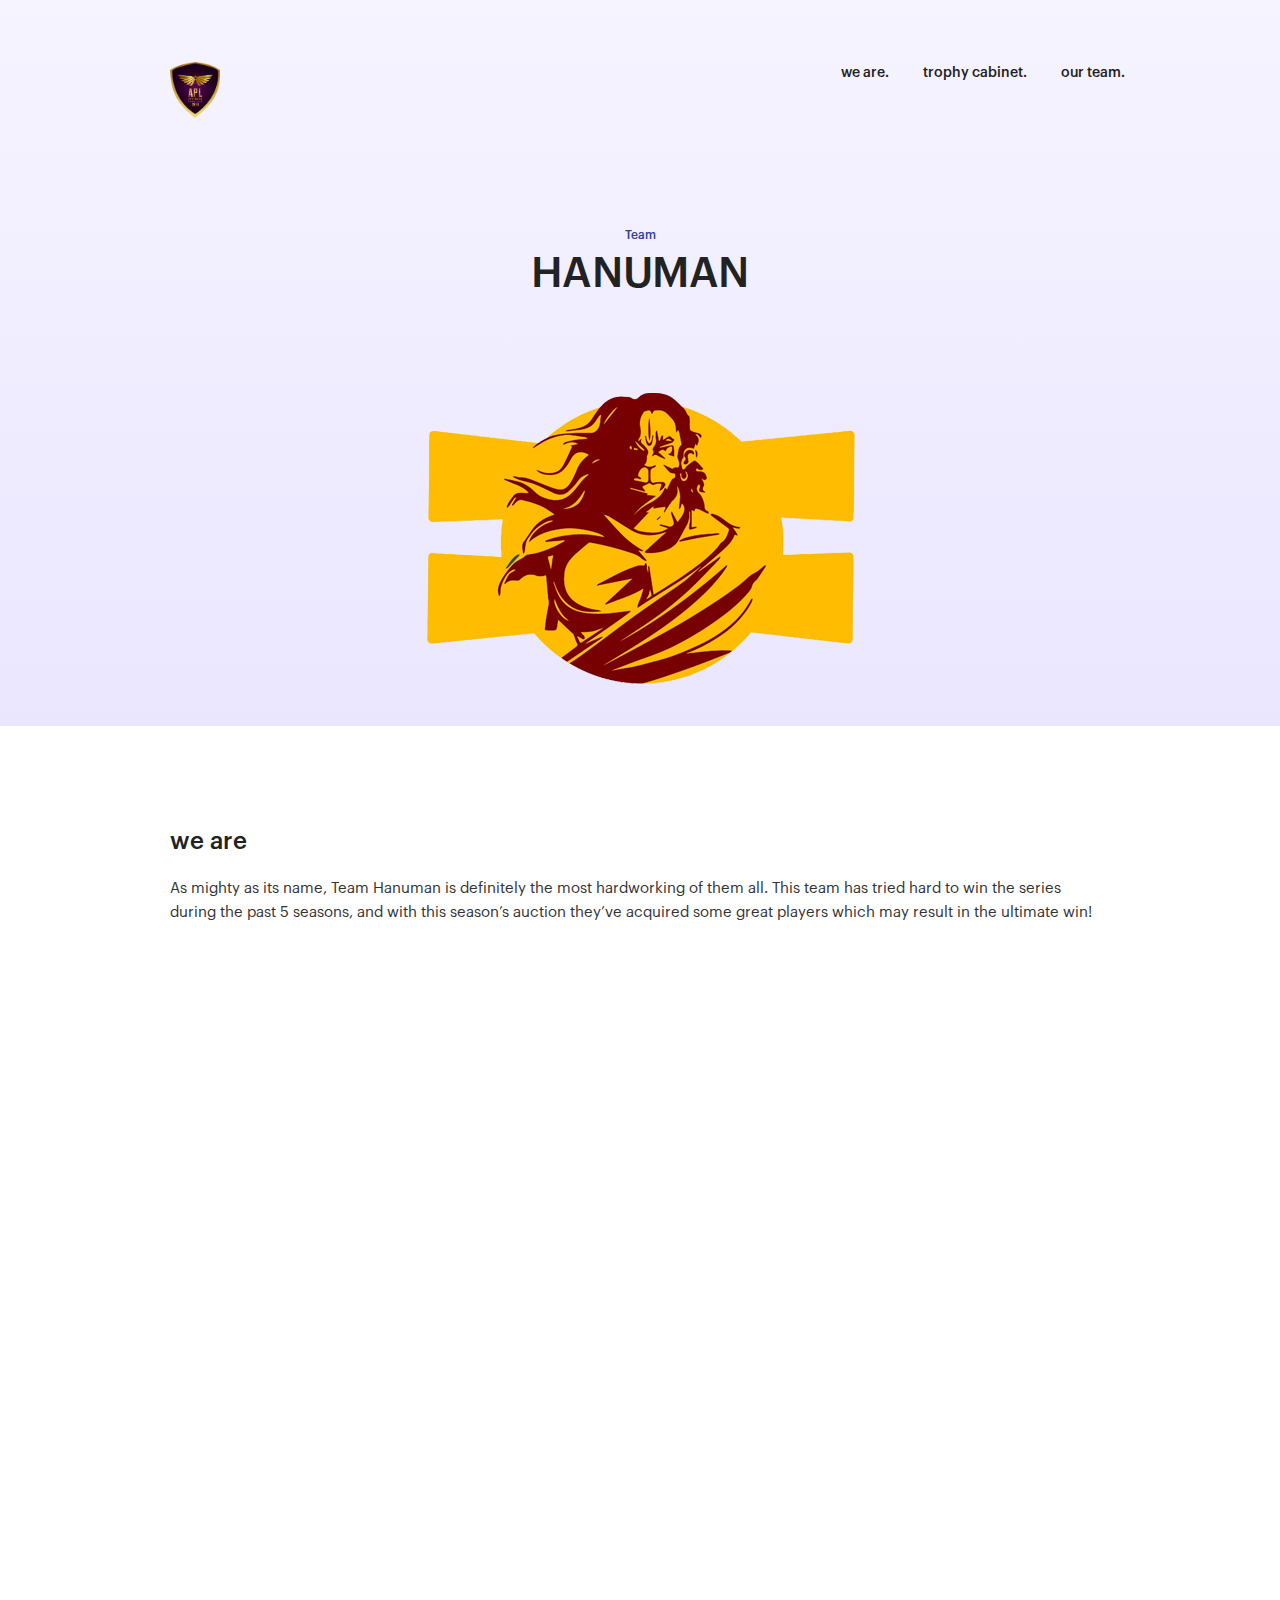
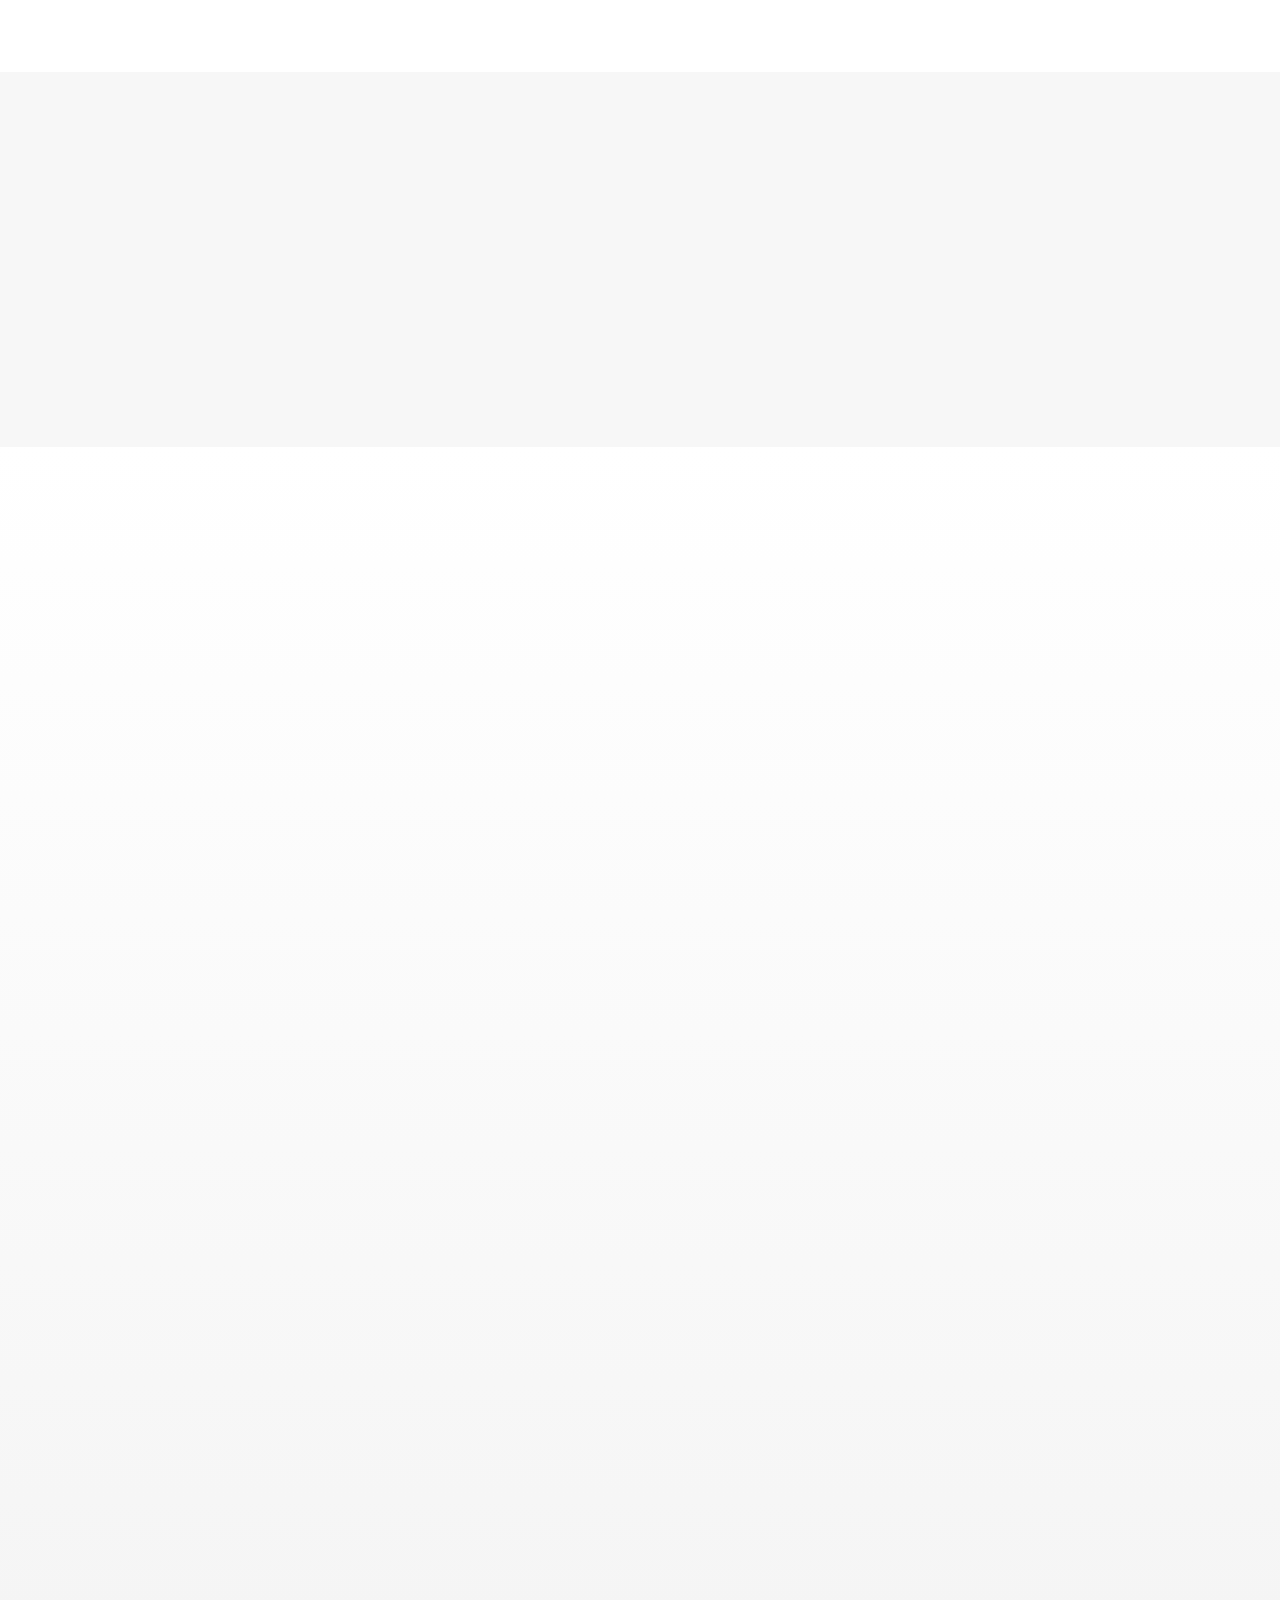
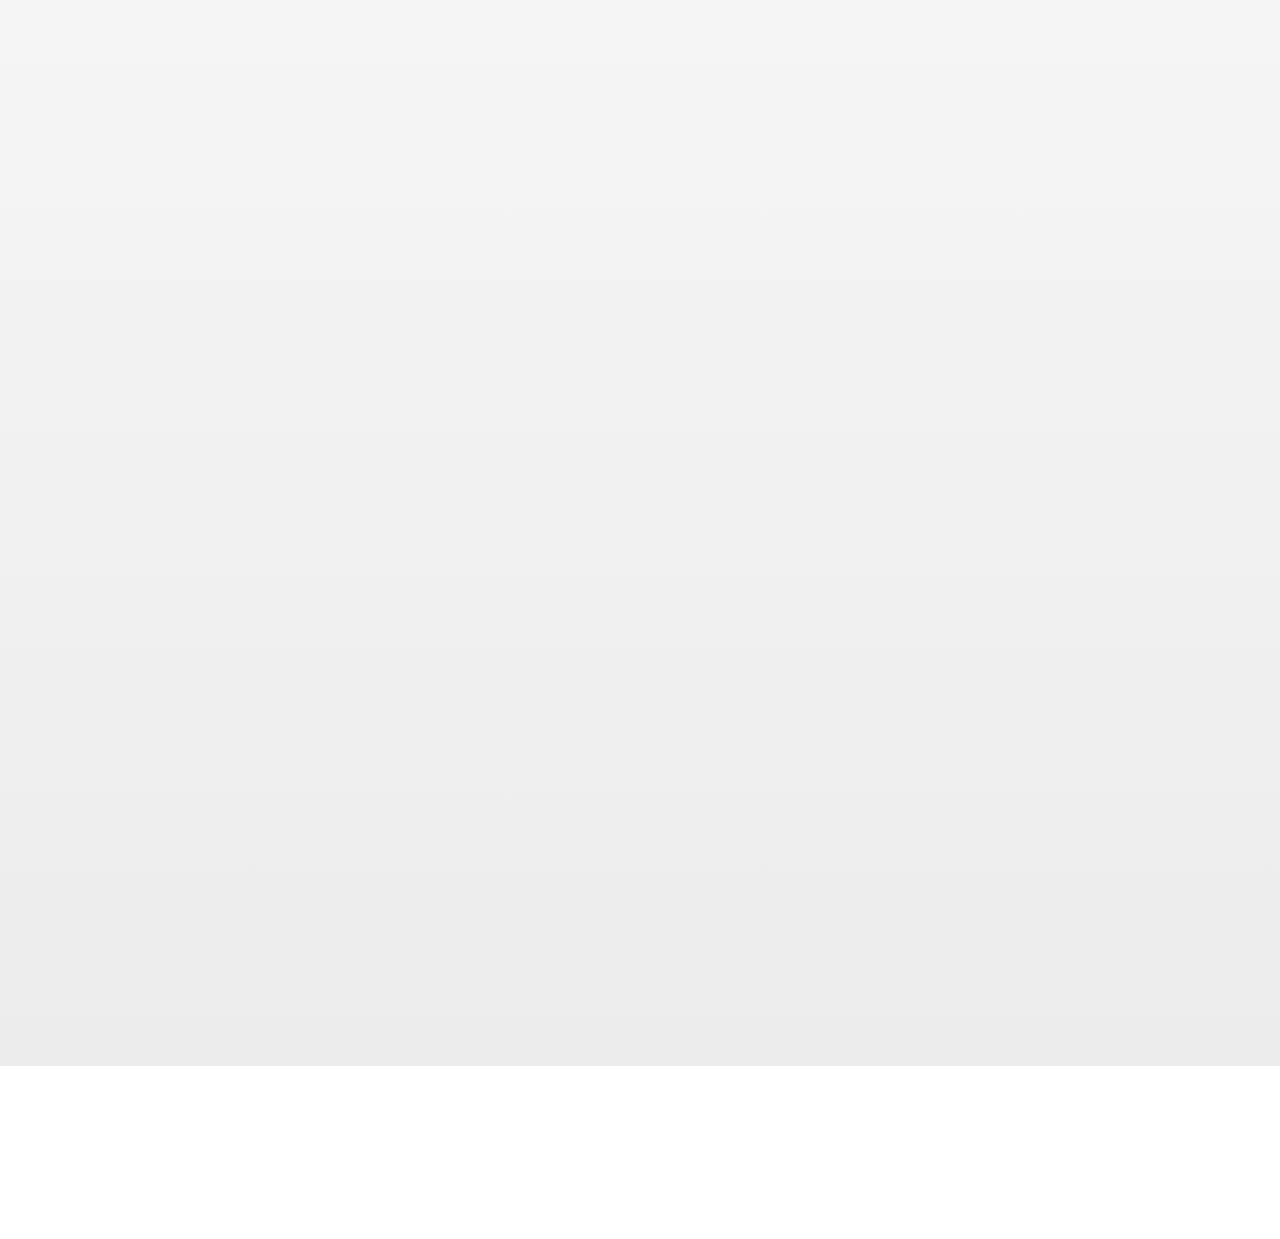
==== commit 911f2734: "html pahes" ====
--- a/hanuman.html
+++ b/hanuman.html
@@ -3,7 +3,7 @@
 
 <head>
     <meta charset="utf-8">
-    <title>Gouse Mohammed - Product Designer</title>
+    <title>Appiness Premier League</title>
     <meta name="viewport" content="width=device-width, initial-scale=1, user-scalable=no">
     <link href='css/master.css' rel='stylesheet' type='text/css'>
     <meta name="google-site-verification" content="4unSptgqWkcrmyNG5PwQPXeOkO0rsdtFJqESKeUxero" />
@@ -36,18 +36,18 @@
                         </a>
                     </li> -->
                     <li class="wow fadeIn" data-wow-delay=".2s">
-                        <a href="index.html#history-section" class="about-scroll">about.
+                        <a href="#we-are" class="about-scroll">we are.
                             <span class="menu-hover"></span>
                         </a>
                     </li>
                     <li class="wow fadeIn" data-wow-delay=".4s">
-                        <a href="index.html#teams" class="about-scroll">teams.
+                        <a href="#trophy" class="about-scroll">trophy cabinet.
                             <span class="menu-hover"></span>
                         </a>
 
                     </li>
                     <li class="wow fadeIn" data-wow-delay=".4s">
-                        <a href="index.html#play" class="about-scroll">Let's play.
+                        <a href="#team" class="about-scroll">our team.
                             <span class="menu-hover"></span>
                         </a>
                     </li>
@@ -58,7 +58,7 @@
     <section class="bg-purple inner-page-banner">
         <div class="container-medium">
             <div class="banner-holder wow slideInUp">
-                <h4 class="green-text">Team</h4>
+                <h4 class="blue-text">Team</h4>
                 <h1>HANUMAN</h1>
             </div>
             <div class="banner-img-holder wow slideInUp" data-wow-delay=".2s">
@@ -67,11 +67,11 @@
         </div>
     </section>
 
-    <section class="bg-grey common-padding">
+    <section class="bg-white common-padding" id="we-are">
         <div class="container-medium">
             <div class="sub-section-holder margin-bottom-60">
                 <div class="section-title wow slideInUp">
-                    <h4>We are</h4>
+                    <h4>we are</h4>
                 </div>
                 <div class="content-holder wow slideInUp" data-wow-delay=".2s">
                     <p>As mighty as its name, Team Hanuman is definitely the most hardworking of them all. This team has
@@ -98,7 +98,32 @@
         </div>
     </section>
 
-    <section class="bg-grey-gredient games-section">
+    <section class="bg-grey common-padding" id="trophy">
+        <div class="container-medium">
+            <div class="sub-section-holder margin-bottom-60">
+                <div class="section-title wow slideInUp">
+                    <h4>trophy cabinet.</h4>
+                </div>
+                <div class="trophy-holder">
+                    <div class="row">
+                        <div class="col-lg-3 col-md-3-col-sm-6 col-xs-6">
+                            <div class="game-box transition-fast wow fadeIn" data-wow-delay=".1s">
+                                <div class="image-holder  ">
+                                    <img style="opacity: .1;" src="images/gold-cup.png" alt="">
+                                </div>
+                                <div class="content-holder">
+                                    <h4>----</h4>
+                                    <p>yet to win</p>
+                                </div>
+                            </div>
+                        </div>
+                    </div>
+                </div>
+            </div>
+        </div>
+    </section>
+
+    <section class="bg-grey-gredient games-section" id="team">
         <div class="container-medium">
             <div class="common-padding">
                 <div class="sub-section-holder">
@@ -513,16 +538,46 @@
             </div>
         </div>
     </section>
-
-
-
-
-
-
-
-
-
-
+    <section class="footer-section bg-white" id="footer-section">
+        <div class="container-medium">
+            <footer class="clearfix wow slideInUp">
+                <!-- <div class="section-title">
+                    <h3>let’s play.</h3>
+                </div> -->
+                <!-- <div class="footer-content">
+                    <h4>contact me on.</h4>
+                    <h2>
+                        <a href="mailto: ">support@apl.com</a>
+
+                    </h2>
+                </div> -->
+                <div class="copyright-holder">
+                    <div class="clearfix">
+                        <div class="copyright pull-left">
+                            <p>©
+                                <script type="text/javascript">
+                                    document.write((new Date()).getFullYear());
+                                </script> — APL
+                            </p>
+                        </div>
+                        <!-- <div class="social-media-holder pull-right">
+                            <ul>
+                                <li>
+                                    <a target="_blank" href="https://dribbble.com/APL"><img src="images/dribble.svg" alt=""></a>
+                                </li>
+                                <li>
+                                    <a target="_blank" href="https://www.linkedin.com/in/APL/"><img src="images/linked-in.svg" alt=""></a>
+                                </li>
+                                <li>
+                                        <a target="_blank" href=""><img src="images/insta.svg" alt=""></a>
+                                    </li>
+                            </ul>
+                        </div> -->
+                    </div>
+                </div>
+            </footer>
+        </div>
+    </section>
 
     <script src="https://ajax.googleapis.com/ajax/libs/jquery/1.11.3/jquery.min.js"></script>
     <script src="plugin/bootstrap/javascripts/bootstrap.min.js"></script>
@@ -554,6 +609,13 @@
             }
         });
     </script>
+    <script>
+        $(".scroll-down, .about-scroll").click(function (e) {
+            e.preventDefault(), $("html,body").animate({
+                scrollTop: $(this.hash).offset().top - 0
+            }, 1e3)
+        })
+    </script>
 
 </body>
 
--- a/css/master.css
+++ b/css/master.css
@@ -9113,7 +9113,8 @@
 
 @media screen and (max-width: 767px) {
   .featured-box .content-holder h4 {
-    font-size: 22px;
+    font-size: 17px;
+    letter-spacing: 0px;
   }
 }
 
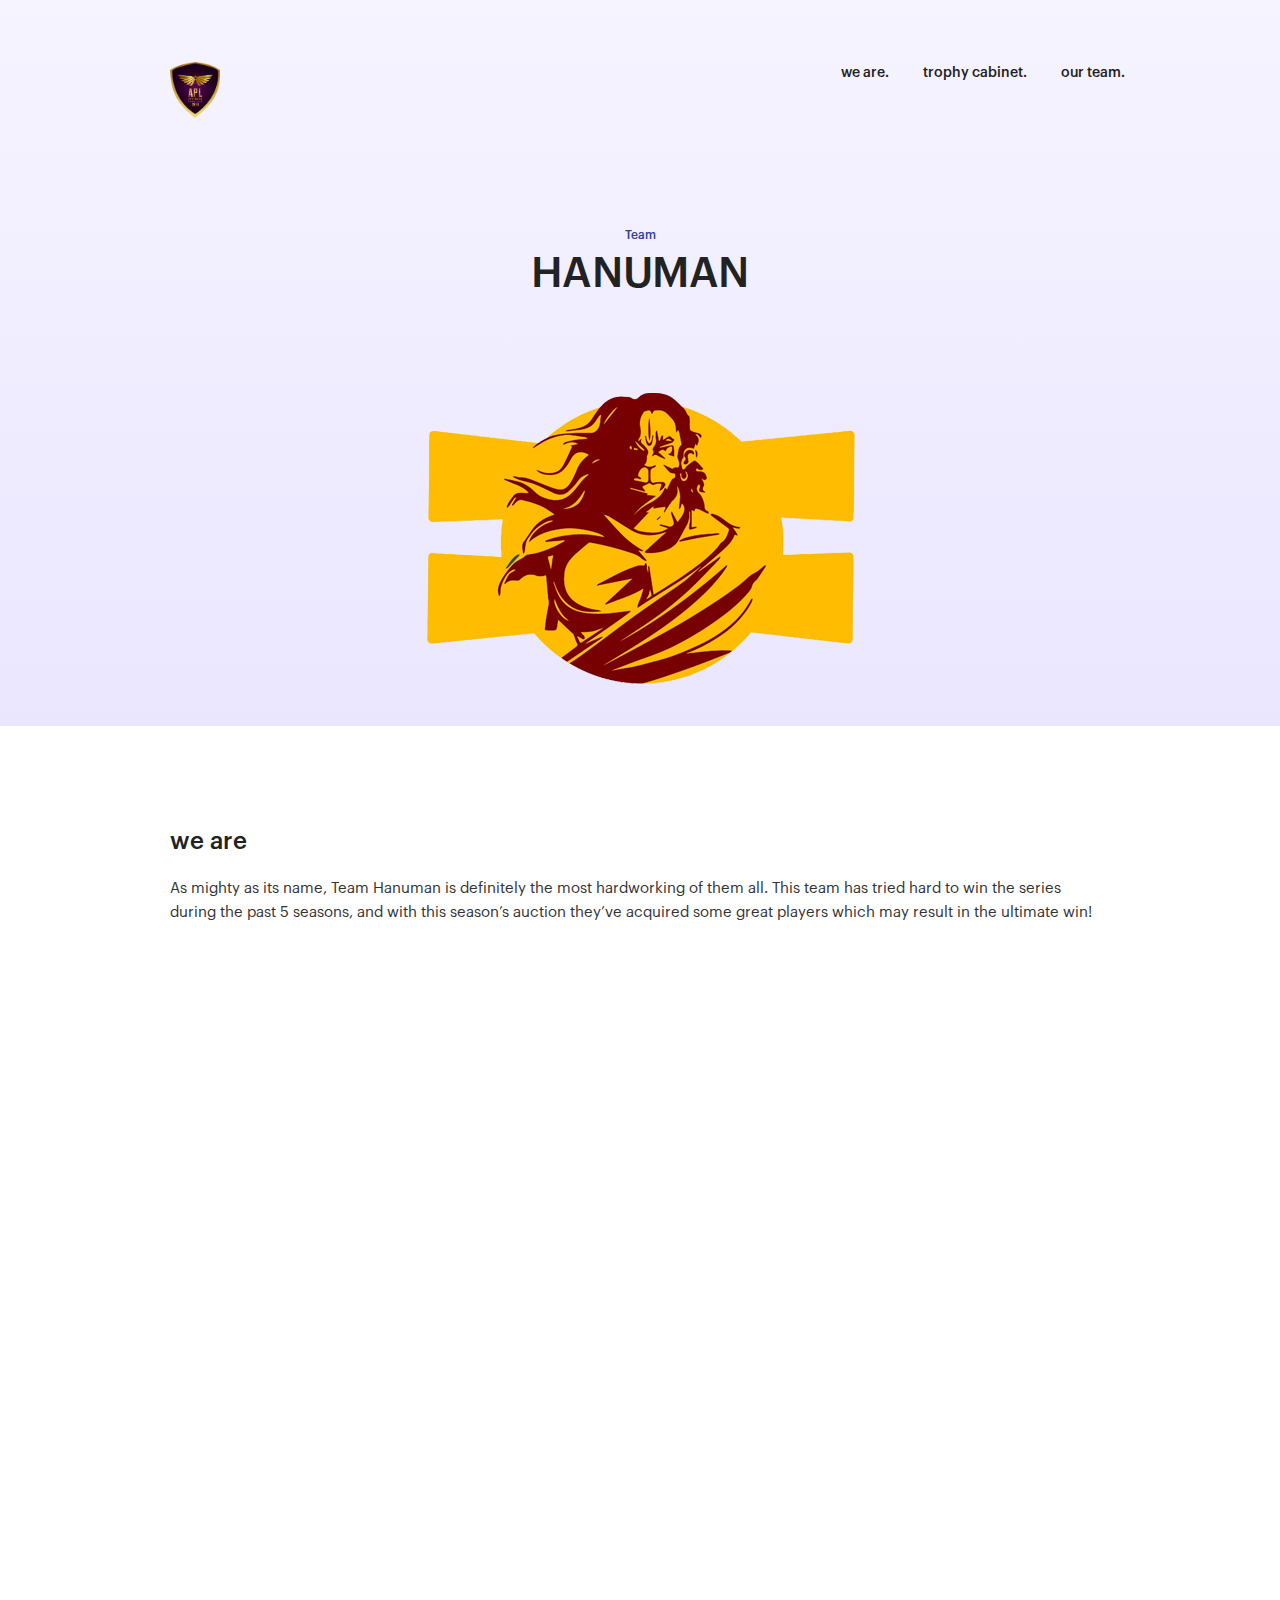
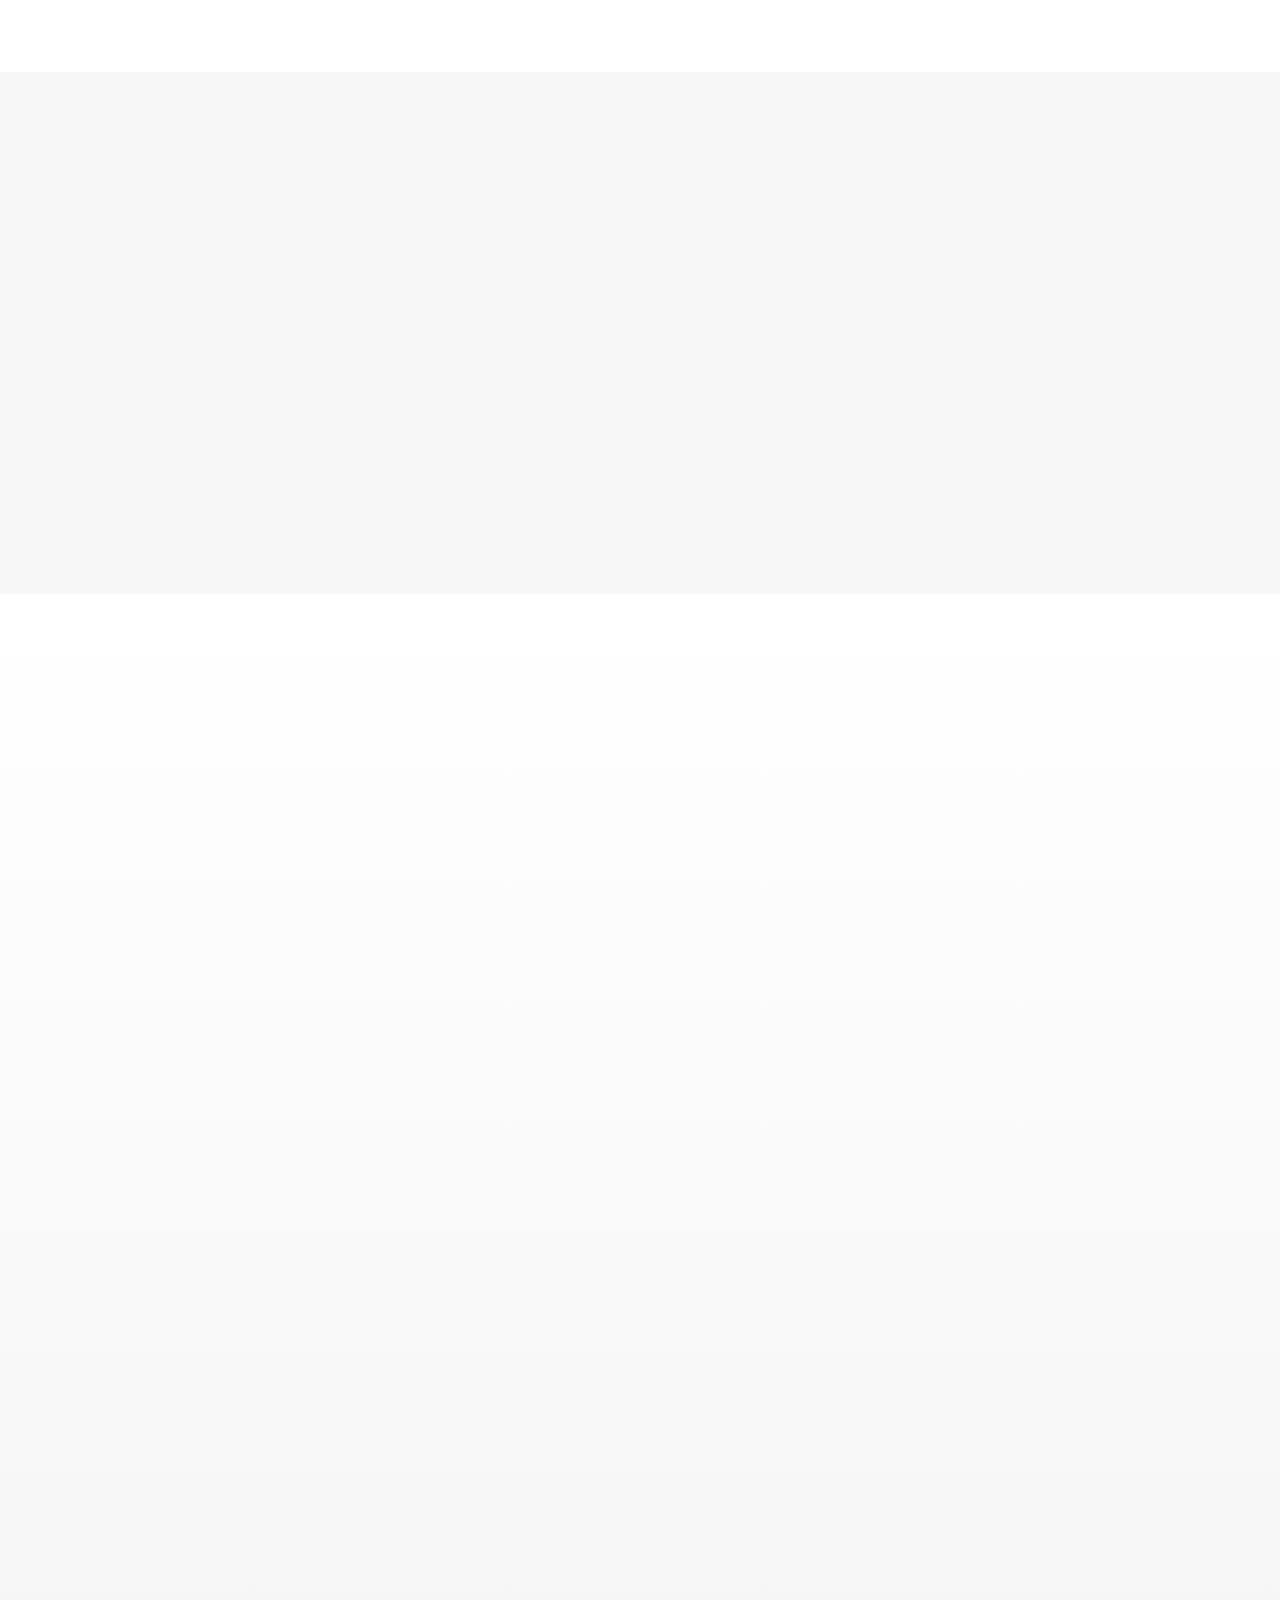
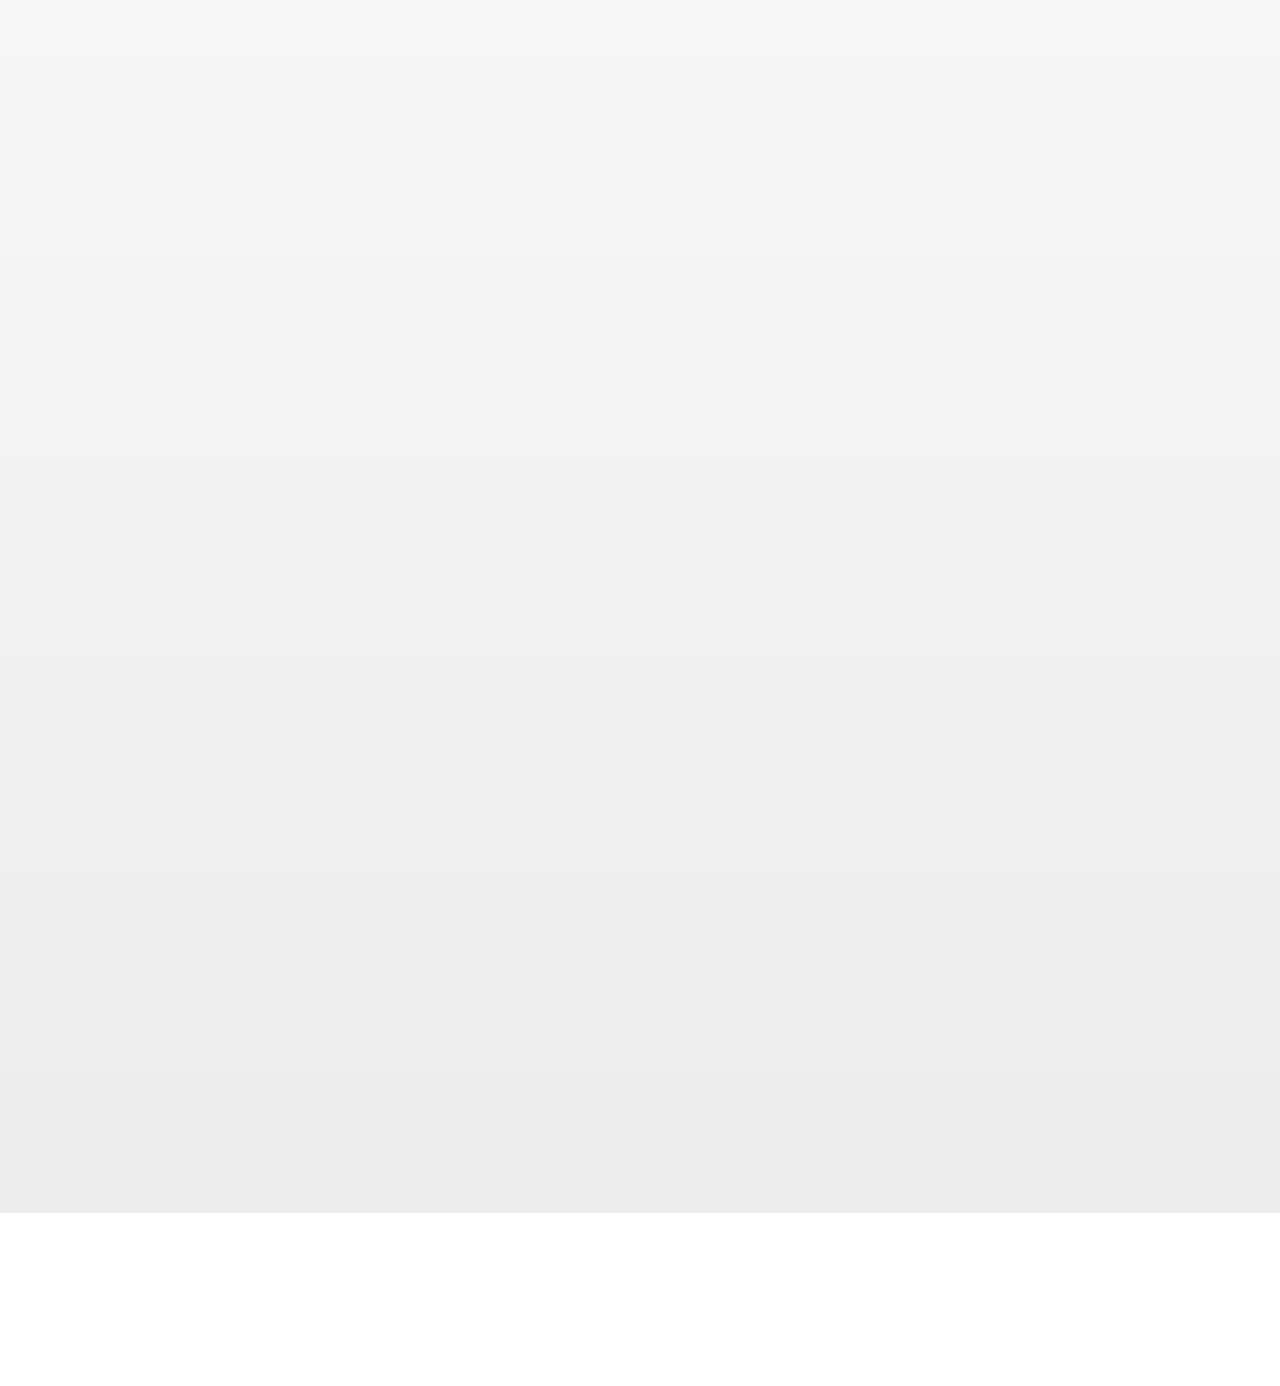
==== commit 6441afe4: "html" ====
--- a/hanuman.html
+++ b/hanuman.html
@@ -132,7 +132,7 @@
                     </div>
                     <div class="play-games-holder">
                         <div class="row">
-                            <div class="col-lg-3 col-md-3-col-sm-6 col-xs-12">
+                            <div class="col-lg-3 col-md-3 col-sm-6 col-xs-6">
                                 <div class="game-box margin-bottom-30 transition-fast wow fadeIn" data-wow-delay=".1s">
                                     <div class="image-holder  ">
                                         <img src="images/male-avatar.png" alt="">
@@ -142,7 +142,7 @@
                                     </div>
                                 </div>
                             </div>
-                            <div class="col-lg-3 col-md-3-col-sm-6 col-xs-12">
+                            <div class="col-lg-3 col-md-3 col-sm-6 col-xs-6">
                                 <div class="game-box margin-bottom-30 transition-fast wow fadeIn" data-wow-delay=".1s">
                                     <div class="image-holder  ">
                                         <img src="images/male-avatar.png" alt="">
@@ -152,7 +152,7 @@
                                     </div>
                                 </div>
                             </div>
-                            <div class="col-lg-3 col-md-3-col-sm-6 col-xs-12">
+                            <div class="col-lg-3 col-md-3 col-sm-6 col-xs-6">
                                 <div class="game-box margin-bottom-30 transition-fast wow fadeIn" data-wow-delay=".1s">
                                     <div class="image-holder  ">
                                         <img src="images/male-avatar.png" alt="">
@@ -162,7 +162,7 @@
                                     </div>
                                 </div>
                             </div>
-                            <div class="col-lg-3 col-md-3-col-sm-6 col-xs-12">
+                            <div class="col-lg-3 col-md-3 col-sm-6 col-xs-6">
                                 <div class="game-box margin-bottom-30 transition-fast wow fadeIn" data-wow-delay=".1s">
                                     <div class="image-holder  ">
                                         <img src="images/male-avatar.png" alt="">
@@ -172,7 +172,7 @@
                                     </div>
                                 </div>
                             </div>
-                            <div class="col-lg-3 col-md-3-col-sm-6 col-xs-12">
+                            <div class="col-lg-3 col-md-3 col-sm-6 col-xs-6">
                                 <div class="game-box margin-bottom-30 transition-fast wow fadeIn" data-wow-delay=".1s">
                                     <div class="image-holder  ">
                                         <img src="images/male-avatar.png" alt="">
@@ -182,7 +182,7 @@
                                     </div>
                                 </div>
                             </div>
-                            <div class="col-lg-3 col-md-3-col-sm-6 col-xs-12">
+                            <div class="col-lg-3 col-md-3 col-sm-6 col-xs-6">
                                 <div class="game-box margin-bottom-30 transition-fast wow fadeIn" data-wow-delay=".1s">
                                     <div class="image-holder  ">
                                         <img src="images/male-avatar.png" alt="">
@@ -192,7 +192,7 @@
                                     </div>
                                 </div>
                             </div>
-                            <div class="col-lg-3 col-md-3-col-sm-6 col-xs-12">
+                            <div class="col-lg-3 col-md-3 col-sm-6 col-xs-6">
                                 <div class="game-box margin-bottom-30 transition-fast wow fadeIn" data-wow-delay=".1s">
                                     <div class="image-holder  ">
                                         <img src="images/male-avatar.png" alt="">
@@ -202,7 +202,7 @@
                                     </div>
                                 </div>
                             </div>
-                            <div class="col-lg-3 col-md-3-col-sm-6 col-xs-12">
+                            <div class="col-lg-3 col-md-3 col-sm-6 col-xs-6">
                                 <div class="game-box margin-bottom-30 transition-fast wow fadeIn" data-wow-delay=".1s">
                                     <div class="image-holder  ">
                                         <img src="images/female-avatar.png" alt="">
@@ -212,7 +212,7 @@
                                     </div>
                                 </div>
                             </div>
-                            <div class="col-lg-3 col-md-3-col-sm-6 col-xs-12">
+                            <div class="col-lg-3 col-md-3 col-sm-6 col-xs-6">
                                 <div class="game-box margin-bottom-30 transition-fast wow fadeIn" data-wow-delay=".1s">
                                     <div class="image-holder  ">
                                         <img src="images/female-avatar.png" alt="">
@@ -222,7 +222,7 @@
                                     </div>
                                 </div>
                             </div>
-                            <div class="col-lg-3 col-md-3-col-sm-6 col-xs-12">
+                            <div class="col-lg-3 col-md-3 col-sm-6 col-xs-6">
                                 <div class="game-box margin-bottom-30 transition-fast wow fadeIn" data-wow-delay=".1s">
                                     <div class="image-holder  ">
                                         <img src="images/male-avatar.png" alt="">
@@ -232,7 +232,7 @@
                                     </div>
                                 </div>
                             </div>
-                            <div class="col-lg-3 col-md-3-col-sm-6 col-xs-12">
+                            <div class="col-lg-3 col-md-3 col-sm-6 col-xs-6">
                                 <div class="game-box margin-bottom-30 transition-fast wow fadeIn" data-wow-delay=".1s">
                                     <div class="image-holder  ">
                                         <img src="images/female-avatar.png" alt="">
@@ -242,7 +242,7 @@
                                     </div>
                                 </div>
                             </div>
-                            <div class="col-lg-3 col-md-3-col-sm-6 col-xs-12">
+                            <div class="col-lg-3 col-md-3 col-sm-6 col-xs-6">
                                 <div class="game-box margin-bottom-30 transition-fast wow fadeIn" data-wow-delay=".1s">
                                     <div class="image-holder  ">
                                         <img src="images/female-avatar.png" alt="">
@@ -252,7 +252,7 @@
                                     </div>
                                 </div>
                             </div>
-                            <div class="col-lg-3 col-md-3-col-sm-6 col-xs-12">
+                            <div class="col-lg-3 col-md-3 col-sm-6 col-xs-6">
                                 <div class="game-box margin-bottom-30 transition-fast wow fadeIn" data-wow-delay=".1s">
                                     <div class="image-holder  ">
                                         <img src="images/male-avatar.png" alt="">
@@ -262,7 +262,7 @@
                                     </div>
                                 </div>
                             </div>
-                            <div class="col-lg-3 col-md-3-col-sm-6 col-xs-12">
+                            <div class="col-lg-3 col-md-3 col-sm-6 col-xs-6">
                                 <div class="game-box margin-bottom-30 transition-fast wow fadeIn" data-wow-delay=".1s">
                                     <div class="image-holder  ">
                                         <img src="images/female-avatar.png" alt="">
@@ -272,7 +272,7 @@
                                     </div>
                                 </div>
                             </div>
-                            <div class="col-lg-3 col-md-3-col-sm-6 col-xs-12">
+                            <div class="col-lg-3 col-md-3 col-sm-6 col-xs-6">
                                 <div class="game-box margin-bottom-30 transition-fast wow fadeIn" data-wow-delay=".1s">
                                     <div class="image-holder  ">
                                         <img src="images/male-avatar.png" alt="">
@@ -282,7 +282,7 @@
                                     </div>
                                 </div>
                             </div>
-                            <div class="col-lg-3 col-md-3-col-sm-6 col-xs-12">
+                            <div class="col-lg-3 col-md-3 col-sm-6 col-xs-6">
                                 <div class="game-box margin-bottom-30 transition-fast wow fadeIn" data-wow-delay=".1s">
                                     <div class="image-holder  ">
                                         <img src="images/male-avatar.png" alt="">
@@ -292,7 +292,7 @@
                                     </div>
                                 </div>
                             </div>
-                            <div class="col-lg-3 col-md-3-col-sm-6 col-xs-12">
+                            <div class="col-lg-3 col-md-3 col-sm-6 col-xs-6">
                                 <div class="game-box margin-bottom-30 transition-fast wow fadeIn" data-wow-delay=".1s">
                                     <div class="image-holder  ">
                                         <img src="images/male-avatar.png" alt="">
@@ -302,7 +302,7 @@
                                     </div>
                                 </div>
                             </div>
-                            <div class="col-lg-3 col-md-3-col-sm-6 col-xs-12">
+                            <div class="col-lg-3 col-md-3 col-sm-6 col-xs-6">
                                 <div class="game-box margin-bottom-30 transition-fast wow fadeIn" data-wow-delay=".1s">
                                     <div class="image-holder  ">
                                         <img src="images/male-avatar.png" alt="">
@@ -312,7 +312,7 @@
                                     </div>
                                 </div>
                             </div>
-                            <div class="col-lg-3 col-md-3-col-sm-6 col-xs-12">
+                            <div class="col-lg-3 col-md-3 col-sm-6 col-xs-6">
                                 <div class="game-box margin-bottom-30 transition-fast wow fadeIn" data-wow-delay=".1s">
                                     <div class="image-holder  ">
                                         <img src="images/male-avatar.png" alt="">
@@ -322,7 +322,7 @@
                                     </div>
                                 </div>
                             </div>
-                            <div class="col-lg-3 col-md-3-col-sm-6 col-xs-12">
+                            <div class="col-lg-3 col-md-3 col-sm-6 col-xs-6">
                                 <div class="game-box margin-bottom-30 transition-fast wow fadeIn" data-wow-delay=".1s">
                                     <div class="image-holder  ">
                                         <img src="images/female-avatar.png" alt="">
@@ -332,7 +332,7 @@
                                     </div>
                                 </div>
                             </div>
-                            <div class="col-lg-3 col-md-3-col-sm-6 col-xs-12">
+                            <div class="col-lg-3 col-md-3 col-sm-6 col-xs-6">
                                 <div class="game-box margin-bottom-30 transition-fast wow fadeIn" data-wow-delay=".1s">
                                     <div class="image-holder  ">
                                         <img src="images/male-avatar.png" alt="">
@@ -342,7 +342,7 @@
                                     </div>
                                 </div>
                             </div>
-                            <div class="col-lg-3 col-md-3-col-sm-6 col-xs-12">
+                            <div class="col-lg-3 col-md-3 col-sm-6 col-xs-6">
                                 <div class="game-box margin-bottom-30 transition-fast wow fadeIn" data-wow-delay=".1s">
                                     <div class="image-holder  ">
                                         <img src="images/female-avatar.png" alt="">
@@ -352,7 +352,7 @@
                                     </div>
                                 </div>
                             </div>
-                            <div class="col-lg-3 col-md-3-col-sm-6 col-xs-12">
+                            <div class="col-lg-3 col-md-3 col-sm-6 col-xs-6">
                                 <div class="game-box margin-bottom-30 transition-fast wow fadeIn" data-wow-delay=".1s">
                                     <div class="image-holder  ">
                                         <img src="images/male-avatar.png" alt="">
@@ -362,7 +362,7 @@
                                     </div>
                                 </div>
                             </div>
-                            <div class="col-lg-3 col-md-3-col-sm-6 col-xs-12">
+                            <div class="col-lg-3 col-md-3 col-sm-6 col-xs-6">
                                 <div class="game-box margin-bottom-30 transition-fast wow fadeIn" data-wow-delay=".1s">
                                     <div class="image-holder  ">
                                         <img src="images/male-avatar.png" alt="">
@@ -372,17 +372,17 @@
                                     </div>
                                 </div>
                             </div>
-                            <div class="col-lg-3 col-md-3-col-sm-6 col-xs-12">
-                                <div class="game-box margin-bottom-30 transition-fast wow fadeIn" data-wow-delay=".1s">
-                                    <div class="image-holder  ">
-                                        <img src="images/female-avatar.png" alt="">
-                                    </div>
-                                    <div class="content-holder">
-                                        <h4>Sravani Kammara</h4>
-                                    </div>
-                                </div>
-                            </div>
-                            <div class="col-lg-3 col-md-3-col-sm-6 col-xs-12">
+                            <div class="col-lg-3 col-md-3 col-sm-6 col-xs-6">
+                                <div class="game-box margin-bottom-30 transition-fast wow fadeIn" data-wow-delay=".1s">
+                                    <div class="image-holder  ">
+                                        <img src="images/female-avatar.png" alt="">
+                                    </div>
+                                    <div class="content-holder">
+                                        <h4>Sravani</h4>
+                                    </div>
+                                </div>
+                            </div>
+                            <div class="col-lg-3 col-md-3 col-sm-6 col-xs-6">
                                 <div class="game-box margin-bottom-30 transition-fast wow fadeIn" data-wow-delay=".1s">
                                     <div class="image-holder  ">
                                         <img src="images/male-avatar.png" alt="">
@@ -392,7 +392,7 @@
                                     </div>
                                 </div>
                             </div>
-                            <div class="col-lg-3 col-md-3-col-sm-6 col-xs-12">
+                            <div class="col-lg-3 col-md-3 col-sm-6 col-xs-6">
                                 <div class="game-box margin-bottom-30 transition-fast wow fadeIn" data-wow-delay=".1s">
                                     <div class="image-holder  ">
                                         <img src="images/male-avatar.png" alt="">
@@ -402,7 +402,7 @@
                                     </div>
                                 </div>
                             </div>
-                            <div class="col-lg-3 col-md-3-col-sm-6 col-xs-12">
+                            <div class="col-lg-3 col-md-3 col-sm-6 col-xs-6">
                                 <div class="game-box margin-bottom-30 transition-fast wow fadeIn" data-wow-delay=".1s">
                                     <div class="image-holder  ">
                                         <img src="images/male-avatar.png" alt="">
@@ -412,17 +412,17 @@
                                     </div>
                                 </div>
                             </div>
-                            <div class="col-lg-3 col-md-3-col-sm-6 col-xs-12">
-                                <div class="game-box margin-bottom-30 transition-fast wow fadeIn" data-wow-delay=".1s">
-                                    <div class="image-holder  ">
-                                        <img src="images/male-avatar.png" alt="">
-                                    </div>
-                                    <div class="content-holder">
-                                        <h4>Akash Vignesh M R</h4>
-                                    </div>
-                                </div>
-                            </div>
-                            <div class="col-lg-3 col-md-3-col-sm-6 col-xs-12">
+                            <div class="col-lg-3 col-md-3 col-sm-6 col-xs-6">
+                                <div class="game-box margin-bottom-30 transition-fast wow fadeIn" data-wow-delay=".1s">
+                                    <div class="image-holder  ">
+                                        <img src="images/male-avatar.png" alt="">
+                                    </div>
+                                    <div class="content-holder">
+                                        <h4>Akash Vignesh</h4>
+                                    </div>
+                                </div>
+                            </div>
+                            <div class="col-lg-3 col-md-3 col-sm-6 col-xs-6">
                                 <div class="game-box margin-bottom-30 transition-fast wow fadeIn" data-wow-delay=".1s">
                                     <div class="image-holder  ">
                                         <img src="images/female-avatar.png" alt="">
@@ -432,7 +432,7 @@
                                     </div>
                                 </div>
                             </div>
-                            <div class="col-lg-3 col-md-3-col-sm-6 col-xs-12">
+                            <div class="col-lg-3 col-md-3 col-sm-6 col-xs-6">
                                 <div class="game-box margin-bottom-30 transition-fast wow fadeIn" data-wow-delay=".1s">
                                     <div class="image-holder  ">
                                         <img src="images/male-avatar.png" alt="">
@@ -442,7 +442,7 @@
                                     </div>
                                 </div>
                             </div>
-                            <div class="col-lg-3 col-md-3-col-sm-6 col-xs-12">
+                            <div class="col-lg-3 col-md-3 col-sm-6 col-xs-6">
                                 <div class="game-box margin-bottom-30 transition-fast wow fadeIn" data-wow-delay=".1s">
                                     <div class="image-holder  ">
                                         <img src="images/male-avatar.png" alt="">
@@ -452,7 +452,7 @@
                                     </div>
                                 </div>
                             </div>
-                            <div class="col-lg-3 col-md-3-col-sm-6 col-xs-12">
+                            <div class="col-lg-3 col-md-3 col-sm-6 col-xs-6">
                                 <div class="game-box margin-bottom-30 transition-fast wow fadeIn" data-wow-delay=".1s">
                                     <div class="image-holder  ">
                                         <img src="images/male-avatar.png" alt="">
@@ -462,7 +462,7 @@
                                     </div>
                                 </div>
                             </div>
-                            <div class="col-lg-3 col-md-3-col-sm-6 col-xs-12">
+                            <div class="col-lg-3 col-md-3 col-sm-6 col-xs-6">
                                 <div class="game-box margin-bottom-30 transition-fast wow fadeIn" data-wow-delay=".1s">
                                     <div class="image-holder  ">
                                         <img src="images/male-avatar.png" alt="">
@@ -472,7 +472,7 @@
                                     </div>
                                 </div>
                             </div>
-                            <div class="col-lg-3 col-md-3-col-sm-6 col-xs-12">
+                            <div class="col-lg-3 col-md-3 col-sm-6 col-xs-6">
                                 <div class="game-box margin-bottom-30 transition-fast wow fadeIn" data-wow-delay=".1s">
                                     <div class="image-holder  ">
                                         <img src="images/female-avatar.png" alt="">
@@ -482,7 +482,7 @@
                                     </div>
                                 </div>
                             </div>
-                            <div class="col-lg-3 col-md-3-col-sm-6 col-xs-12">
+                            <div class="col-lg-3 col-md-3 col-sm-6 col-xs-6">
                                 <div class="game-box margin-bottom-30 transition-fast wow fadeIn" data-wow-delay=".1s">
                                     <div class="image-holder  ">
                                         <img src="images/female-avatar.png" alt="">
@@ -492,7 +492,7 @@
                                     </div>
                                 </div>
                             </div>
-                            <div class="col-lg-3 col-md-3-col-sm-6 col-xs-12">
+                            <div class="col-lg-3 col-md-3 col-sm-6 col-xs-6">
                                 <div class="game-box margin-bottom-30 transition-fast wow fadeIn" data-wow-delay=".1s">
                                     <div class="image-holder  ">
                                         <img src="images/male-avatar.png" alt="">
@@ -502,7 +502,7 @@
                                     </div>
                                 </div>
                             </div>
-                            <div class="col-lg-3 col-md-3-col-sm-6 col-xs-12">
+                            <div class="col-lg-3 col-md-3 col-sm-6 col-xs-6">
                                 <div class="game-box margin-bottom-30 transition-fast wow fadeIn" data-wow-delay=".1s">
                                     <div class="image-holder  ">
                                         <img src="images/male-avatar.png" alt="">
@@ -512,7 +512,7 @@
                                     </div>
                                 </div>
                             </div>
-                            <div class="col-lg-3 col-md-3-col-sm-6 col-xs-12">
+                            <div class="col-lg-3 col-md-3 col-sm-6 col-xs-6">
                                 <div class="game-box margin-bottom-30 transition-fast wow fadeIn" data-wow-delay=".1s">
                                     <div class="image-holder  ">
                                         <img src="images/male-avatar.png" alt="">
@@ -522,7 +522,7 @@
                                     </div>
                                 </div>
                             </div>
-                            <div class="col-lg-3 col-md-3-col-sm-6 col-xs-12">
+                            <div class="col-lg-3 col-md-3 col-sm-6 col-xs-6">
                                 <div class="game-box margin-bottom-30 transition-fast wow fadeIn" data-wow-delay=".1s">
                                     <div class="image-holder  ">
                                         <img src="images/female-avatar.png" alt="">
--- a/css/master.css
+++ b/css/master.css
@@ -9890,8 +9890,73 @@
 .about-section .content-holder{
   margin-bottom: 25px;
 }
+
 .about-section .content-holder strong{
   display: block;
 }
+.modal-header{
+  height: auto !important
+}
+.modal-header .close{
+  margin-top: -5px;
+}
+.modal-header h4{
+  font-size: 18px;
+  font-family: Graphik;
+  font-weight: 400;
+  letter-spacing: -0.4px;
+  color: #240022;
+  text-transform: uppercase;
+  line-height: 16px;
+}
+.modal-header{
+  padding: 20px 35px;
+}
+.modal-body{
+  padding: 35px;
+}
+.modal-body .content-holder strong{
+  display: block;
+}
+.modal-body .content-holder{
+  margin-bottom: 25px;
+}
+
+.modal-body .content-holder:last-child{
+  margin-bottom: 0;
+}
+
+.trophy-holder .game-box{
+  position: relative;
+  background-color: #fff;
+  border-radius: 10px;
+  padding: 25px 15px;
+  text-align: center;
+  bottom: 0;
+  border: 1px solid #e8e8e8;
+}
+.trophy-holder .game-box .image-holder {
+  margin-bottom: 15px;
+}
+.trophy-holder .game-box .image-holder img {
+  max-width: 100px;
+  margin: 0 auto;
+}
+.trophy-holder .game-box .content-holder h4 {
+  font-size: 18px;
+  font-family: Graphik;
+  font-weight: 400;
+  letter-spacing: -0.4px;
+  color: #240022;
+  text-transform: uppercase;
+}
+.trophy-holder .game-box .content-holder p {
+  font-family: Graphik;
+    font-size: 15px;
+    font-weight: 300;
+    line-height: 1.63;
+    letter-spacing: normal;
+    color: #333;
+}
 
 /*# sourceMappingURL=master.css.map */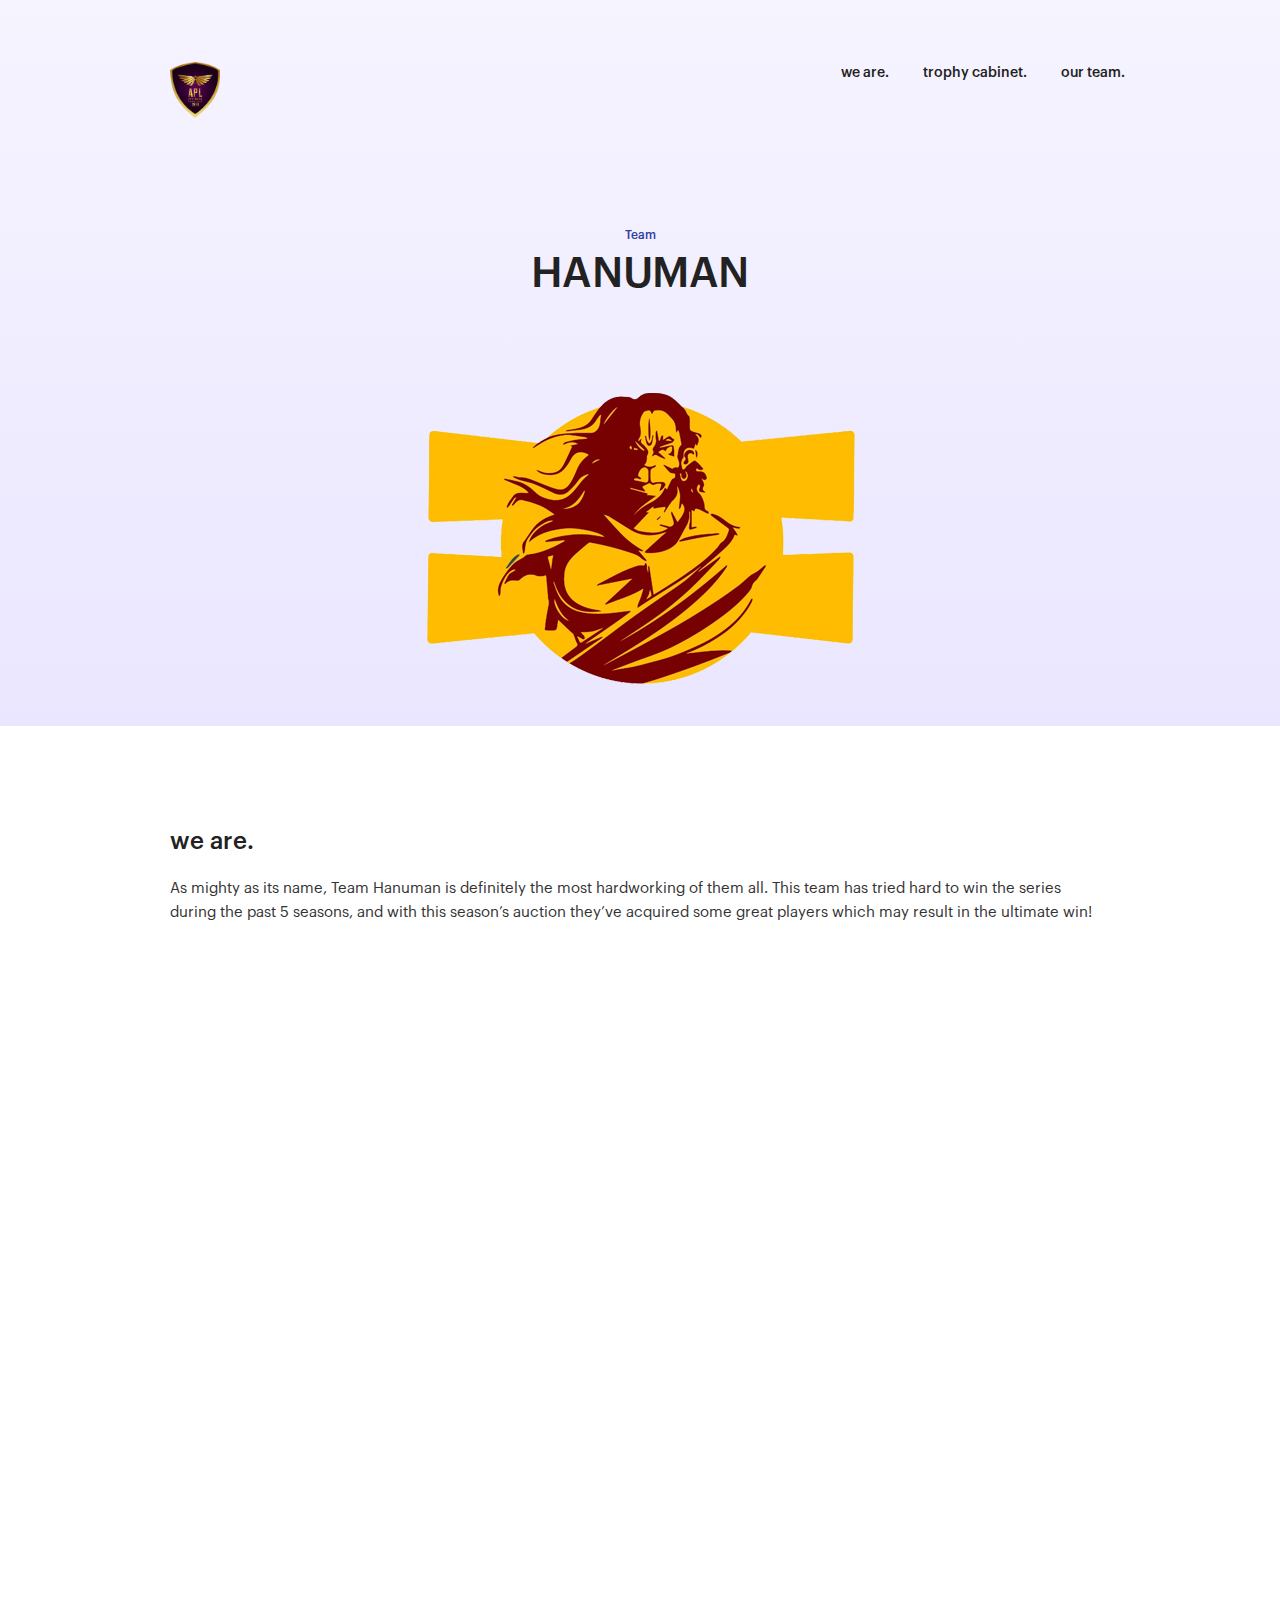
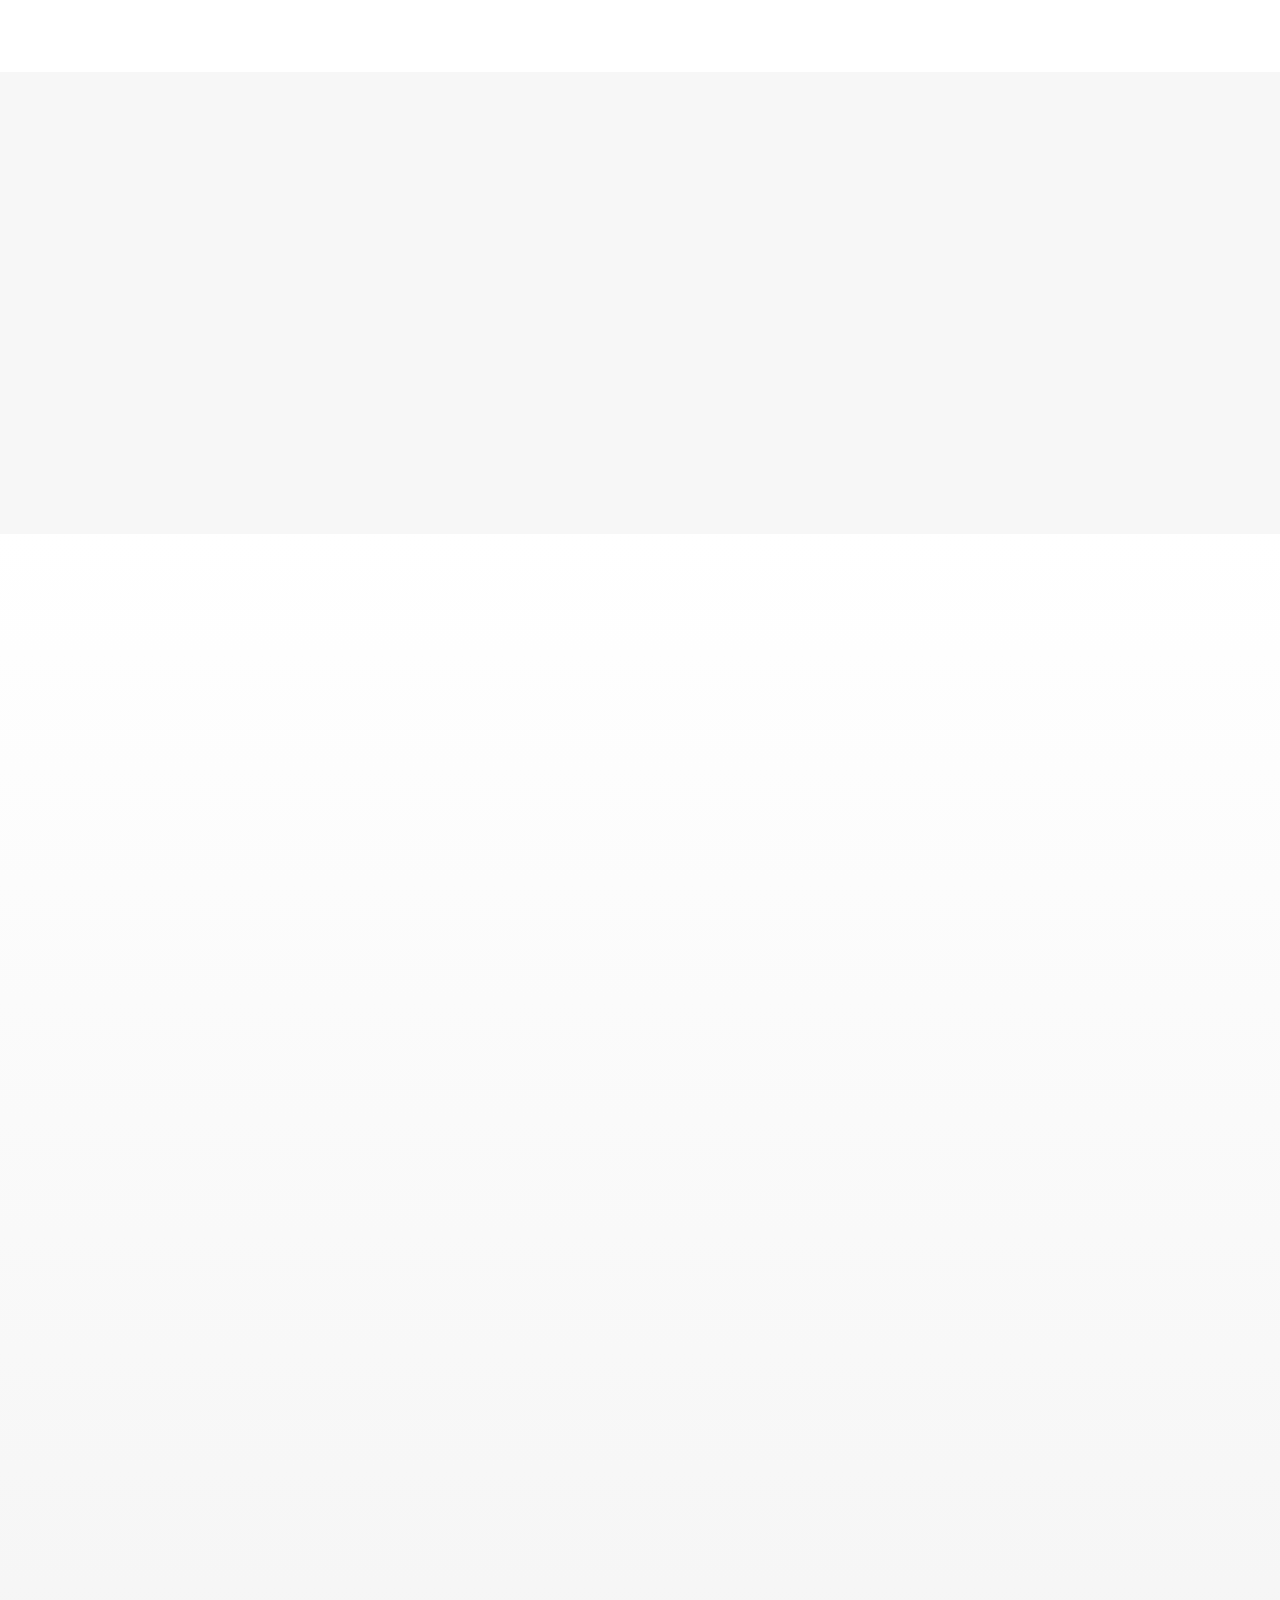
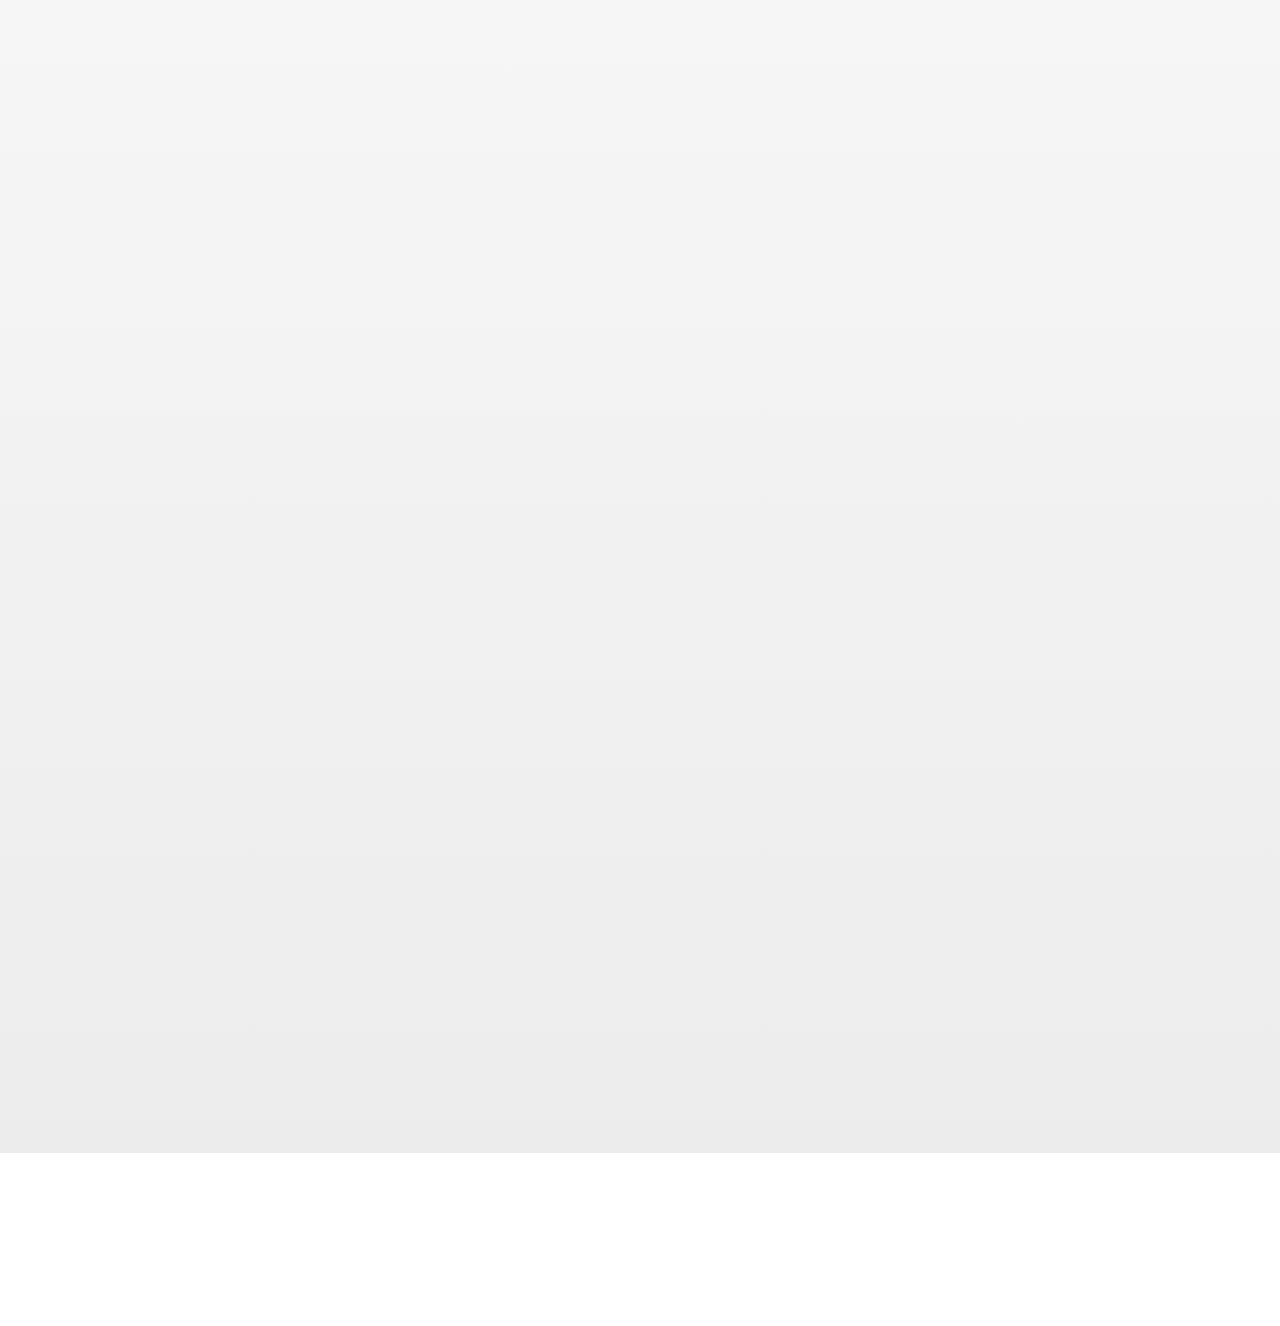
==== commit 4a872712: "html" ====
--- a/hanuman.html
+++ b/hanuman.html
@@ -71,7 +71,7 @@
         <div class="container-medium">
             <div class="sub-section-holder margin-bottom-60">
                 <div class="section-title wow slideInUp">
-                    <h4>we are</h4>
+                    <h4>we are.</h4>
                 </div>
                 <div class="content-holder wow slideInUp" data-wow-delay=".2s">
                     <p>As mighty as its name, Team Hanuman is definitely the most hardworking of them all. This team has
@@ -100,7 +100,7 @@
 
     <section class="bg-grey common-padding" id="trophy">
         <div class="container-medium">
-            <div class="sub-section-holder margin-bottom-60">
+            <div class="sub-section-holder">
                 <div class="section-title wow slideInUp">
                     <h4>trophy cabinet.</h4>
                 </div>
--- a/css/master.css
+++ b/css/master.css
@@ -9650,7 +9650,7 @@
 
 @media screen and (max-width: 767px) {
   .slider-holder .owl-carousel .owl-prev {
-    left: 10px;
+    left: -25px;
   }
 }
 
@@ -9661,7 +9661,7 @@
 
 @media screen and (max-width: 767px) {
   .slider-holder .owl-carousel .owl-next {
-    right: 10px;
+    right: -25px;
   }
 }
 
@@ -9884,6 +9884,11 @@
   color: #240022;
   text-transform: uppercase;
 }
+@media screen and (max-width: 767px) {
+  .play-games-holder .game-box .content-holder h4 {
+    font-size: 14px;
+  }
+}
 .about-section{
   padding-right: 35px;
 }
@@ -9935,6 +9940,11 @@
   bottom: 0;
   border: 1px solid #e8e8e8;
 }
+@media screen and (max-width: 767px) {
+  .trophy-holder .game-box{
+    margin-bottom: 10px;
+  }
+}
 .trophy-holder .game-box .image-holder {
   margin-bottom: 15px;
 }
@@ -9958,5 +9968,32 @@
     letter-spacing: normal;
     color: #333;
 }
+@media screen and (max-width: 767px) {
+  .play-games-holder .row{
+    margin-left: -5px;
+    margin-right: -5px;
+  }
+  .play-games-holder .col-sm-6, .play-games-holder .col-xs-6{
+    padding-left: 5px;
+    padding-right: 5px;
+  }
+  .play-games-holder .margin-bottom-30{
+    margin-bottom: 10px !important;
+  }
+  .trophy-holder .row{
+    margin-left: -5px;
+    margin-right: -5px;
+  }
+  .trophy-holder .col-sm-6, .trophy-holder .col-xs-6{
+    padding-left: 5px;
+    padding-right: 5px;
+  }
+  .trophy-holder .margin-bottom-30{
+    margin-bottom: 10px !important;
+  }
+  .slider-holder{
+    margin: 0 15px;
+  }
+}
 
 /*# sourceMappingURL=master.css.map */